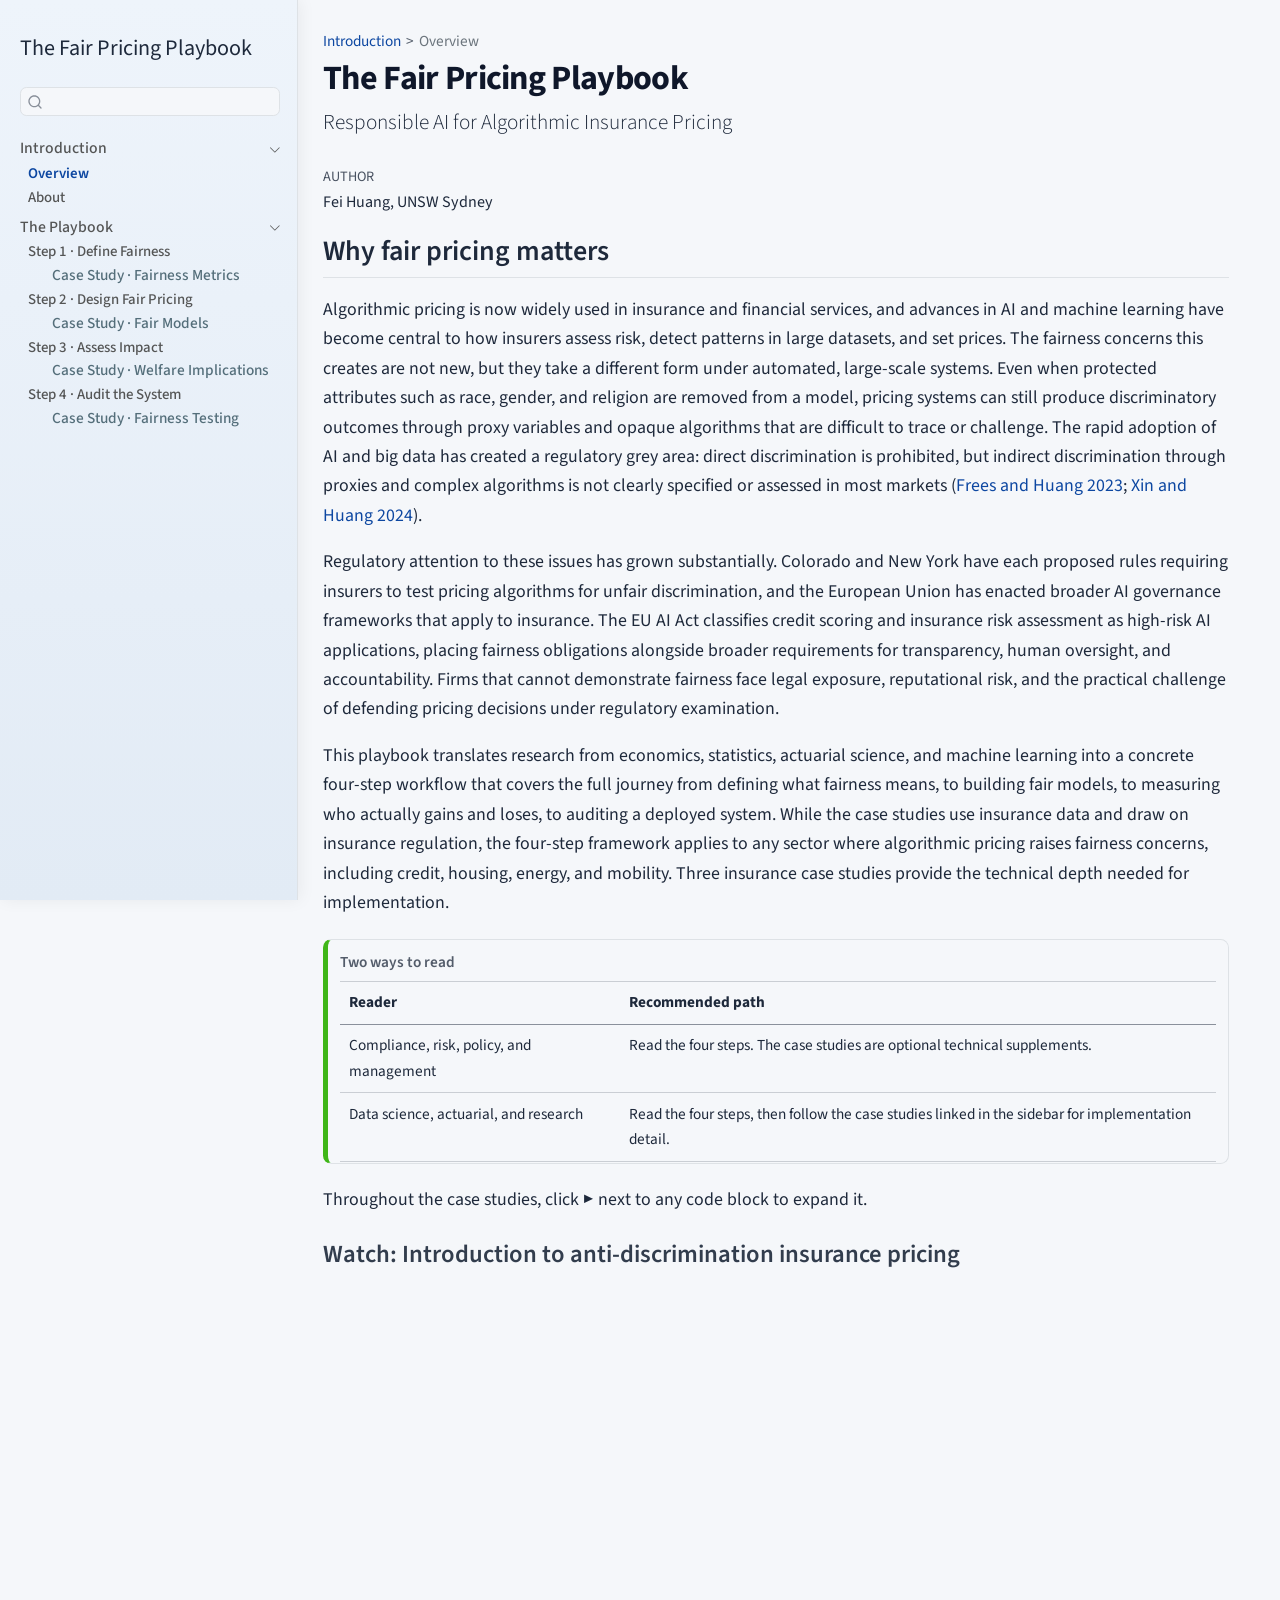
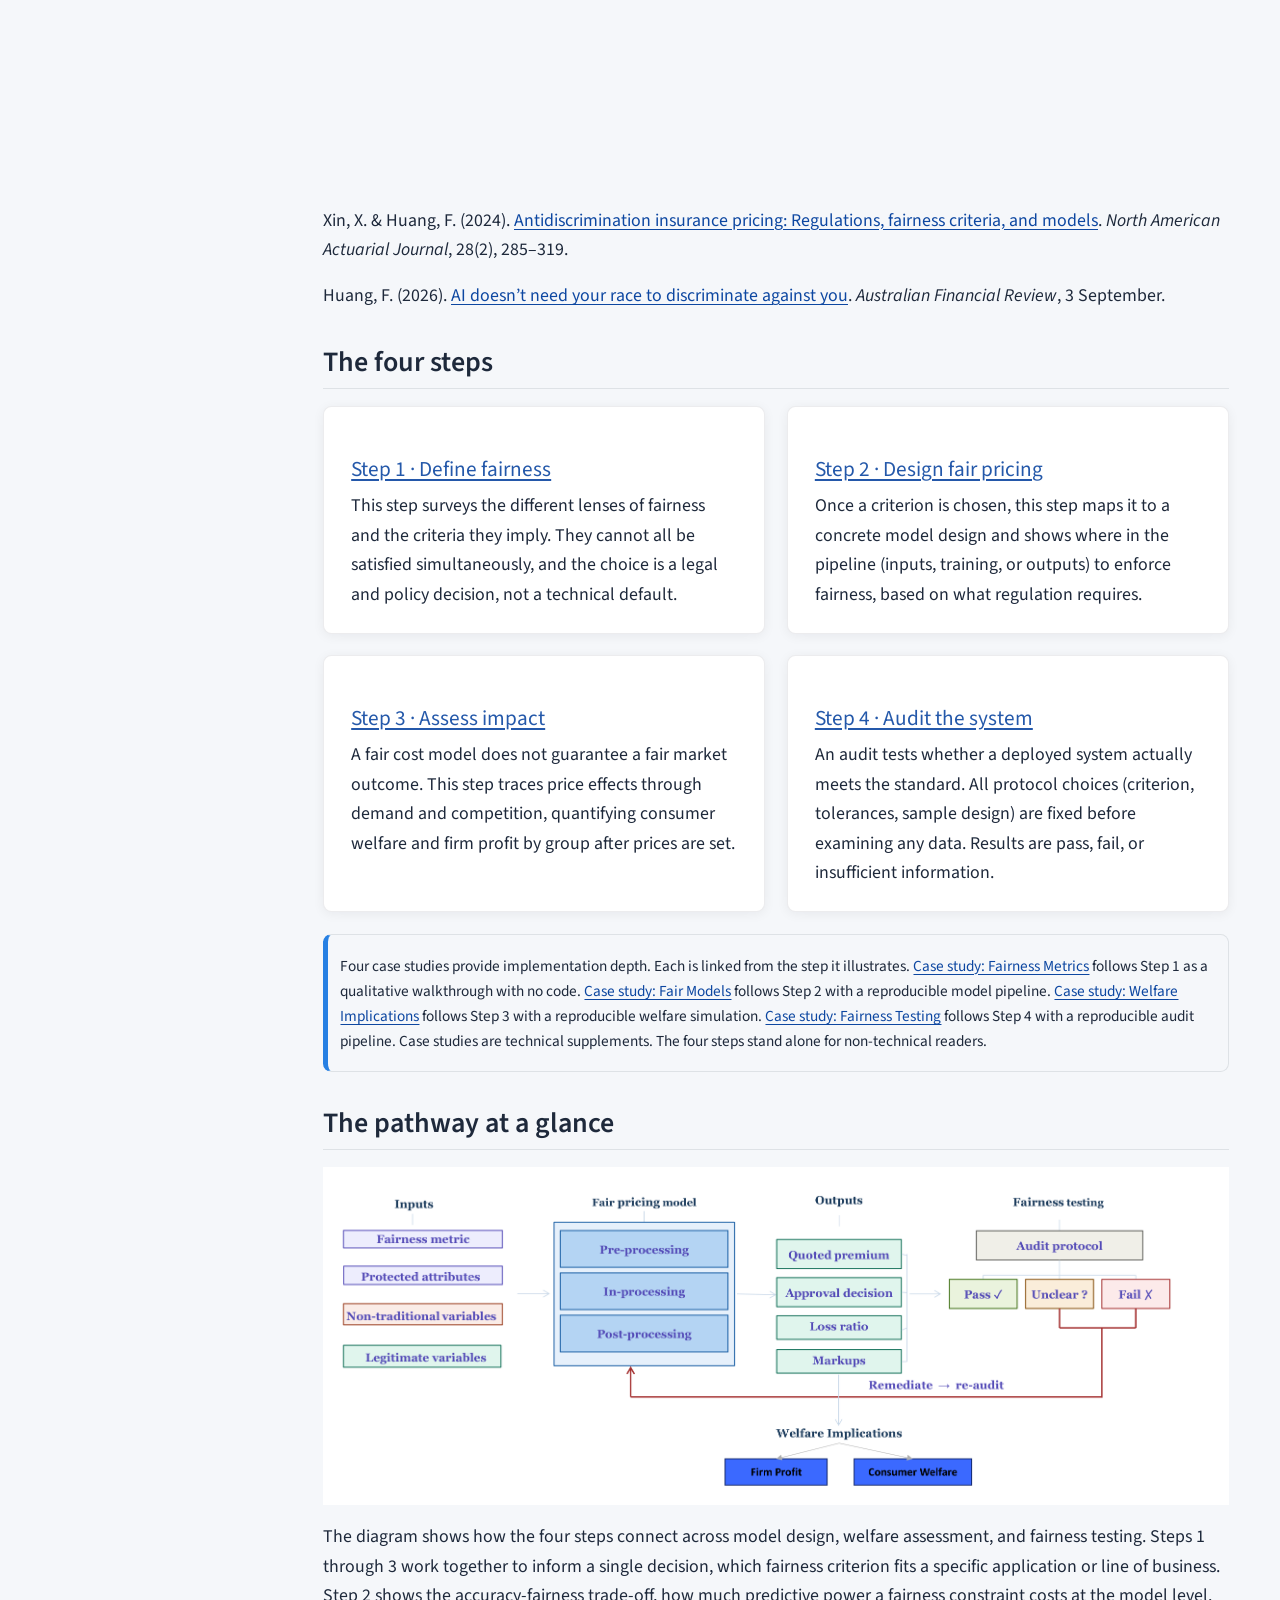
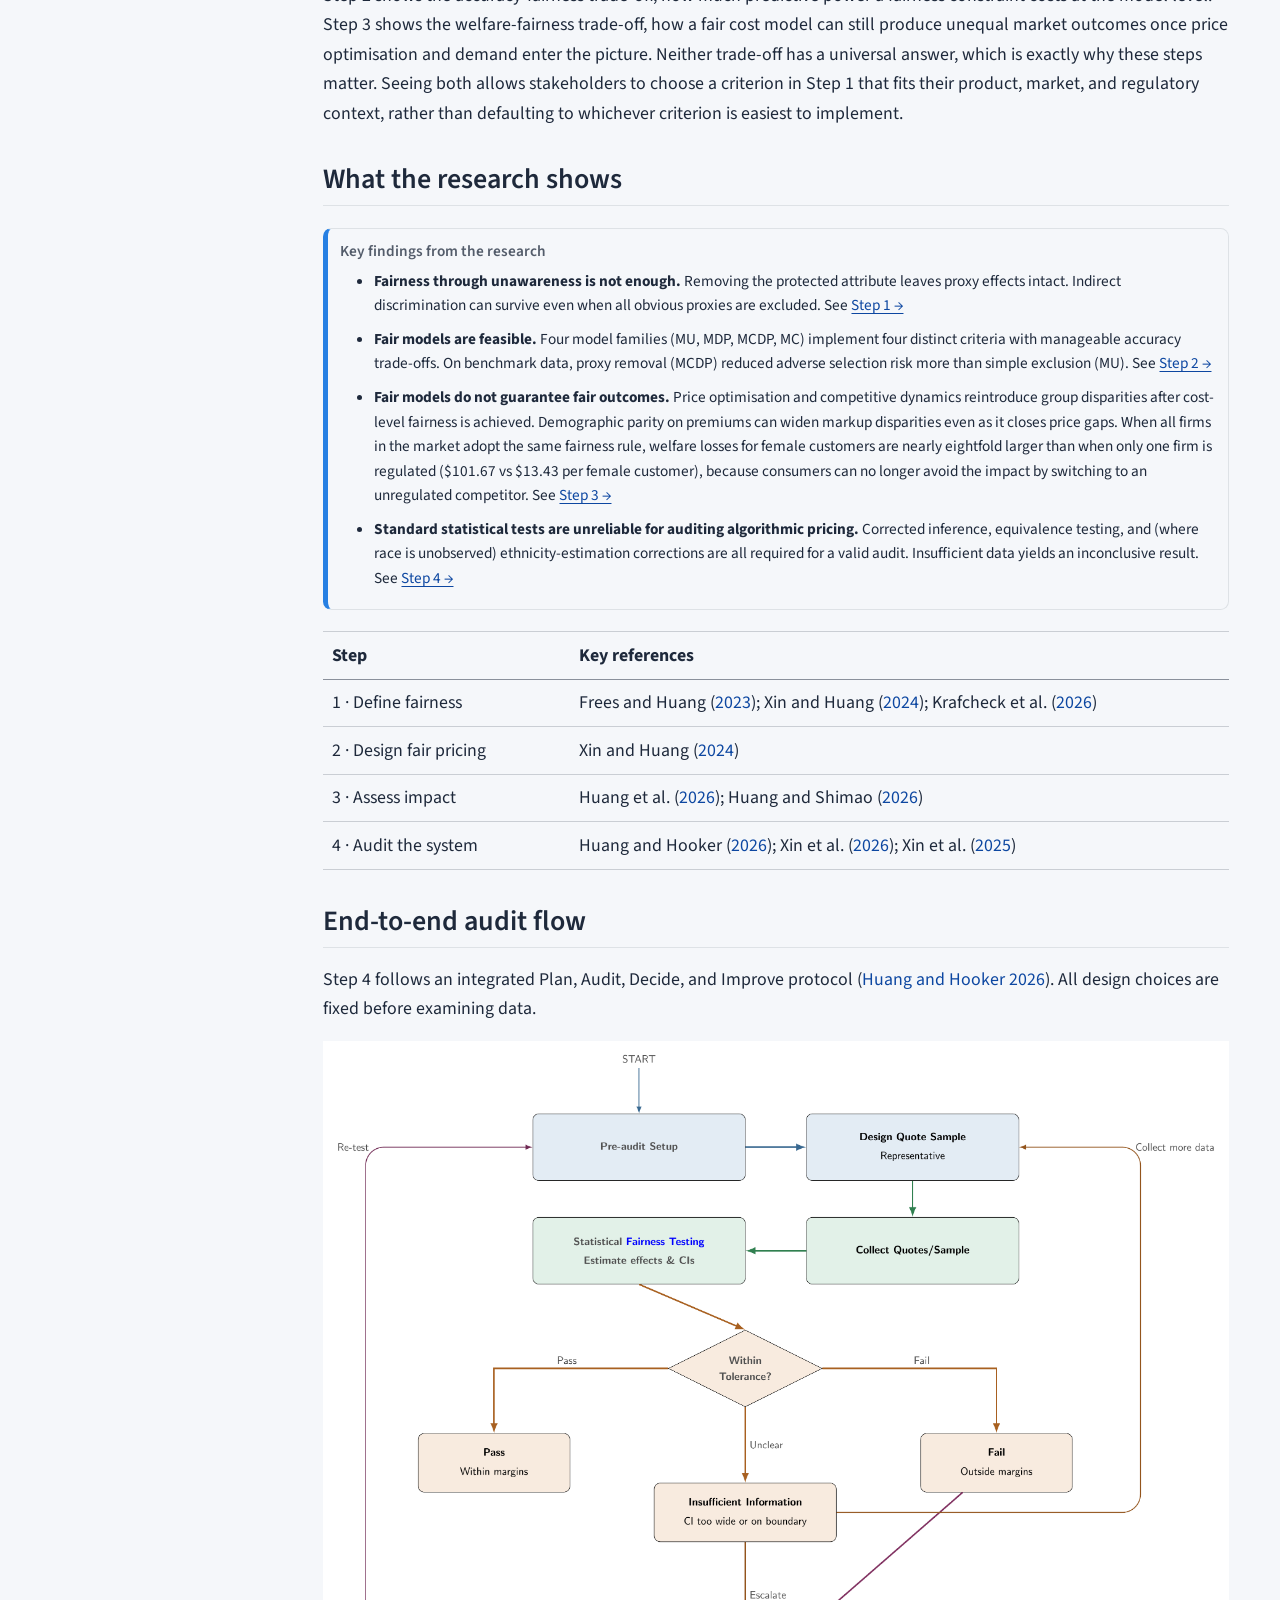
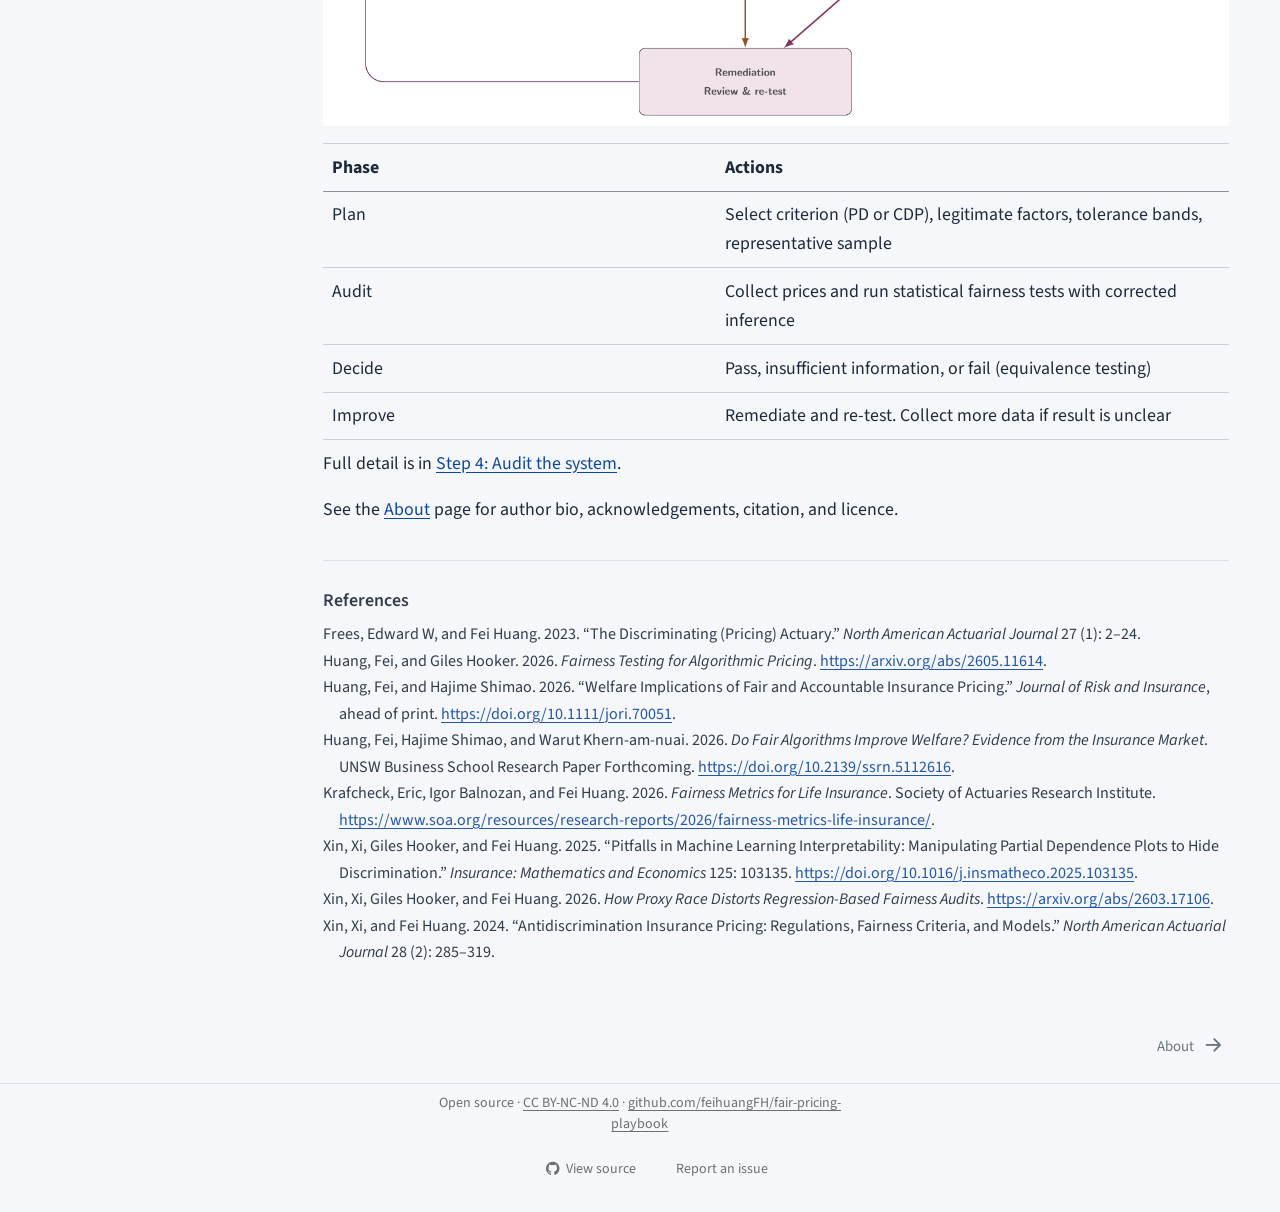
==== docs/index.html @ 11040ec1 "Update subtitle: in → for" ====
<!DOCTYPE html>
<html xmlns="http://www.w3.org/1999/xhtml" lang="en" xml:lang="en"><head>

<meta charset="utf-8">
<meta name="generator" content="quarto-1.9.38">

<meta name="viewport" content="width=device-width, initial-scale=1.0, user-scalable=yes">

<meta name="author" content="Fei Huang, UNSW Sydney">

<title>The Fair Pricing Playbook</title>
<style>
/* Default styles provided by pandoc.
** See https://pandoc.org/MANUAL.html#variables-for-html for config info.
*/
code{white-space: pre-wrap;}
span.smallcaps{font-variant: small-caps;}
div.columns{display: flex; gap: min(4vw, 1.5em);}
div.column{flex: auto; overflow-x: auto;}
div.hanging-indent{margin-left: 1.5em; text-indent: -1.5em;}
ul.task-list{list-style: none;}
ul.task-list li input[type="checkbox"] {
  width: 0.8em;
  margin: 0 0.8em 0.2em -1em; /* quarto-specific, see https://github.com/quarto-dev/quarto-cli/issues/4556 */ 
  vertical-align: middle;
}
/* CSS for citations */
div.csl-bib-body { }
div.csl-entry {
  clear: both;
}
.hanging-indent div.csl-entry {
  margin-left:2em;
  text-indent:-2em;
}
div.csl-left-margin {
  min-width:2em;
  float:left;
}
div.csl-right-inline {
  margin-left:2em;
  padding-left:1em;
}
div.csl-indent {
  margin-left: 2em;
}</style>


<script src="site_libs/quarto-nav/quarto-nav.js"></script>
<script src="site_libs/quarto-nav/headroom.min.js"></script>
<script src="site_libs/clipboard/clipboard.min.js"></script>
<script src="site_libs/quarto-search/autocomplete.umd.js"></script>
<script src="site_libs/quarto-search/fuse.min.js"></script>
<script src="site_libs/quarto-search/quarto-search.js"></script>
<meta name="quarto:offset" content="./">
<link href="./about.html" rel="next">
<script src="site_libs/quarto-html/quarto.js" type="module"></script>
<script src="site_libs/quarto-html/tabsets/tabsets.js" type="module"></script>
<script src="site_libs/quarto-html/popper.min.js"></script>
<script src="site_libs/quarto-html/tippy.umd.min.js"></script>
<script src="site_libs/quarto-html/anchor.min.js"></script>
<link href="site_libs/quarto-html/tippy.css" rel="stylesheet">
<link href="site_libs/quarto-html/quarto-syntax-highlighting-2ed7f7ae727038b1aa95f4c24ad3a3a6.css" rel="stylesheet" id="quarto-text-highlighting-styles">
<script src="site_libs/bootstrap/bootstrap.min.js"></script>
<link href="site_libs/bootstrap/bootstrap-icons.css" rel="stylesheet">
<link href="site_libs/bootstrap/bootstrap-f5027254edf60712a57a618aca8afeff.min.css" rel="stylesheet" append-hash="true" id="quarto-bootstrap" data-mode="light">
<script id="quarto-search-options" type="application/json">{
  "location": "sidebar",
  "copy-button": false,
  "collapse-after": 3,
  "panel-placement": "start",
  "type": "textbox",
  "limit": 50,
  "keyboard-shortcut": [
    "f",
    "/",
    "s"
  ],
  "show-item-context": false,
  "language": {
    "search-no-results-text": "No results",
    "search-matching-documents-text": "matching documents",
    "search-copy-link-title": "Copy link to search",
    "search-hide-matches-text": "Hide additional matches",
    "search-more-match-text": "more match in this document",
    "search-more-matches-text": "more matches in this document",
    "search-clear-button-title": "Clear",
    "search-text-placeholder": "",
    "search-detached-cancel-button-title": "Cancel",
    "search-submit-button-title": "Submit",
    "search-label": "Search"
  }
}</script>
<script async="" src="https://www.googletagmanager.com/gtag/js?id=G-F11HECZVN7"></script>

<script type="text/javascript">

window.dataLayer = window.dataLayer || [];
function gtag(){dataLayer.push(arguments);}
gtag('js', new Date());
gtag('config', 'G-F11HECZVN7', { 'anonymize_ip': true});
</script>


</head>

<body class="nav-sidebar docked fullcontent quarto-light">

<div id="quarto-search-results"></div>
  <header id="quarto-header" class="headroom fixed-top">
  <nav class="quarto-secondary-nav">
    <div class="container-fluid d-flex">
      <button type="button" class="quarto-btn-toggle btn" data-bs-toggle="collapse" role="button" data-bs-target=".quarto-sidebar-collapse-item" aria-controls="quarto-sidebar" aria-expanded="false" aria-label="Toggle sidebar navigation" onclick="if (window.quartoToggleHeadroom) { window.quartoToggleHeadroom(); }">
        <i class="bi bi-layout-text-sidebar-reverse"></i>
      </button>
        <nav class="quarto-page-breadcrumbs" aria-label="breadcrumb"><ol class="breadcrumb"><li class="breadcrumb-item"><a href="./index.html">Introduction</a></li><li class="breadcrumb-item"><a href="./index.html">Overview</a></li></ol></nav>
        <a class="flex-grow-1" role="navigation" data-bs-toggle="collapse" data-bs-target=".quarto-sidebar-collapse-item" aria-controls="quarto-sidebar" aria-expanded="false" aria-label="Toggle sidebar navigation" onclick="if (window.quartoToggleHeadroom) { window.quartoToggleHeadroom(); }">      
        </a>
      <button type="button" class="btn quarto-search-button" aria-label="Search" onclick="window.quartoOpenSearch();">
        <i class="bi bi-search"></i>
      </button>
    </div>
  </nav>
</header>
<!-- content -->
<div id="quarto-content" class="quarto-container page-columns page-rows-contents page-layout-article">
<!-- sidebar -->
  <nav id="quarto-sidebar" class="sidebar collapse collapse-horizontal quarto-sidebar-collapse-item sidebar-navigation docked overflow-auto">
    <div class="pt-lg-2 mt-2 text-left sidebar-header">
    <div class="sidebar-title mb-0 py-0">
      <a href="./">The Fair Pricing Playbook</a> 
    </div>
      </div>
        <div class="mt-2 flex-shrink-0 align-items-center">
        <div class="sidebar-search">
        <div id="quarto-search" class="" title="Search"></div>
        </div>
        </div>
    <div class="sidebar-menu-container"> 
    <ul class="list-unstyled mt-1">
        <li class="sidebar-item sidebar-item-section">
      <div class="sidebar-item-container"> 
            <a class="sidebar-item-text sidebar-link text-start" data-bs-toggle="collapse" data-bs-target="#quarto-sidebar-section-1" role="navigation" aria-expanded="true">
 <span class="menu-text">Introduction</span></a>
          <a class="sidebar-item-toggle text-start" data-bs-toggle="collapse" data-bs-target="#quarto-sidebar-section-1" role="navigation" aria-expanded="true" aria-label="Toggle section">
            <i class="bi bi-chevron-right ms-2"></i>
          </a> 
      </div>
      <ul id="quarto-sidebar-section-1" class="collapse list-unstyled sidebar-section depth1 show">  
          <li class="sidebar-item">
  <div class="sidebar-item-container"> 
  <a href="./index.html" class="sidebar-item-text sidebar-link active">
 <span class="menu-text">Overview</span></a>
  </div>
</li>
          <li class="sidebar-item">
  <div class="sidebar-item-container"> 
  <a href="./about.html" class="sidebar-item-text sidebar-link">
 <span class="menu-text">About</span></a>
  </div>
</li>
      </ul>
  </li>
        <li class="sidebar-item sidebar-item-section">
      <div class="sidebar-item-container"> 
            <a class="sidebar-item-text sidebar-link text-start" data-bs-toggle="collapse" data-bs-target="#quarto-sidebar-section-2" role="navigation" aria-expanded="true">
 <span class="menu-text">The Playbook</span></a>
          <a class="sidebar-item-toggle text-start" data-bs-toggle="collapse" data-bs-target="#quarto-sidebar-section-2" role="navigation" aria-expanded="true" aria-label="Toggle section">
            <i class="bi bi-chevron-right ms-2"></i>
          </a> 
      </div>
      <ul id="quarto-sidebar-section-2" class="collapse list-unstyled sidebar-section depth1 show">  
          <li class="sidebar-item">
  <div class="sidebar-item-container"> 
  <a href="./Playbook/Step-1-Define-Fairness.html" class="sidebar-item-text sidebar-link">
 <span class="menu-text">Step 1 · Define Fairness</span></a>
  </div>
</li>
          <li class="sidebar-item">
  <div class="sidebar-item-container"> 
  <a href="./Case Study 1/case_study1.html" class="sidebar-item-text sidebar-link">
 <span class="menu-text">Case Study · Fairness Metrics</span></a>
  </div>
</li>
          <li class="sidebar-item">
  <div class="sidebar-item-container"> 
  <a href="./Playbook/Step-2-Design-Fair-Pricing.html" class="sidebar-item-text sidebar-link">
 <span class="menu-text">Step 2 · Design Fair Pricing</span></a>
  </div>
</li>
          <li class="sidebar-item">
  <div class="sidebar-item-container"> 
  <a href="./Case Study 2/case_study2.html" class="sidebar-item-text sidebar-link">
 <span class="menu-text">Case Study · Fair Models</span></a>
  </div>
</li>
          <li class="sidebar-item">
  <div class="sidebar-item-container"> 
  <a href="./Playbook/Step-3-Assess-Impact.html" class="sidebar-item-text sidebar-link">
 <span class="menu-text">Step 3 · Assess Impact</span></a>
  </div>
</li>
          <li class="sidebar-item">
  <div class="sidebar-item-container"> 
  <a href="./Case Study 3/case_study3.html" class="sidebar-item-text sidebar-link">
 <span class="menu-text">Case Study · Welfare Implications</span></a>
  </div>
</li>
          <li class="sidebar-item">
  <div class="sidebar-item-container"> 
  <a href="./Playbook/Step-4-Audit-the-System.html" class="sidebar-item-text sidebar-link">
 <span class="menu-text">Step 4 · Audit the System</span></a>
  </div>
</li>
          <li class="sidebar-item">
  <div class="sidebar-item-container"> 
  <a href="./Case Study 4/case_study4.html" class="sidebar-item-text sidebar-link">
 <span class="menu-text">Case Study · Fairness Testing</span></a>
  </div>
</li>
      </ul>
  </li>
    </ul>
    </div>
</nav>
<div id="quarto-sidebar-glass" class="quarto-sidebar-collapse-item" data-bs-toggle="collapse" data-bs-target=".quarto-sidebar-collapse-item"></div>
<!-- margin-sidebar -->
    
<!-- main -->
<main class="content" id="quarto-document-content">

<header id="title-block-header" class="quarto-title-block default"><nav class="quarto-page-breadcrumbs quarto-title-breadcrumbs d-none d-lg-block" aria-label="breadcrumb"><ol class="breadcrumb"><li class="breadcrumb-item"><a href="./index.html">Introduction</a></li><li class="breadcrumb-item"><a href="./index.html">Overview</a></li></ol></nav>
<div class="quarto-title">
<h1 class="title">The Fair Pricing Playbook</h1>
<p class="subtitle lead">Responsible AI for Algorithmic Insurance Pricing</p>
</div>



<div class="quarto-title-meta">

    <div>
    <div class="quarto-title-meta-heading">Author</div>
    <div class="quarto-title-meta-contents">
             <p>Fei Huang, UNSW Sydney </p>
          </div>
  </div>
    
  
    
  </div>
  


</header>


<section id="why-fair-pricing-matters" class="level2">
<h2 class="anchored" data-anchor-id="why-fair-pricing-matters">Why fair pricing matters</h2>
<p>Algorithmic pricing is now widely used in insurance and financial services, and advances in AI and machine learning have become central to how insurers assess risk, detect patterns in large datasets, and set prices. The fairness concerns this creates are not new, but they take a different form under automated, large-scale systems. Even when protected attributes such as race, gender, and religion are removed from a model, pricing systems can still produce discriminatory outcomes through proxy variables and opaque algorithms that are difficult to trace or challenge. The rapid adoption of AI and big data has created a regulatory grey area: direct discrimination is prohibited, but indirect discrimination through proxies and complex algorithms is not clearly specified or assessed in most markets <span class="citation" data-cites="frees2023discriminating xin2024antidiscrimination">(<a href="#ref-frees2023discriminating" role="doc-biblioref">Frees and Huang 2023</a>; <a href="#ref-xin2024antidiscrimination" role="doc-biblioref">Xin and Huang 2024</a>)</span>.</p>
<p>Regulatory attention to these issues has grown substantially. Colorado and New York have each proposed rules requiring insurers to test pricing algorithms for unfair discrimination, and the European Union has enacted broader AI governance frameworks that apply to insurance. The EU AI Act classifies credit scoring and insurance risk assessment as high-risk AI applications, placing fairness obligations alongside broader requirements for transparency, human oversight, and accountability. Firms that cannot demonstrate fairness face legal exposure, reputational risk, and the practical challenge of defending pricing decisions under regulatory examination.</p>
<p>This playbook translates research from economics, statistics, actuarial science, and machine learning into a concrete four-step workflow that covers the full journey from defining what fairness means, to building fair models, to measuring who actually gains and loses, to auditing a deployed system. While the case studies use insurance data and draw on insurance regulation, the four-step framework applies to any sector where algorithmic pricing raises fairness concerns, including credit, housing, energy, and mobility. Three insurance case studies provide the technical depth needed for implementation.</p>
<div class="callout callout-style-simple callout-tip no-icon callout-titled">
<div class="callout-header d-flex align-content-center">
<div class="callout-icon-container">
<i class="callout-icon no-icon"></i>
</div>
<div class="callout-title-container flex-fill">
<span class="screen-reader-only">Tip</span>Two ways to read
</div>
</div>
<div class="callout-body-container callout-body">
<table class="caption-top table">
<colgroup>
<col style="width: 32%">
<col style="width: 68%">
</colgroup>
<thead>
<tr class="header">
<th>Reader</th>
<th>Recommended path</th>
</tr>
</thead>
<tbody>
<tr class="odd">
<td>Compliance, risk, policy, and management</td>
<td>Read the four steps. The case studies are optional technical supplements.</td>
</tr>
<tr class="even">
<td>Data science, actuarial, and research</td>
<td>Read the four steps, then follow the case studies linked in the sidebar for implementation detail.</td>
</tr>
</tbody>
</table>
</div>
</div>
<p>Throughout the case studies, click ▶ next to any code block to expand it.</p>
<section id="watch-introduction-to-anti-discrimination-insurance-pricing" class="level3">
<h3 class="anchored" data-anchor-id="watch-introduction-to-anti-discrimination-insurance-pricing">Watch: Introduction to anti-discrimination insurance pricing</h3>
<div class="quarto-video ratio ratio-16x9"><iframe data-external="1" src="https://www.youtube.com/embed/TQU1Coxfg-M" title="" frameborder="0" allow="accelerometer; autoplay; clipboard-write; encrypted-media; gyroscope; picture-in-picture" allowfullscreen=""></iframe></div>
<p>Xin, X. &amp; Huang, F. (2024). <a href="https://doi.org/10.1080/10920277.2023.2190528">Antidiscrimination insurance pricing: Regulations, fairness criteria, and models</a>. <em>North American Actuarial Journal</em>, 28(2), 285–319.</p>
<p>Huang, F. (2026). <a href="https://www.afr.com/companies/financial-services/ai-doesn-t-need-your-race-to-discriminate-against-you-20260902-p60tqq">AI doesn’t need your race to discriminate against you</a>. <em>Australian Financial Review</em>, 3 September.</p>
</section>
</section>
<section id="four-steps" class="level2">
<h2 class="anchored" data-anchor-id="four-steps">The four steps</h2>
<div class="step-grid">
<section id="step-1-define-fairness" class="level4 step-card">
<h4 class="anchored" data-anchor-id="step-1-define-fairness"><a href="Playbook/Step-1-Define-Fairness.html">Step 1 · Define fairness</a></h4>
<p>This step surveys the different lenses of fairness and the criteria they imply. They cannot all be satisfied simultaneously, and the choice is a legal and policy decision, not a technical default.</p>
</section>
<section id="step-2-design-fair-pricing" class="level4 step-card">
<h4 class="anchored" data-anchor-id="step-2-design-fair-pricing"><a href="Playbook/Step-2-Design-Fair-Pricing.html">Step 2 · Design fair pricing</a></h4>
<p>Once a criterion is chosen, this step maps it to a concrete model design and shows where in the pipeline (inputs, training, or outputs) to enforce fairness, based on what regulation requires.</p>
</section>
<section id="step-3-assess-impact" class="level4 step-card">
<h4 class="anchored" data-anchor-id="step-3-assess-impact"><a href="Playbook/Step-3-Assess-Impact.html">Step 3 · Assess impact</a></h4>
<p>A fair cost model does not guarantee a fair market outcome. This step traces price effects through demand and competition, quantifying consumer welfare and firm profit by group after prices are set.</p>
</section>
<section id="step-4-audit-the-system" class="level4 step-card">
<h4 class="anchored" data-anchor-id="step-4-audit-the-system"><a href="Playbook/Step-4-Audit-the-System.html">Step 4 · Audit the system</a></h4>
<p>An audit tests whether a deployed system actually meets the standard. All protocol choices (criterion, tolerances, sample design) are fixed before examining any data. Results are pass, fail, or insufficient information.</p>
</section>
</div>
<div class="callout callout-style-simple callout-note no-icon">
<div class="callout-body d-flex">
<div class="callout-icon-container">
<i class="callout-icon no-icon"></i>
</div>
<div class="callout-body-container">
<p>Four case studies provide implementation depth. Each is linked from the step it illustrates. <a href="Case Study 1/case_study1.html">Case study: Fairness Metrics</a> follows Step 1 as a qualitative walkthrough with no code. <a href="Case Study 2/case_study2.html">Case study: Fair Models</a> follows Step 2 with a reproducible model pipeline. <a href="Case Study 3/case_study3.html">Case study: Welfare Implications</a> follows Step 3 with a reproducible welfare simulation. <a href="Case Study 4/case_study4.html">Case study: Fairness Testing</a> follows Step 4 with a reproducible audit pipeline. Case studies are technical supplements. The four steps stand alone for non-technical readers.</p>
</div>
</div>
</div>
</section>
<section id="the-pathway-at-a-glance" class="level2">
<h2 class="anchored" data-anchor-id="the-pathway-at-a-glance">The pathway at a glance</h2>
<p><img src="Playbook/plot/pathway-towards-fairness.png" class="img-fluid" style="width:100.0%" alt="Pathway towards fairness from model inputs and design through outputs, welfare, and fairness testing to pass, unclear, or fail"></p>
<p>The diagram shows how the four steps connect across model design, welfare assessment, and fairness testing. Steps 1 through 3 work together to inform a single decision, which fairness criterion fits a specific application or line of business. Step 2 shows the accuracy-fairness trade-off, how much predictive power a fairness constraint costs at the model level. Step 3 shows the welfare-fairness trade-off, how a fair cost model can still produce unequal market outcomes once price optimisation and demand enter the picture. Neither trade-off has a universal answer, which is exactly why these steps matter. Seeing both allows stakeholders to choose a criterion in Step 1 that fits their product, market, and regulatory context, rather than defaulting to whichever criterion is easiest to implement.</p>
</section>
<section id="what-the-research-shows" class="level2">
<h2 class="anchored" data-anchor-id="what-the-research-shows">What the research shows</h2>
<div class="callout callout-style-simple callout-note no-icon callout-titled">
<div class="callout-header d-flex align-content-center">
<div class="callout-icon-container">
<i class="callout-icon no-icon"></i>
</div>
<div class="callout-title-container flex-fill">
<span class="screen-reader-only">Note</span>Key findings from the research
</div>
</div>
<div class="callout-body-container callout-body">
<ul>
<li><strong>Fairness through unawareness is not enough.</strong> Removing the protected attribute leaves proxy effects intact. Indirect discrimination can survive even when all obvious proxies are excluded. See <a href="Playbook/Step-1-Define-Fairness.html">Step 1 →</a></li>
<li><strong>Fair models are feasible.</strong> Four model families (MU, MDP, MCDP, MC) implement four distinct criteria with manageable accuracy trade-offs. On benchmark data, proxy removal (MCDP) reduced adverse selection risk more than simple exclusion (MU). See <a href="Playbook/Step-2-Design-Fair-Pricing.html">Step 2 →</a></li>
<li><strong>Fair models do not guarantee fair outcomes.</strong> Price optimisation and competitive dynamics reintroduce group disparities after cost-level fairness is achieved. Demographic parity on premiums can widen markup disparities even as it closes price gaps. When all firms in the market adopt the same fairness rule, welfare losses for female customers are nearly eightfold larger than when only one firm is regulated ($101.67 vs $13.43 per female customer), because consumers can no longer avoid the impact by switching to an unregulated competitor. See <a href="Playbook/Step-3-Assess-Impact.html">Step 3 →</a></li>
<li><strong>Standard statistical tests are unreliable for auditing algorithmic pricing.</strong> Corrected inference, equivalence testing, and (where race is unobserved) ethnicity-estimation corrections are all required for a valid audit. Insufficient data yields an inconclusive result. See <a href="Playbook/Step-4-Audit-the-System.html">Step 4 →</a></li>
</ul>
</div>
</div>
<table class="caption-top table">
<colgroup>
<col style="width: 27%">
<col style="width: 72%">
</colgroup>
<thead>
<tr class="header">
<th>Step</th>
<th>Key references</th>
</tr>
</thead>
<tbody>
<tr class="odd">
<td>1 · Define fairness</td>
<td><span class="citation" data-cites="frees2023discriminating">Frees and Huang (<a href="#ref-frees2023discriminating" role="doc-biblioref">2023</a>)</span>; <span class="citation" data-cites="xin2024antidiscrimination">Xin and Huang (<a href="#ref-xin2024antidiscrimination" role="doc-biblioref">2024</a>)</span>; <span class="citation" data-cites="krafcheck2026fairnessmetrics">Krafcheck et al. (<a href="#ref-krafcheck2026fairnessmetrics" role="doc-biblioref">2026</a>)</span></td>
</tr>
<tr class="even">
<td>2 · Design fair pricing</td>
<td><span class="citation" data-cites="xin2024antidiscrimination">Xin and Huang (<a href="#ref-xin2024antidiscrimination" role="doc-biblioref">2024</a>)</span></td>
</tr>
<tr class="odd">
<td>3 · Assess impact</td>
<td><span class="citation" data-cites="huang2026welfarealgorithms">Huang et al. (<a href="#ref-huang2026welfarealgorithms" role="doc-biblioref">2026</a>)</span>; <span class="citation" data-cites="huang2026welfareaccountable">Huang and Shimao (<a href="#ref-huang2026welfareaccountable" role="doc-biblioref">2026</a>)</span></td>
</tr>
<tr class="even">
<td>4 · Audit the system</td>
<td><span class="citation" data-cites="huang2026fairtesting">Huang and Hooker (<a href="#ref-huang2026fairtesting" role="doc-biblioref">2026</a>)</span>; <span class="citation" data-cites="xin2026proxyrace">Xin et al. (<a href="#ref-xin2026proxyrace" role="doc-biblioref">2026</a>)</span>; <span class="citation" data-cites="xin2025partialdependenceplots">Xin et al. (<a href="#ref-xin2025partialdependenceplots" role="doc-biblioref">2025</a>)</span></td>
</tr>
</tbody>
</table>
</section>
<section id="end-to-end-audit-flow" class="level2">
<h2 class="anchored" data-anchor-id="end-to-end-audit-flow">End-to-end audit flow</h2>
<p>Step 4 follows an integrated Plan, Audit, Decide, and Improve protocol <span class="citation" data-cites="huang2026fairtesting">(<a href="#ref-huang2026fairtesting" role="doc-biblioref">Huang and Hooker 2026</a>)</span>. All design choices are fixed before examining data.</p>
<p><img src="Playbook/plot/audit-flow.png" class="img-fluid" style="width:100.0%" alt="End-to-end fairness audit flow: Plan, Audit, Decide, Improve"></p>
<table class="caption-top table">
<colgroup>
<col style="width: 43%">
<col style="width: 56%">
</colgroup>
<thead>
<tr class="header">
<th>Phase</th>
<th>Actions</th>
</tr>
</thead>
<tbody>
<tr class="odd">
<td>Plan</td>
<td>Select criterion (PD or CDP), legitimate factors, tolerance bands, representative sample</td>
</tr>
<tr class="even">
<td>Audit</td>
<td>Collect prices and run statistical fairness tests with corrected inference</td>
</tr>
<tr class="odd">
<td>Decide</td>
<td>Pass, insufficient information, or fail (equivalence testing)</td>
</tr>
<tr class="even">
<td>Improve</td>
<td>Remediate and re-test. Collect more data if result is unclear</td>
</tr>
</tbody>
</table>
<p>Full detail is in <a href="Playbook/Step-4-Audit-the-System.html">Step 4: Audit the system</a>.</p>
<p>See the <a href="about.html">About</a> page for author bio, acknowledgements, citation, and licence.</p>



</section>

<div id="quarto-appendix" class="default"><section class="quarto-appendix-contents" role="doc-bibliography" id="quarto-bibliography"><h2 class="anchored quarto-appendix-heading">References</h2><div id="refs" class="references csl-bib-body hanging-indent" role="list">
<div id="ref-frees2023discriminating" class="csl-entry" role="listitem">
Frees, Edward W, and Fei Huang. 2023. <span>“The Discriminating (Pricing) Actuary.”</span> <em>North American Actuarial Journal</em> 27 (1): 2–24.
</div>
<div id="ref-huang2026fairtesting" class="csl-entry" role="listitem">
Huang, Fei, and Giles Hooker. 2026. <em>Fairness Testing for Algorithmic Pricing</em>. <a href="https://arxiv.org/abs/2605.11614">https://arxiv.org/abs/2605.11614</a>.
</div>
<div id="ref-huang2026welfareaccountable" class="csl-entry" role="listitem">
Huang, Fei, and Hajime Shimao. 2026. <span>“Welfare Implications of Fair and Accountable Insurance Pricing.”</span> <em>Journal of Risk and Insurance</em>, ahead of print. <a href="https://doi.org/10.1111/jori.70051">https://doi.org/10.1111/jori.70051</a>.
</div>
<div id="ref-huang2026welfarealgorithms" class="csl-entry" role="listitem">
Huang, Fei, Hajime Shimao, and Warut Khern-am-nuai. 2026. <em>Do Fair Algorithms Improve Welfare? Evidence from the Insurance Market</em>. UNSW Business School Research Paper Forthcoming. <a href="https://doi.org/10.2139/ssrn.5112616">https://doi.org/10.2139/ssrn.5112616</a>.
</div>
<div id="ref-krafcheck2026fairnessmetrics" class="csl-entry" role="listitem">
Krafcheck, Eric, Igor Balnozan, and Fei Huang. 2026. <em>Fairness Metrics for Life Insurance</em>. Society of Actuaries Research Institute. <a href="https://www.soa.org/resources/research-reports/2026/fairness-metrics-life-insurance/">https://www.soa.org/resources/research-reports/2026/fairness-metrics-life-insurance/</a>.
</div>
<div id="ref-xin2025partialdependenceplots" class="csl-entry" role="listitem">
Xin, Xi, Giles Hooker, and Fei Huang. 2025. <span>“Pitfalls in Machine Learning Interpretability: Manipulating Partial Dependence Plots to Hide Discrimination.”</span> <em>Insurance: Mathematics and Economics</em> 125: 103135. <a href="https://doi.org/10.1016/j.insmatheco.2025.103135">https://doi.org/10.1016/j.insmatheco.2025.103135</a>.
</div>
<div id="ref-xin2026proxyrace" class="csl-entry" role="listitem">
Xin, Xi, Giles Hooker, and Fei Huang. 2026. <em>How Proxy Race Distorts Regression-Based Fairness Audits</em>. <a href="https://arxiv.org/abs/2603.17106">https://arxiv.org/abs/2603.17106</a>.
</div>
<div id="ref-xin2024antidiscrimination" class="csl-entry" role="listitem">
Xin, Xi, and Fei Huang. 2024. <span>“Antidiscrimination Insurance Pricing: Regulations, Fairness Criteria, and Models.”</span> <em>North American Actuarial Journal</em> 28 (2): 285–319.
</div>
</div></section></div></main> <!-- /main -->
<script id="quarto-html-after-body" type="application/javascript">
  window.document.addEventListener("DOMContentLoaded", function (event) {
    const icon = "";
    const anchorJS = new window.AnchorJS();
    anchorJS.options = {
      placement: 'right',
      icon: icon
    };
    anchorJS.add('.anchored');
    const isCodeAnnotation = (el) => {
      for (const clz of el.classList) {
        if (clz.startsWith('code-annotation-')) {                     
          return true;
        }
      }
      return false;
    }
    const onCopySuccess = function(e) {
      // button target
      const button = e.trigger;
      // don't keep focus
      button.blur();
      // flash "checked"
      button.classList.add('code-copy-button-checked');
      var currentTitle = button.getAttribute("title");
      button.setAttribute("title", "Copied!");
      let tooltip;
      if (window.bootstrap) {
        button.setAttribute("data-bs-toggle", "tooltip");
        button.setAttribute("data-bs-placement", "left");
        button.setAttribute("data-bs-title", "Copied!");
        tooltip = new bootstrap.Tooltip(button, 
          { trigger: "manual", 
            customClass: "code-copy-button-tooltip",
            offset: [0, -8]});
        tooltip.show();    
      }
      setTimeout(function() {
        if (tooltip) {
          tooltip.hide();
          button.removeAttribute("data-bs-title");
          button.removeAttribute("data-bs-toggle");
          button.removeAttribute("data-bs-placement");
        }
        button.setAttribute("title", currentTitle);
        button.classList.remove('code-copy-button-checked');
      }, 1000);
      // clear code selection
      e.clearSelection();
    }
    const getTextToCopy = function(trigger) {
      const outerScaffold = trigger.parentElement.cloneNode(true);
      const codeEl = outerScaffold.querySelector('code');
      for (const childEl of codeEl.children) {
        if (isCodeAnnotation(childEl)) {
          childEl.remove();
        }
      }
      return codeEl.innerText;
    }
    const clipboard = new window.ClipboardJS('.code-copy-button:not([data-in-quarto-modal])', {
      text: getTextToCopy
    });
    clipboard.on('success', onCopySuccess);
    if (window.document.getElementById('quarto-embedded-source-code-modal')) {
      const clipboardModal = new window.ClipboardJS('.code-copy-button[data-in-quarto-modal]', {
        text: getTextToCopy,
        container: window.document.getElementById('quarto-embedded-source-code-modal')
      });
      clipboardModal.on('success', onCopySuccess);
    }
      var localhostRegex = new RegExp(/^(?:http|https):\/\/localhost\:?[0-9]*\//);
      var mailtoRegex = new RegExp(/^mailto:/);
        var filterRegex = new RegExp("https:\/\/fair\.feihuang\.org");
      var isInternal = (href) => {
          return filterRegex.test(href) || localhostRegex.test(href) || mailtoRegex.test(href);
      }
      // Inspect non-navigation links and adorn them if external
     var links = window.document.querySelectorAll('a[href]:not(.nav-link):not(.navbar-brand):not(.toc-action):not(.sidebar-link):not(.sidebar-item-toggle):not(.pagination-link):not(.no-external):not([aria-hidden]):not(.dropdown-item):not(.quarto-navigation-tool):not(.about-link)');
      for (var i=0; i<links.length; i++) {
        const link = links[i];
        if (!isInternal(link.href)) {
          // undo the damage that might have been done by quarto-nav.js in the case of
          // links that we want to consider external
          if (link.dataset.originalHref !== undefined) {
            link.href = link.dataset.originalHref;
          }
        }
      }
    function tippyHover(el, contentFn, onTriggerFn, onUntriggerFn) {
      const config = {
        allowHTML: true,
        maxWidth: 500,
        delay: 100,
        arrow: false,
        appendTo: function(el) {
            return el.parentElement;
        },
        interactive: true,
        interactiveBorder: 10,
        theme: 'quarto',
        placement: 'bottom-start',
      };
      if (contentFn) {
        config.content = contentFn;
      }
      if (onTriggerFn) {
        config.onTrigger = onTriggerFn;
      }
      if (onUntriggerFn) {
        config.onUntrigger = onUntriggerFn;
      }
      window.tippy(el, config); 
    }
    const noterefs = window.document.querySelectorAll('a[role="doc-noteref"]');
    for (var i=0; i<noterefs.length; i++) {
      const ref = noterefs[i];
      tippyHover(ref, function() {
        // use id or data attribute instead here
        let href = ref.getAttribute('data-footnote-href') || ref.getAttribute('href');
        try { href = new URL(href).hash; } catch {}
        const id = href.replace(/^#\/?/, "");
        const note = window.document.getElementById(id);
        if (note) {
          return note.innerHTML;
        } else {
          return "";
        }
      });
    }
    const xrefs = window.document.querySelectorAll('a.quarto-xref');
    const processXRef = (id, note) => {
      // Strip column container classes
      const stripColumnClz = (el) => {
        el.classList.remove("page-full", "page-columns");
        if (el.children) {
          for (const child of el.children) {
            stripColumnClz(child);
          }
        }
      }
      stripColumnClz(note)
      if (id === null || id.startsWith('sec-')) {
        // Special case sections, only their first couple elements
        const container = document.createElement("div");
        if (note.children && note.children.length > 2) {
          container.appendChild(note.children[0].cloneNode(true));
          for (let i = 1; i < note.children.length; i++) {
            const child = note.children[i];
            if (child.tagName === "P" && child.innerText === "") {
              continue;
            } else {
              container.appendChild(child.cloneNode(true));
              break;
            }
          }
          if (window.Quarto?.typesetMath) {
            window.Quarto.typesetMath(container);
          }
          return container.innerHTML
        } else {
          if (window.Quarto?.typesetMath) {
            window.Quarto.typesetMath(note);
          }
          return note.innerHTML;
        }
      } else {
        // Remove any anchor links if they are present
        const anchorLink = note.querySelector('a.anchorjs-link');
        if (anchorLink) {
          anchorLink.remove();
        }
        if (window.Quarto?.typesetMath) {
          window.Quarto.typesetMath(note);
        }
        if (note.classList.contains("callout")) {
          return note.outerHTML;
        } else {
          return note.innerHTML;
        }
      }
    }
    for (var i=0; i<xrefs.length; i++) {
      const xref = xrefs[i];
      tippyHover(xref, undefined, function(instance) {
        instance.disable();
        let url = xref.getAttribute('href');
        let hash = undefined; 
        if (url.startsWith('#')) {
          hash = url;
        } else {
          try { hash = new URL(url).hash; } catch {}
        }
        if (hash) {
          const id = hash.replace(/^#\/?/, "");
          const note = window.document.getElementById(id);
          if (note !== null) {
            try {
              const html = processXRef(id, note.cloneNode(true));
              instance.setContent(html);
            } finally {
              instance.enable();
              instance.show();
            }
          } else {
            // See if we can fetch this
            fetch(url.split('#')[0])
            .then(res => res.text())
            .then(html => {
              const parser = new DOMParser();
              const htmlDoc = parser.parseFromString(html, "text/html");
              const note = htmlDoc.getElementById(id);
              if (note !== null) {
                const html = processXRef(id, note);
                instance.setContent(html);
              } 
            }).finally(() => {
              instance.enable();
              instance.show();
            });
          }
        } else {
          // See if we can fetch a full url (with no hash to target)
          // This is a special case and we should probably do some content thinning / targeting
          fetch(url)
          .then(res => res.text())
          .then(html => {
            const parser = new DOMParser();
            const htmlDoc = parser.parseFromString(html, "text/html");
            const note = htmlDoc.querySelector('main.content');
            if (note !== null) {
              // This should only happen for chapter cross references
              // (since there is no id in the URL)
              // remove the first header
              if (note.children.length > 0 && note.children[0].tagName === "HEADER") {
                note.children[0].remove();
              }
              const html = processXRef(null, note);
              instance.setContent(html);
            } 
          }).finally(() => {
            instance.enable();
            instance.show();
          });
        }
      }, function(instance) {
      });
    }
        let selectedAnnoteEl;
        const selectorForAnnotation = ( cell, annotation) => {
          let cellAttr = 'data-code-cell="' + cell + '"';
          let lineAttr = 'data-code-annotation="' +  annotation + '"';
          const selector = 'span[' + cellAttr + '][' + lineAttr + ']';
          return selector;
        }
        const selectCodeLines = (annoteEl) => {
          const doc = window.document;
          const targetCell = annoteEl.getAttribute("data-target-cell");
          const targetAnnotation = annoteEl.getAttribute("data-target-annotation");
          const annoteSpan = window.document.querySelector(selectorForAnnotation(targetCell, targetAnnotation));
          const lines = annoteSpan.getAttribute("data-code-lines").split(",");
          const lineIds = lines.map((line) => {
            return targetCell + "-" + line;
          })
          let top = null;
          let height = null;
          let parent = null;
          if (lineIds.length > 0) {
              //compute the position of the single el (top and bottom and make a div)
              const el = window.document.getElementById(lineIds[0]);
              top = el.offsetTop;
              height = el.offsetHeight;
              parent = el.parentElement.parentElement;
            if (lineIds.length > 1) {
              const lastEl = window.document.getElementById(lineIds[lineIds.length - 1]);
              const bottom = lastEl.offsetTop + lastEl.offsetHeight;
              height = bottom - top;
            }
            if (top !== null && height !== null && parent !== null) {
              // cook up a div (if necessary) and position it 
              let div = window.document.getElementById("code-annotation-line-highlight");
              if (div === null) {
                div = window.document.createElement("div");
                div.setAttribute("id", "code-annotation-line-highlight");
                div.style.position = 'absolute';
                parent.appendChild(div);
              }
              div.style.top = top - 2 + "px";
              div.style.height = height + 4 + "px";
              div.style.left = 0;
              let gutterDiv = window.document.getElementById("code-annotation-line-highlight-gutter");
              if (gutterDiv === null) {
                gutterDiv = window.document.createElement("div");
                gutterDiv.setAttribute("id", "code-annotation-line-highlight-gutter");
                gutterDiv.style.position = 'absolute';
                const codeCell = window.document.getElementById(targetCell);
                const gutter = codeCell.querySelector('.code-annotation-gutter');
                gutter.appendChild(gutterDiv);
              }
              gutterDiv.style.top = top - 2 + "px";
              gutterDiv.style.height = height + 4 + "px";
            }
            selectedAnnoteEl = annoteEl;
          }
        };
        const unselectCodeLines = () => {
          const elementsIds = ["code-annotation-line-highlight", "code-annotation-line-highlight-gutter"];
          elementsIds.forEach((elId) => {
            const div = window.document.getElementById(elId);
            if (div) {
              div.remove();
            }
          });
          selectedAnnoteEl = undefined;
        };
          // Handle positioning of the toggle
      window.addEventListener(
        "resize",
        throttle(() => {
          elRect = undefined;
          if (selectedAnnoteEl) {
            selectCodeLines(selectedAnnoteEl);
          }
        }, 10)
      );
      function throttle(fn, ms) {
      let throttle = false;
      let timer;
        return (...args) => {
          if(!throttle) { // first call gets through
              fn.apply(this, args);
              throttle = true;
          } else { // all the others get throttled
              if(timer) clearTimeout(timer); // cancel #2
              timer = setTimeout(() => {
                fn.apply(this, args);
                timer = throttle = false;
              }, ms);
          }
        };
      }
        // Attach click handler to the DT
        const annoteDls = window.document.querySelectorAll('dt[data-target-cell]');
        for (const annoteDlNode of annoteDls) {
          annoteDlNode.addEventListener('click', (event) => {
            const clickedEl = event.target;
            if (clickedEl !== selectedAnnoteEl) {
              unselectCodeLines();
              const activeEl = window.document.querySelector('dt[data-target-cell].code-annotation-active');
              if (activeEl) {
                activeEl.classList.remove('code-annotation-active');
              }
              selectCodeLines(clickedEl);
              clickedEl.classList.add('code-annotation-active');
            } else {
              // Unselect the line
              unselectCodeLines();
              clickedEl.classList.remove('code-annotation-active');
            }
          });
        }
    const findCites = (el) => {
      const parentEl = el.parentElement;
      if (parentEl) {
        const cites = parentEl.dataset.cites;
        if (cites) {
          return {
            el,
            cites: cites.split(' ')
          };
        } else {
          return findCites(el.parentElement)
        }
      } else {
        return undefined;
      }
    };
    var bibliorefs = window.document.querySelectorAll('a[role="doc-biblioref"]');
    for (var i=0; i<bibliorefs.length; i++) {
      const ref = bibliorefs[i];
      const citeInfo = findCites(ref);
      if (citeInfo) {
        tippyHover(citeInfo.el, function() {
          var popup = window.document.createElement('div');
          citeInfo.cites.forEach(function(cite) {
            var citeDiv = window.document.createElement('div');
            citeDiv.classList.add('hanging-indent');
            citeDiv.classList.add('csl-entry');
            var biblioDiv = window.document.getElementById('ref-' + cite);
            if (biblioDiv) {
              citeDiv.innerHTML = biblioDiv.innerHTML;
            }
            popup.appendChild(citeDiv);
          });
          return popup.innerHTML;
        });
      }
    }
  });
  </script>
<nav class="page-navigation">
  <div class="nav-page nav-page-previous">
  </div>
  <div class="nav-page nav-page-next">
      <a href="./about.html" class="pagination-link" aria-label="About">
        <span class="nav-page-text">About</span> <i class="bi bi-arrow-right-short"></i>
      </a>
  </div>
</nav>
</div> <!-- /content -->
<footer class="footer">
  <div class="nav-footer">
    <div class="nav-footer-left">
      &nbsp;
    </div>   
    <div class="nav-footer-center">
<p>Open source · <a href="https://creativecommons.org/licenses/by-nc-nd/4.0/">CC BY-NC-ND 4.0</a> · <a href="https://github.com/feihuangFH/fair-pricing-playbook">github.com/feihuangFH/fair-pricing-playbook</a></p>
<div class="toc-actions"><ul><li><a href="https://github.com/feihuangFH/fair-pricing-playbook/blob/main/index.qmd" class="toc-action"><i class="bi bi-github"></i>View source</a></li><li><a href="https://github.com/feihuangFH/fair-pricing-playbook/issues/new" class="toc-action"><i class="bi empty"></i>Report an issue</a></li></ul></div></div>
    <div class="nav-footer-right">
      &nbsp;
    </div>
  </div>
</footer>




</body></html>
---- docs/site_libs/quarto-html/tippy.css ----
.tippy-box[data-animation=fade][data-state=hidden]{opacity:0}[data-tippy-root]{max-width:calc(100vw - 10px)}.tippy-box{position:relative;background-color:#333;color:#fff;border-radius:4px;font-size:14px;line-height:1.4;white-space:normal;outline:0;transition-property:transform,visibility,opacity}.tippy-box[data-placement^=top]>.tippy-arrow{bottom:0}.tippy-box[data-placement^=top]>.tippy-arrow:before{bottom:-7px;left:0;border-width:8px 8px 0;border-top-color:initial;transform-origin:center top}.tippy-box[data-placement^=bottom]>.tippy-arrow{top:0}.tippy-box[data-placement^=bottom]>.tippy-arrow:before{top:-7px;left:0;border-width:0 8px 8px;border-bottom-color:initial;transform-origin:center bottom}.tippy-box[data-placement^=left]>.tippy-arrow{right:0}.tippy-box[data-placement^=left]>.tippy-arrow:before{border-width:8px 0 8px 8px;border-left-color:initial;right:-7px;transform-origin:center left}.tippy-box[data-placement^=right]>.tippy-arrow{left:0}.tippy-box[data-placement^=right]>.tippy-arrow:before{left:-7px;border-width:8px 8px 8px 0;border-right-color:initial;transform-origin:center right}.tippy-box[data-inertia][data-state=visible]{transition-timing-function:cubic-bezier(.54,1.5,.38,1.11)}.tippy-arrow{width:16px;height:16px;color:#333}.tippy-arrow:before{content:"";position:absolute;border-color:transparent;border-style:solid}.tippy-content{position:relative;padding:5px 9px;z-index:1}
---- docs/site_libs/quarto-html/quarto-syntax-highlighting-2ed7f7ae727038b1aa95f4c24ad3a3a6.css ----
/* quarto syntax highlight colors */
:root {
  --quarto-hl-kw-color: #1f1c1b;
  --quarto-hl-fu-color: #644a9b;
  --quarto-hl-va-color: #0057ae;
  --quarto-hl-cf-color: #1f1c1b;
  --quarto-hl-op-color: #ca60ca;
  --quarto-hl-bu-color: #644a9b;
  --quarto-hl-ex-color: #0095ff;
  --quarto-hl-pp-color: #006e28;
  --quarto-hl-at-color: #0057ae;
  --quarto-hl-ch-color: #924c9d;
  --quarto-hl-sc-color: #3daee9;
  --quarto-hl-st-color: #bf0303;
  --quarto-hl-vs-color: #bf0303;
  --quarto-hl-ss-color: #ff5500;
  --quarto-hl-im-color: #ff5500;
  --quarto-hl-dt-color: #0057ae;
  --quarto-hl-dv-color: #b08000;
  --quarto-hl-bn-color: #b08000;
  --quarto-hl-fl-color: #b08000;
  --quarto-hl-cn-color: #aa5500;
  --quarto-hl-co-color: #898887;
  --quarto-hl-do-color: #607880;
  --quarto-hl-an-color: #ca60ca;
  --quarto-hl-cv-color: #0095ff;
  --quarto-hl-re-color: #0057ae;
  --quarto-hl-in-color: #b08000;
  --quarto-hl-wa-color: #bf0303;
  --quarto-hl-al-color: #bf0303;
  --quarto-hl-er-color: #bf0303;
}

/* other quarto variables */
:root {
  --quarto-font-monospace: SFMono-Regular, Menlo, Monaco, Consolas, "Liberation Mono", "Courier New", monospace;
}

/* syntax highlight based on Pandoc's rules */
pre > code.sourceCode > span {
  color: #1f1c1b;
  font-style: inherit;
}

code.sourceCode > span {
  color: #1f1c1b;
  font-style: inherit;
}

div.sourceCode,
div.sourceCode pre.sourceCode {
  color: #1f1c1b;
  font-style: inherit;
}

/* Normal */
code span {
  color: #1f1c1b;
  font-style: inherit;
}

/* Alert */
code span.al {
  color: #bf0303;
  background-color: #f7e6e6;
  font-weight: bold;
}

/* Annotation */
code span.an {
  color: #ca60ca;
}

/* Attribute */
code span.at {
  color: #0057ae;
}

/* BaseN */
code span.bn {
  color: #b08000;
}

/* BuiltIn */
code span.bu {
  color: #644a9b;
  font-weight: bold;
}

/* ControlFlow */
code span.cf {
  color: #1f1c1b;
  font-weight: bold;
}

/* Char */
code span.ch {
  color: #924c9d;
}

/* Constant */
code span.cn {
  color: #aa5500;
}

/* Comment */
code span.co {
  color: #898887;
}

/* CommentVar */
code span.cv {
  color: #0095ff;
}

/* Documentation */
code span.do {
  color: #607880;
}

/* DataType */
code span.dt {
  color: #0057ae;
}

/* DecVal */
code span.dv {
  color: #b08000;
}

/* Error */
code span.er {
  color: #bf0303;
  text-decoration: underline;
}

/* Extension */
code span.ex {
  color: #0095ff;
  font-weight: bold;
}

/* Float */
code span.fl {
  color: #b08000;
}

/* Function */
code span.fu {
  color: #644a9b;
}

/* Import */
code span.im {
  color: #ff5500;
}

/* Information */
code span.in {
  color: #b08000;
}

/* Keyword */
code span.kw {
  color: #1f1c1b;
  font-weight: bold;
}

/* Operator */
code span.op {
  color: #ca60ca;
}

/* Preprocessor */
code span.pp {
  color: #006e28;
}

/* RegionMarker */
code span.re {
  color: #0057ae;
  background-color: #e0e9f8;
}

/* SpecialChar */
code span.sc {
  color: #3daee9;
}

/* SpecialString */
code span.ss {
  color: #ff5500;
}

/* String */
code span.st {
  color: #bf0303;
}

/* Variable */
code span.va {
  color: #0057ae;
}

/* VerbatimString */
code span.vs {
  color: #bf0303;
}

/* Warning */
code span.wa {
  color: #bf0303;
}

.prevent-inlining {
  content: "</";
}

/*# sourceMappingURL=82bdb7083bd87868860232436af3db76.css.map */
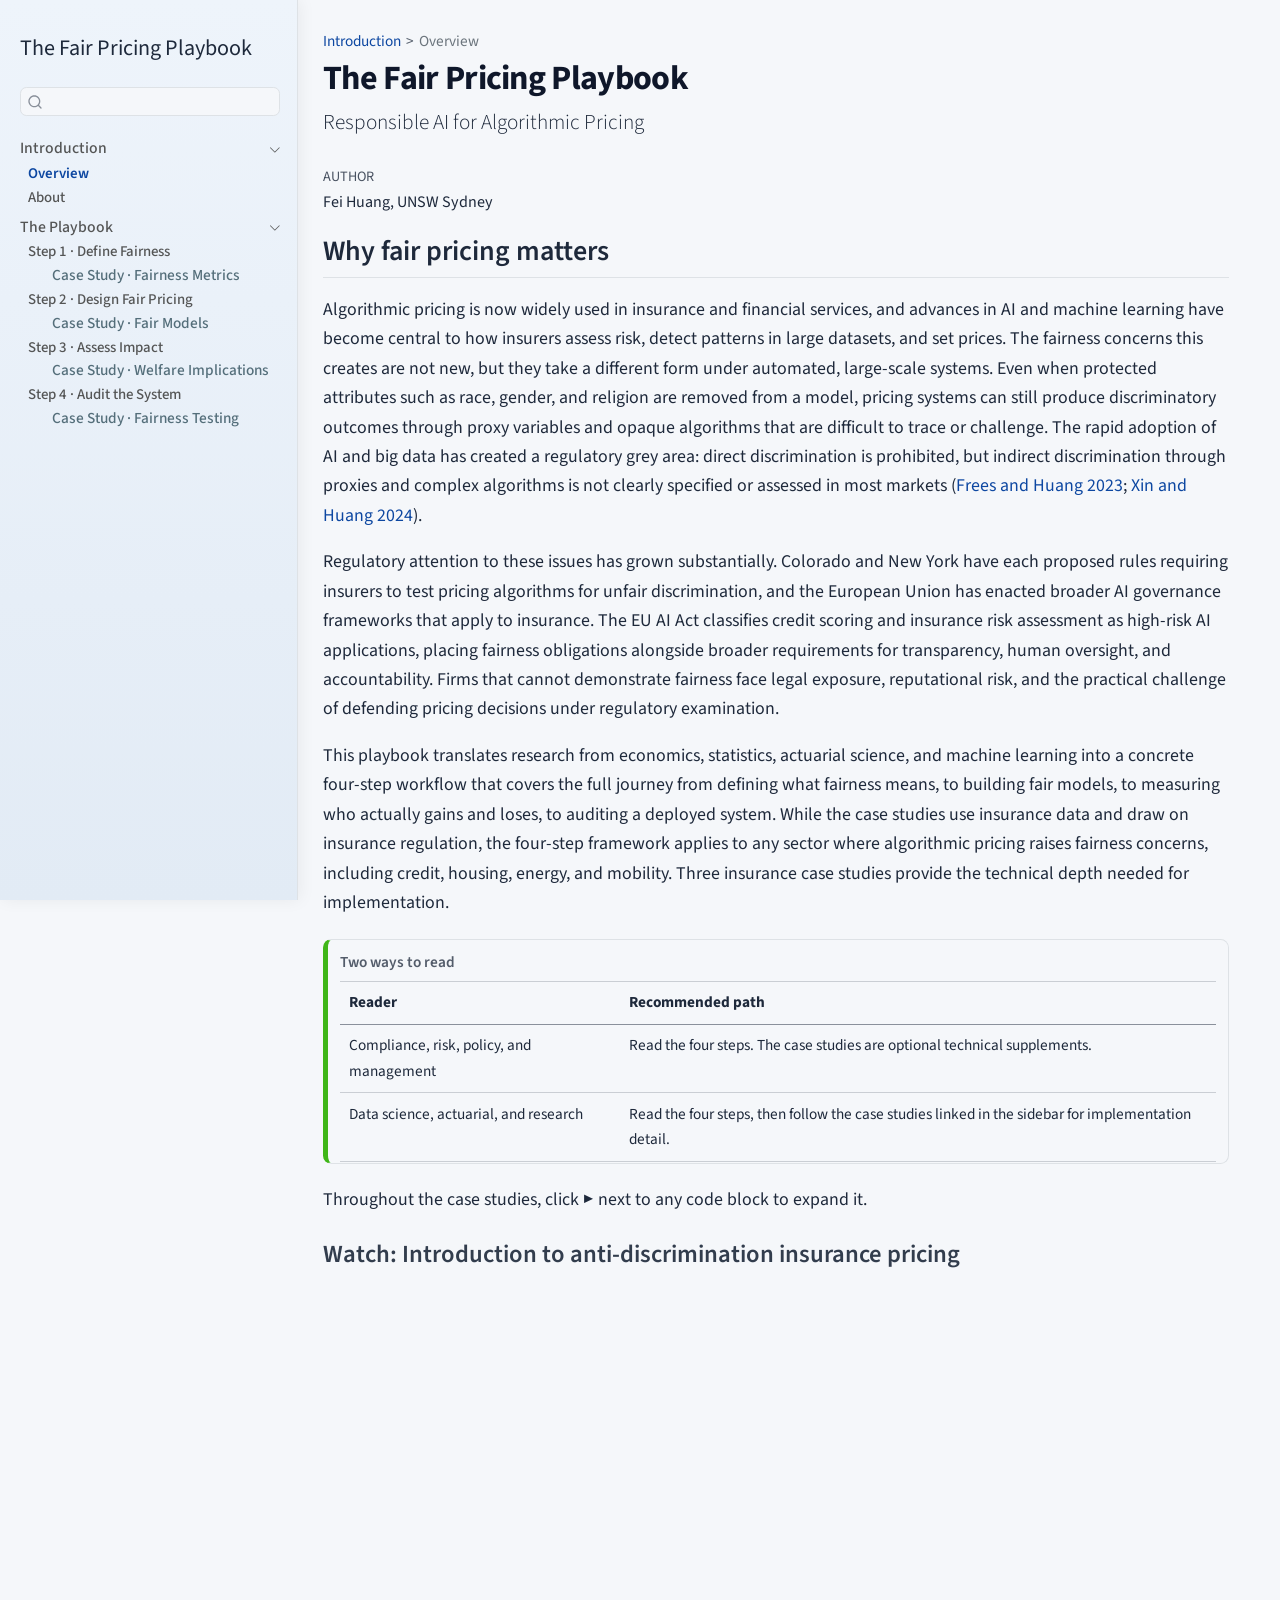
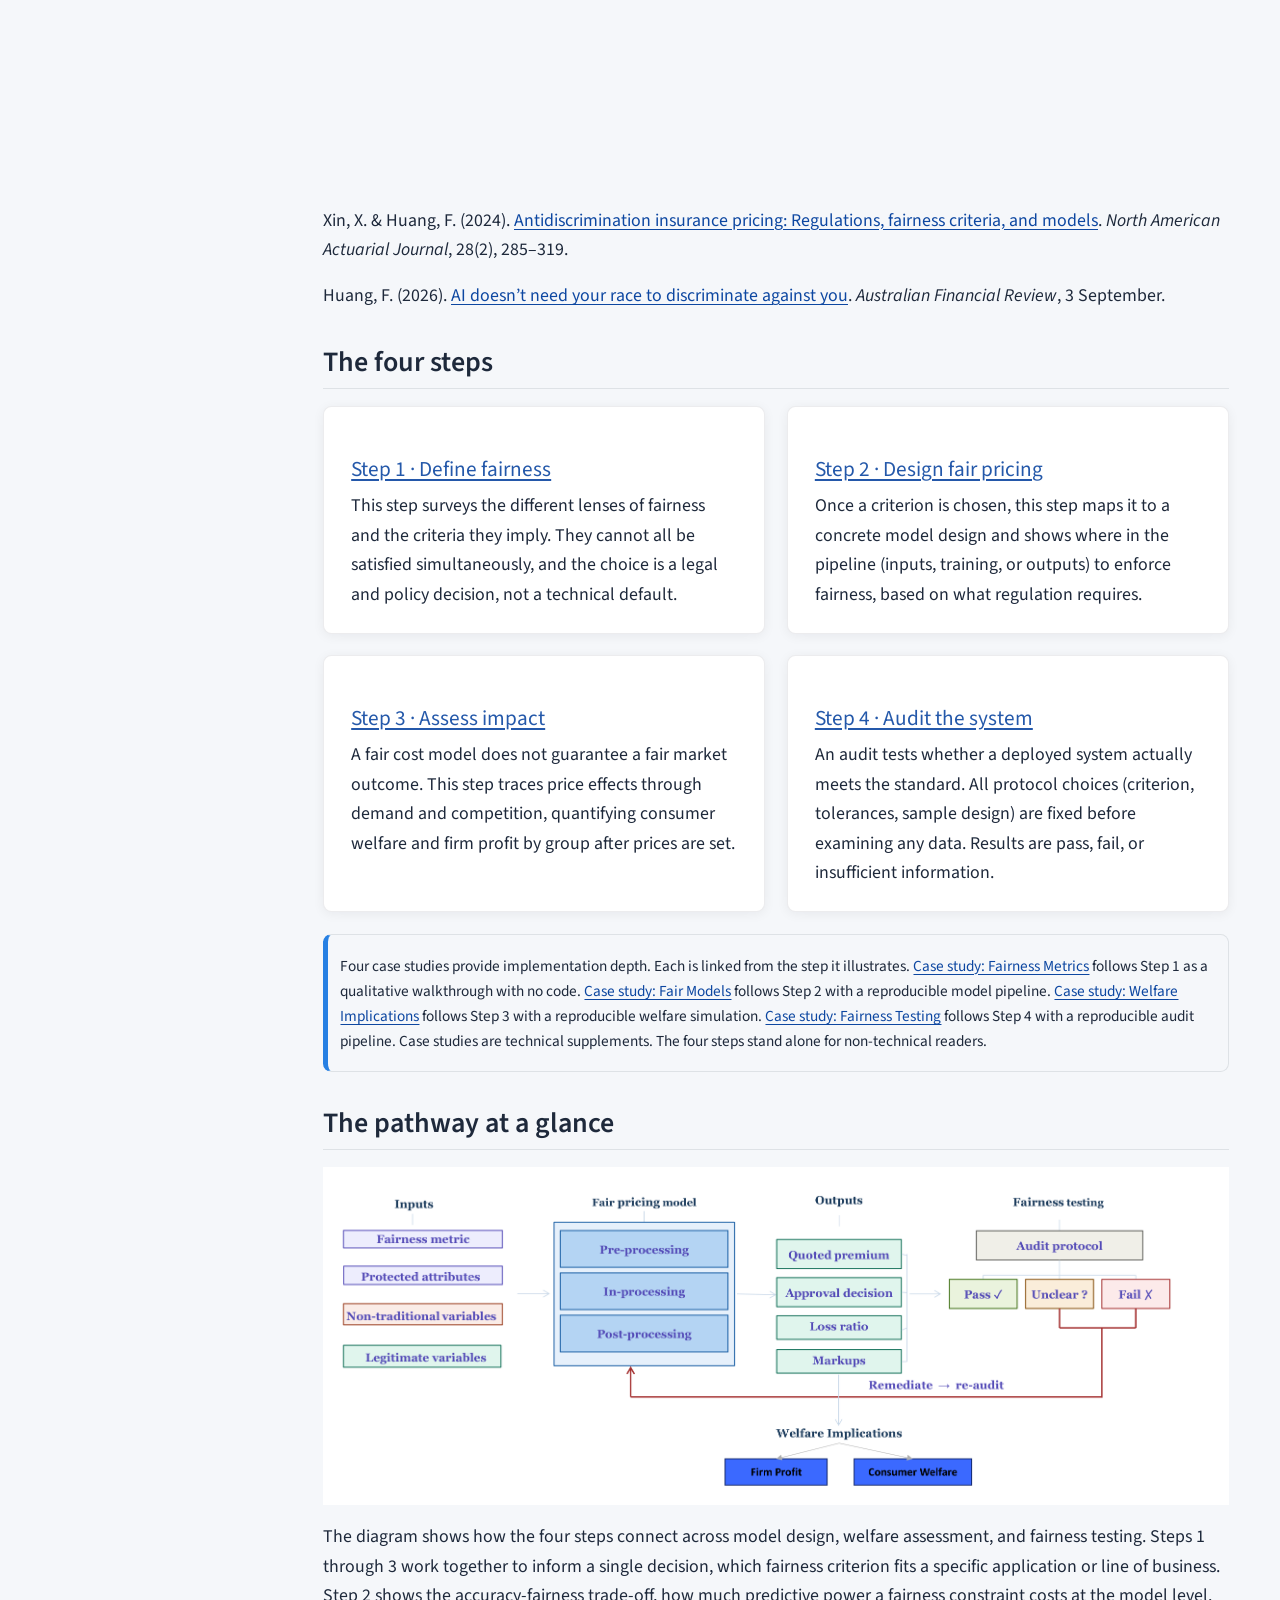
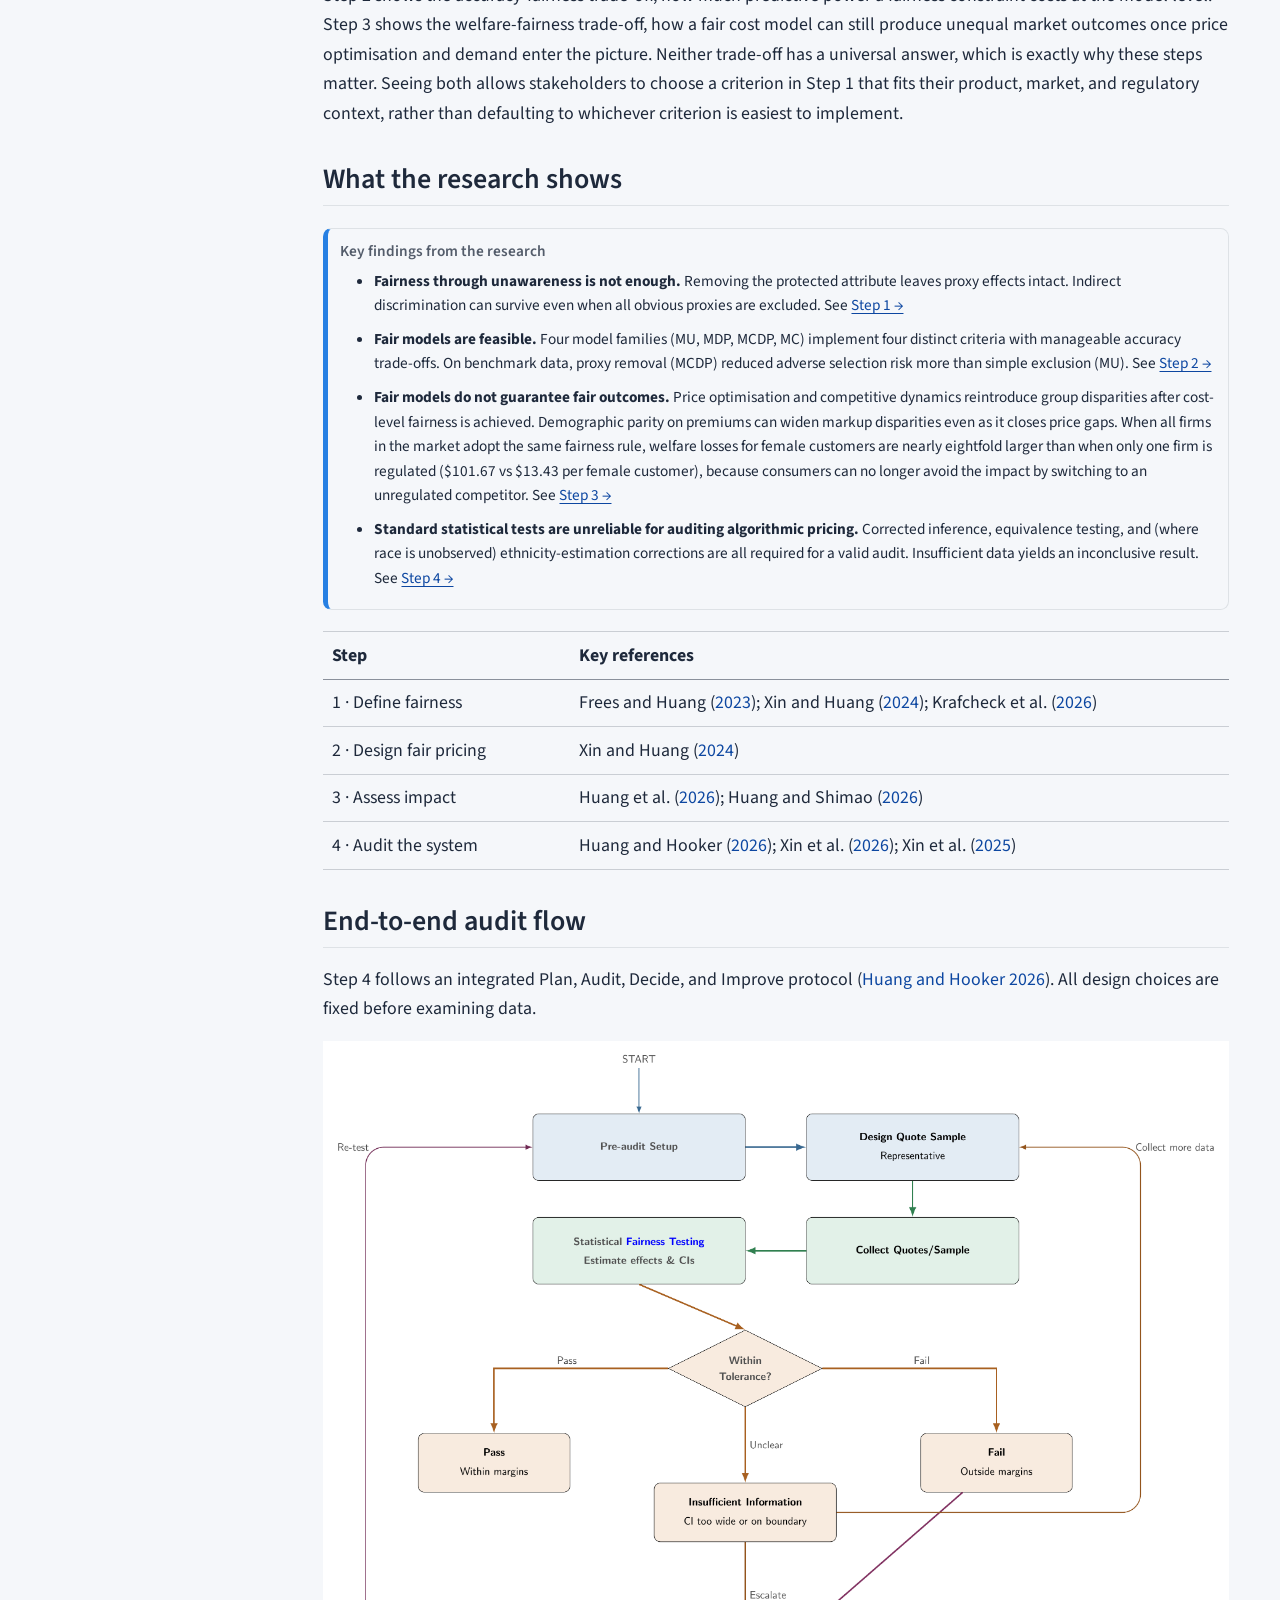
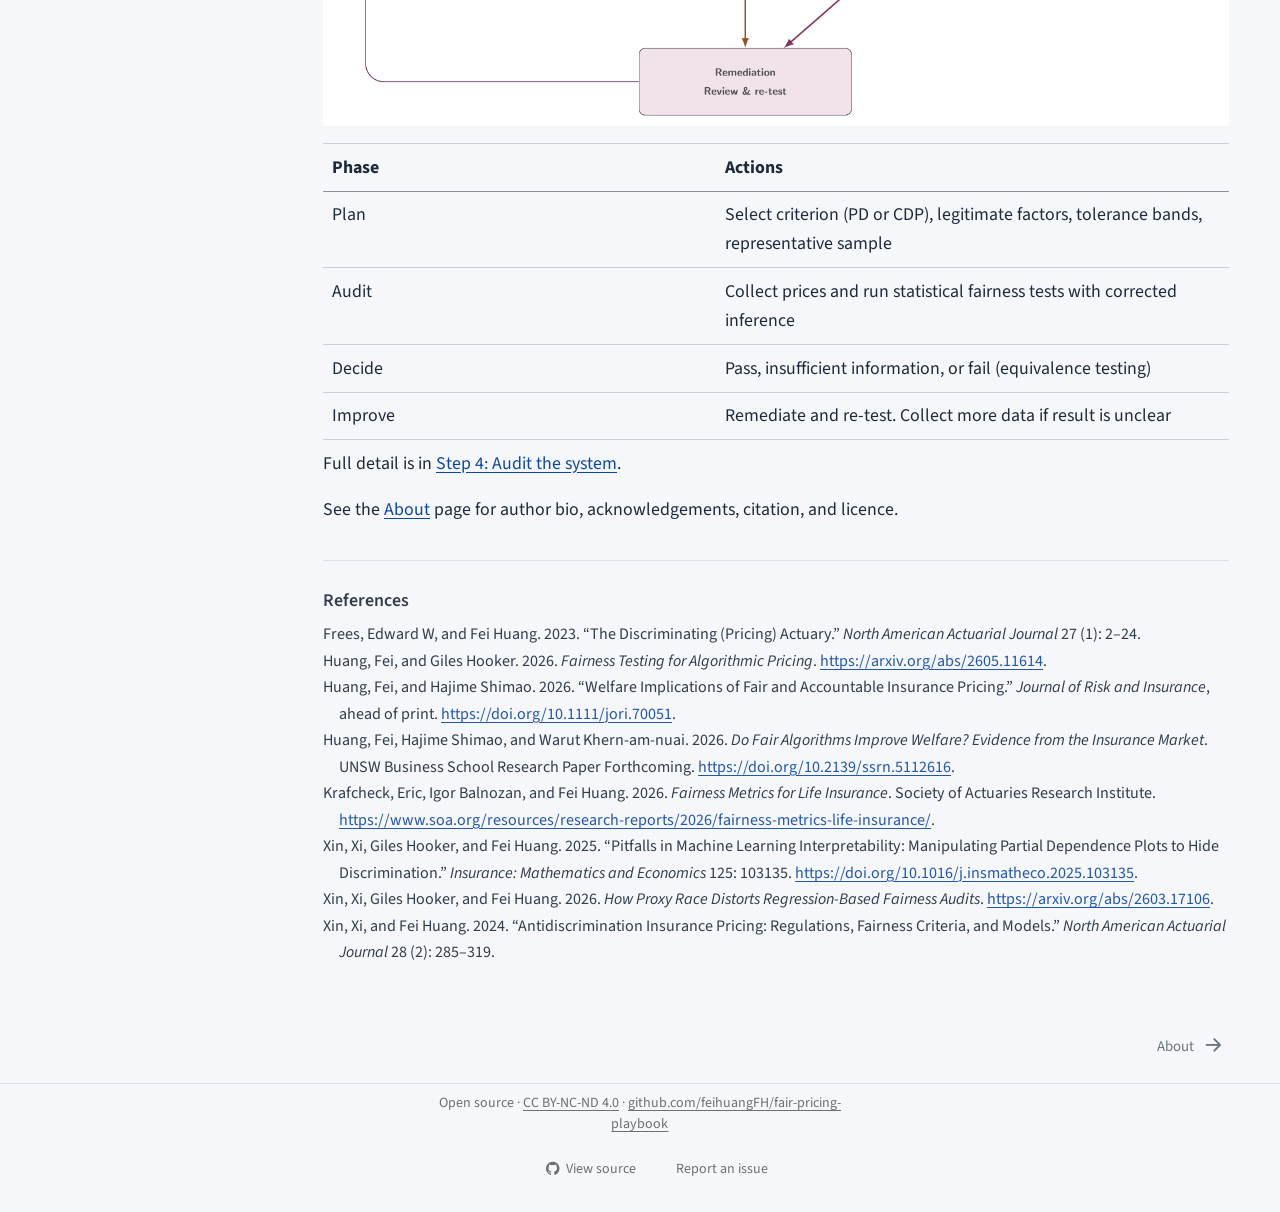
==== commit 13e85ab4: "Drop Insurance from subtitle: Responsible AI for Algorithmic Pricing" ====
--- a/docs/index.html
+++ b/docs/index.html
@@ -232,7 +232,7 @@
 <header id="title-block-header" class="quarto-title-block default"><nav class="quarto-page-breadcrumbs quarto-title-breadcrumbs d-none d-lg-block" aria-label="breadcrumb"><ol class="breadcrumb"><li class="breadcrumb-item"><a href="./index.html">Introduction</a></li><li class="breadcrumb-item"><a href="./index.html">Overview</a></li></ol></nav>
 <div class="quarto-title">
 <h1 class="title">The Fair Pricing Playbook</h1>
-<p class="subtitle lead">Responsible AI for Algorithmic Insurance Pricing</p>
+<p class="subtitle lead">Responsible AI for Algorithmic Pricing</p>
 </div>
 
 
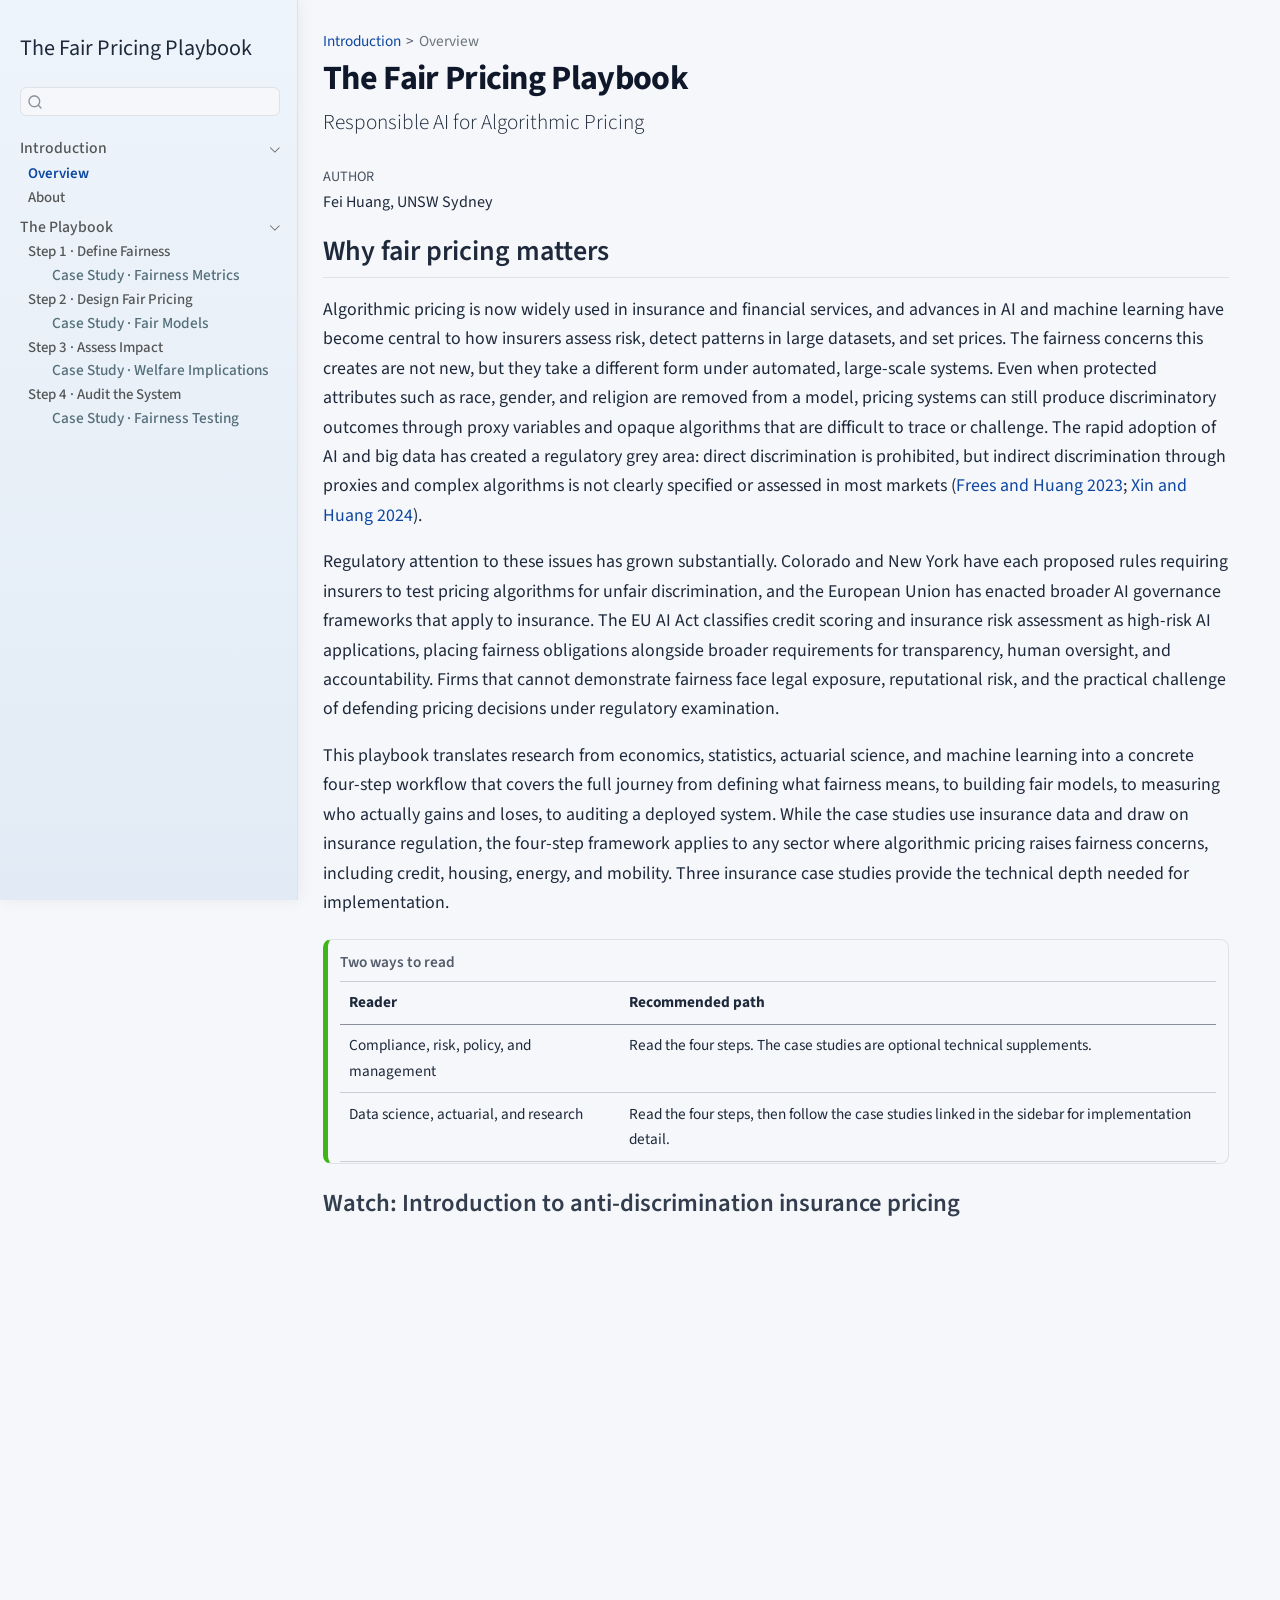
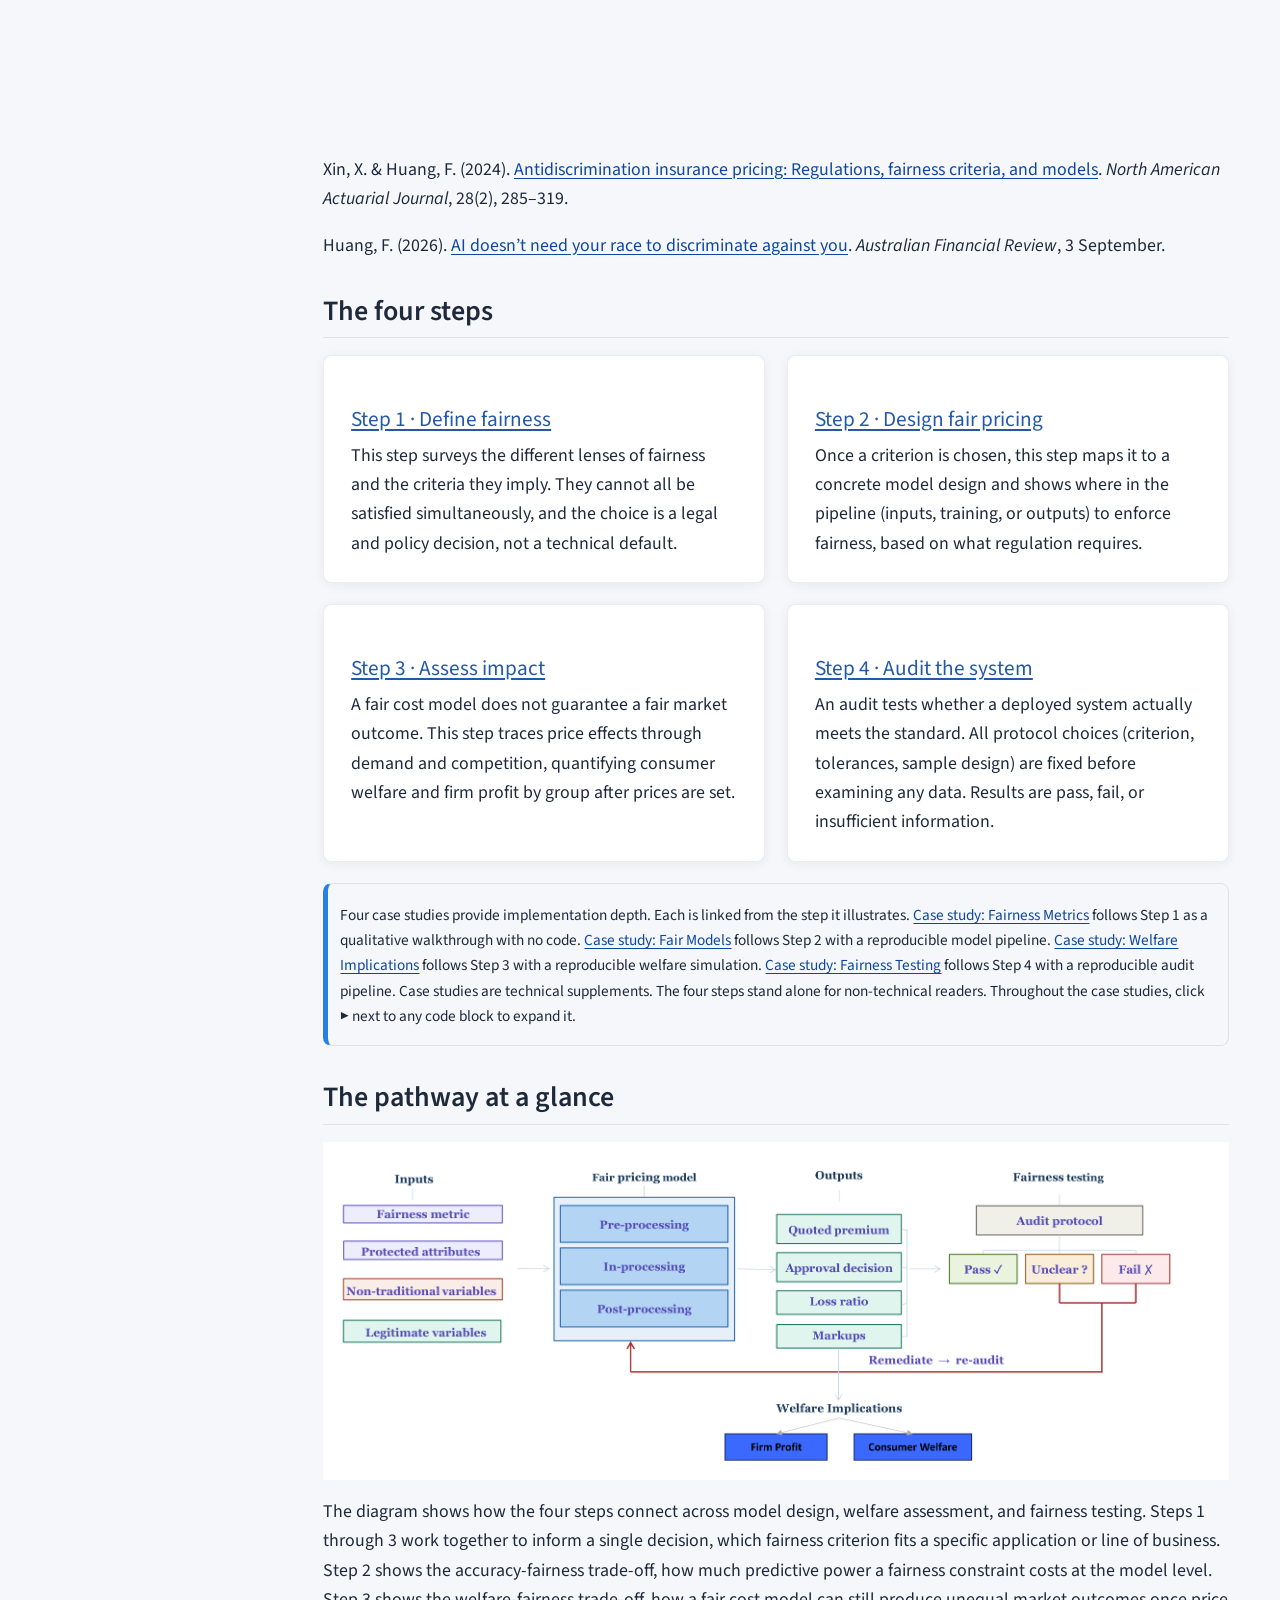
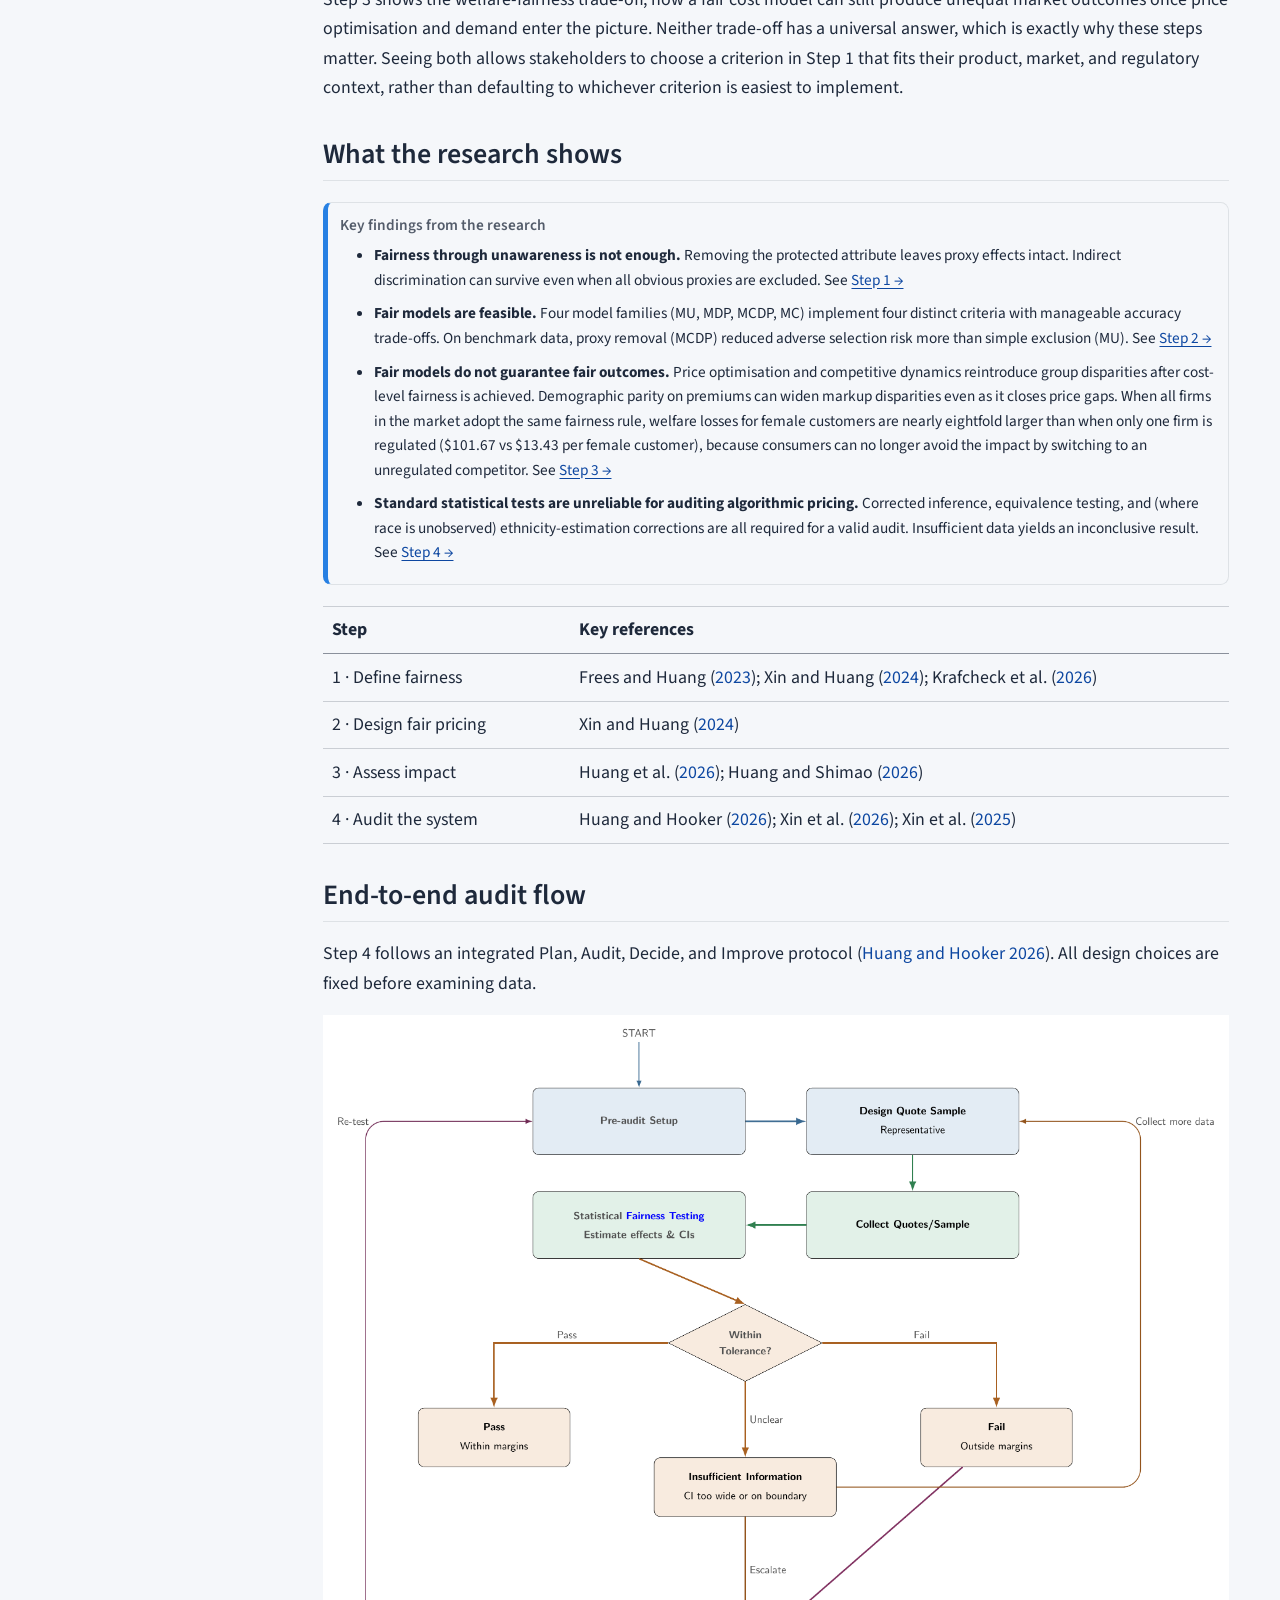
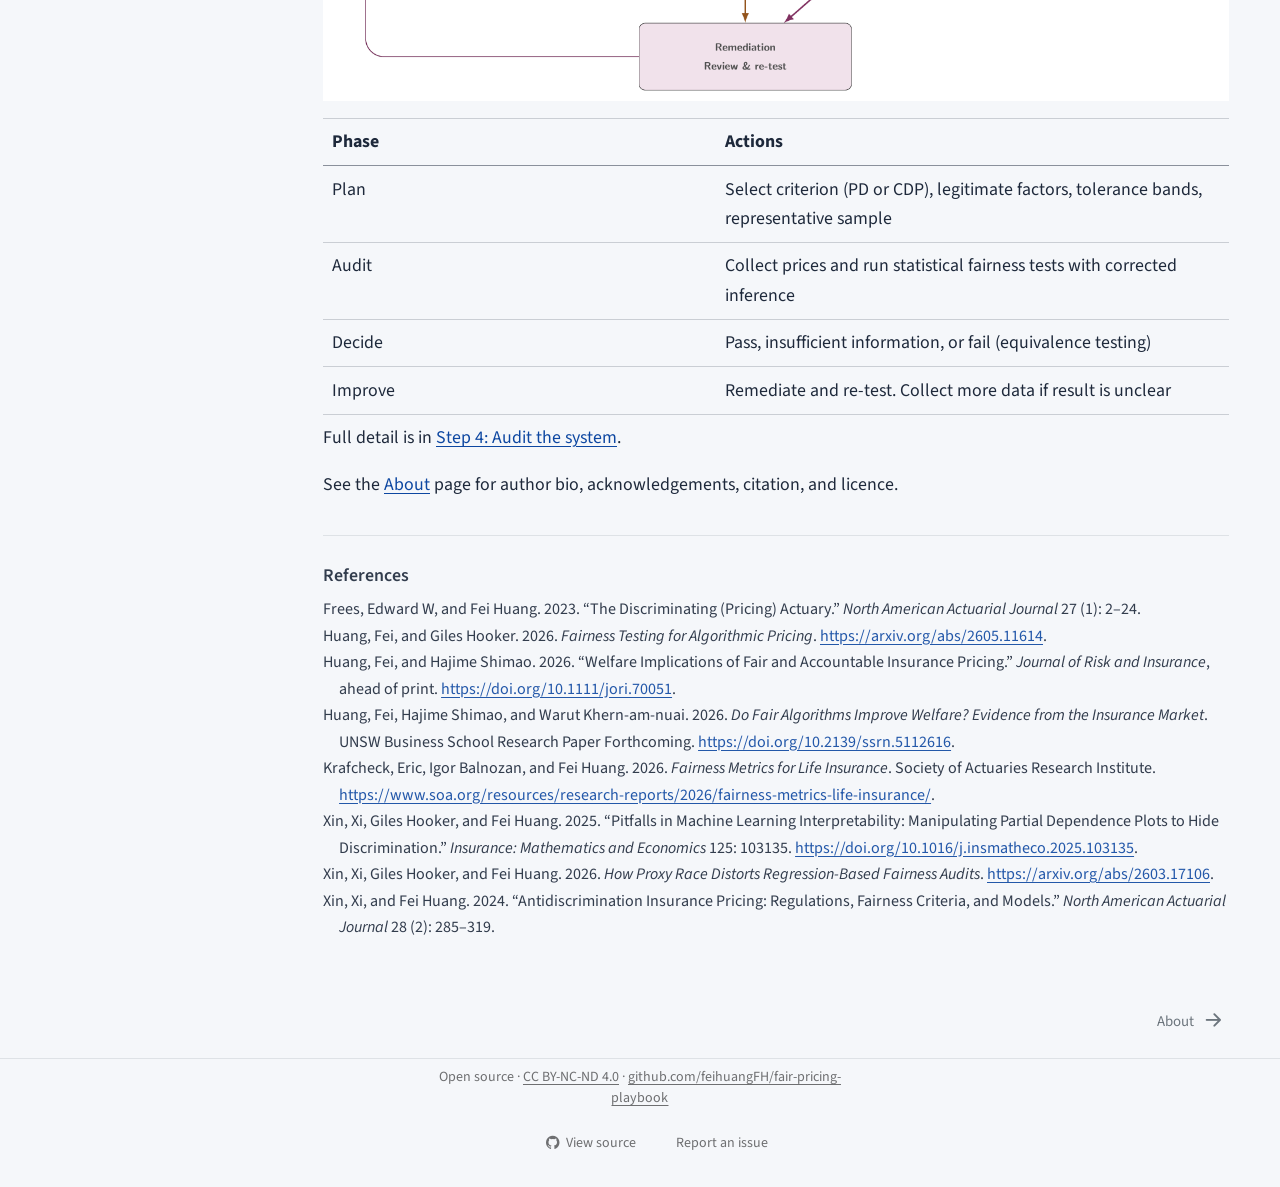
==== commit f9002015: "Move code block hint to case studies callout" ====
--- a/docs/index.html
+++ b/docs/index.html
@@ -294,7 +294,6 @@
 </table>
 </div>
 </div>
-<p>Throughout the case studies, click ▶ next to any code block to expand it.</p>
 <section id="watch-introduction-to-anti-discrimination-insurance-pricing" class="level3">
 <h3 class="anchored" data-anchor-id="watch-introduction-to-anti-discrimination-insurance-pricing">Watch: Introduction to anti-discrimination insurance pricing</h3>
 <div class="quarto-video ratio ratio-16x9"><iframe data-external="1" src="https://www.youtube.com/embed/TQU1Coxfg-M" title="" frameborder="0" allow="accelerometer; autoplay; clipboard-write; encrypted-media; gyroscope; picture-in-picture" allowfullscreen=""></iframe></div>
@@ -328,7 +327,7 @@
 <i class="callout-icon no-icon"></i>
 </div>
 <div class="callout-body-container">
-<p>Four case studies provide implementation depth. Each is linked from the step it illustrates. <a href="Case Study 1/case_study1.html">Case study: Fairness Metrics</a> follows Step 1 as a qualitative walkthrough with no code. <a href="Case Study 2/case_study2.html">Case study: Fair Models</a> follows Step 2 with a reproducible model pipeline. <a href="Case Study 3/case_study3.html">Case study: Welfare Implications</a> follows Step 3 with a reproducible welfare simulation. <a href="Case Study 4/case_study4.html">Case study: Fairness Testing</a> follows Step 4 with a reproducible audit pipeline. Case studies are technical supplements. The four steps stand alone for non-technical readers.</p>
+<p>Four case studies provide implementation depth. Each is linked from the step it illustrates. <a href="Case Study 1/case_study1.html">Case study: Fairness Metrics</a> follows Step 1 as a qualitative walkthrough with no code. <a href="Case Study 2/case_study2.html">Case study: Fair Models</a> follows Step 2 with a reproducible model pipeline. <a href="Case Study 3/case_study3.html">Case study: Welfare Implications</a> follows Step 3 with a reproducible welfare simulation. <a href="Case Study 4/case_study4.html">Case study: Fairness Testing</a> follows Step 4 with a reproducible audit pipeline. Case studies are technical supplements. The four steps stand alone for non-technical readers. Throughout the case studies, click ▶ next to any code block to expand it.</p>
 </div>
 </div>
 </div>
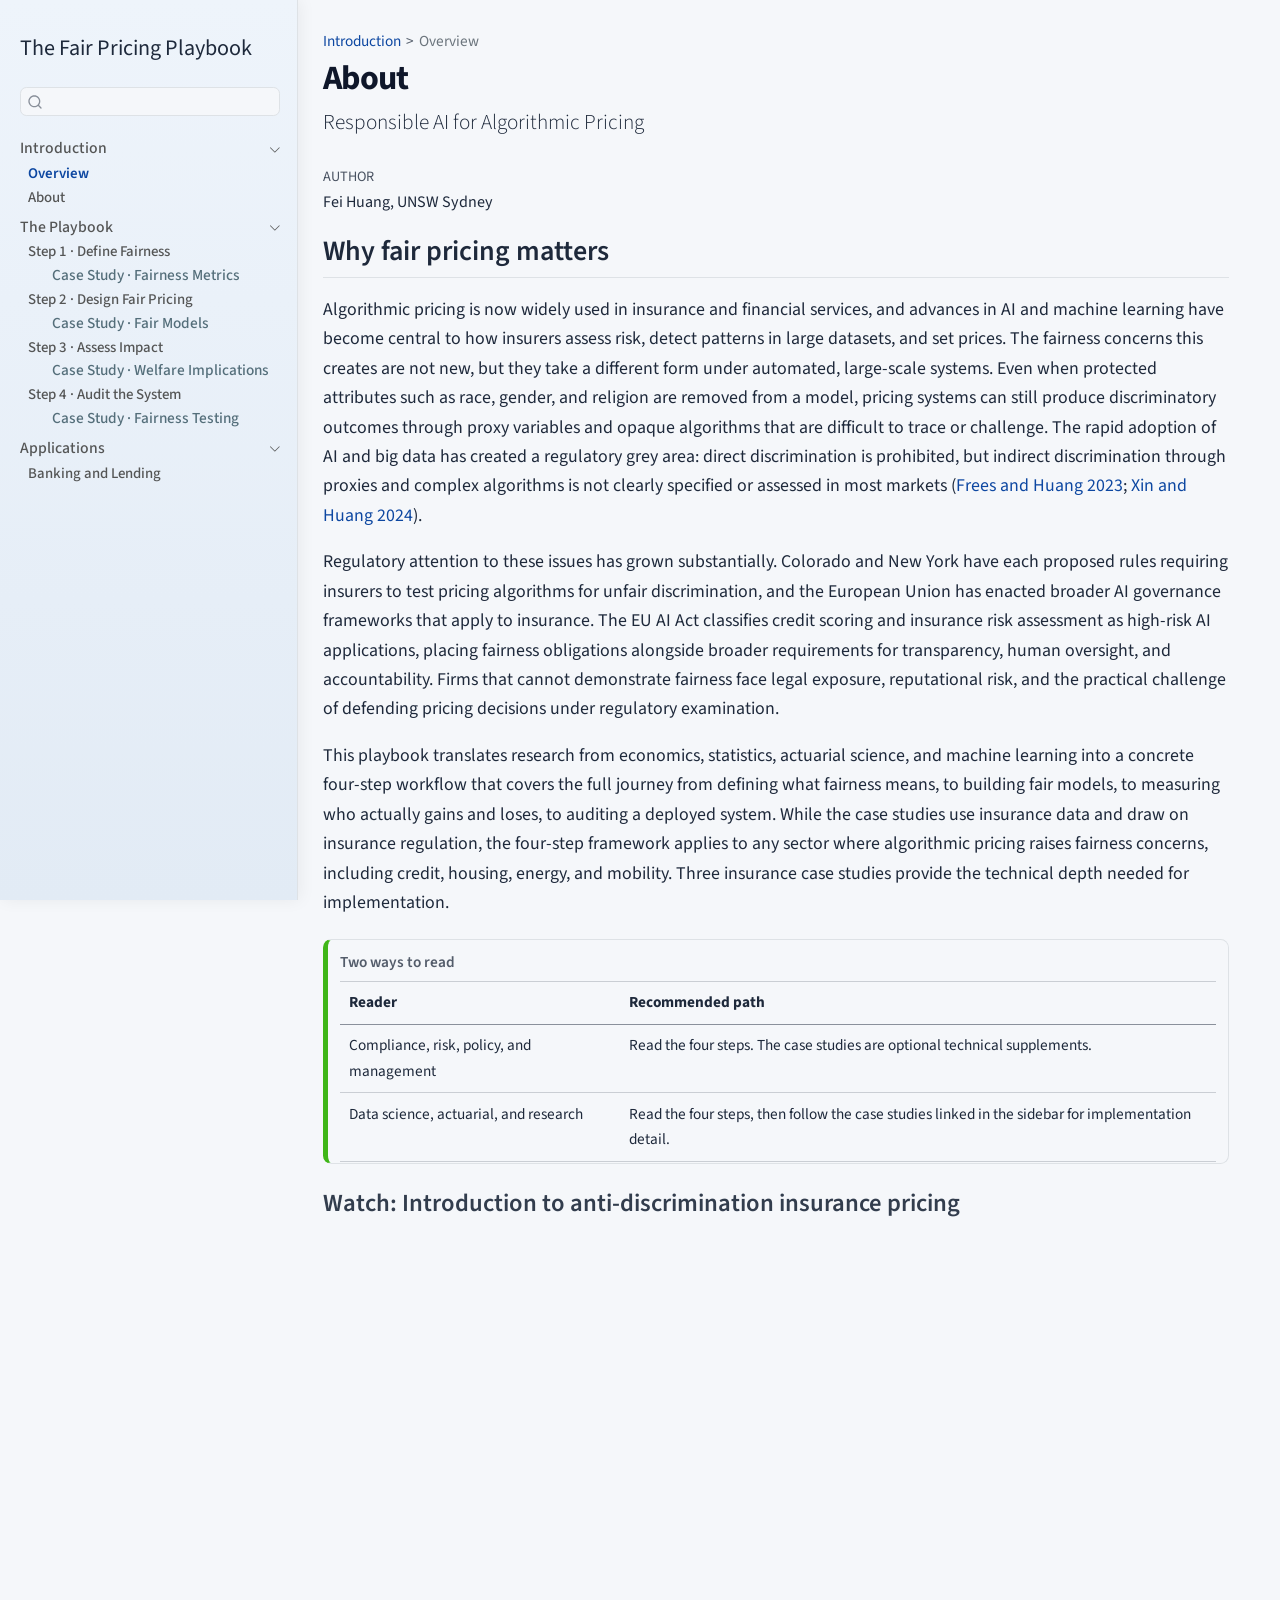
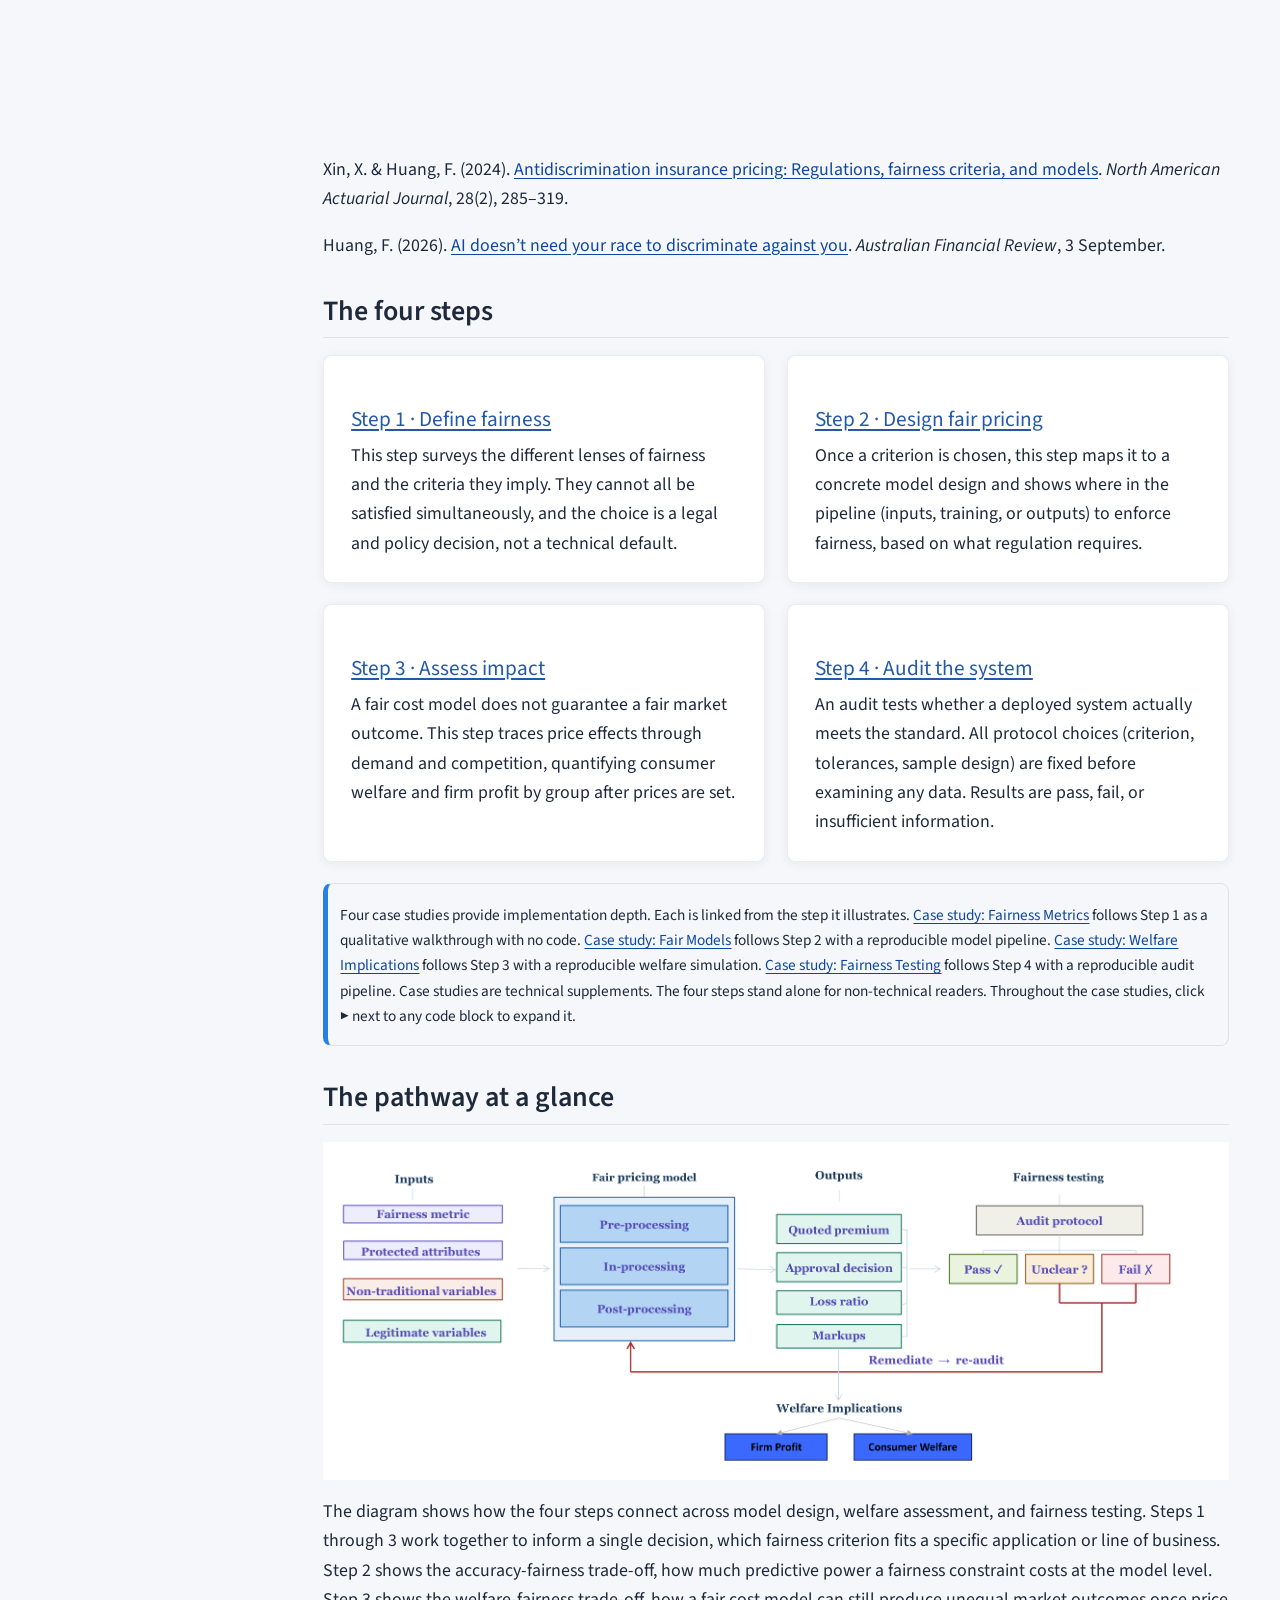
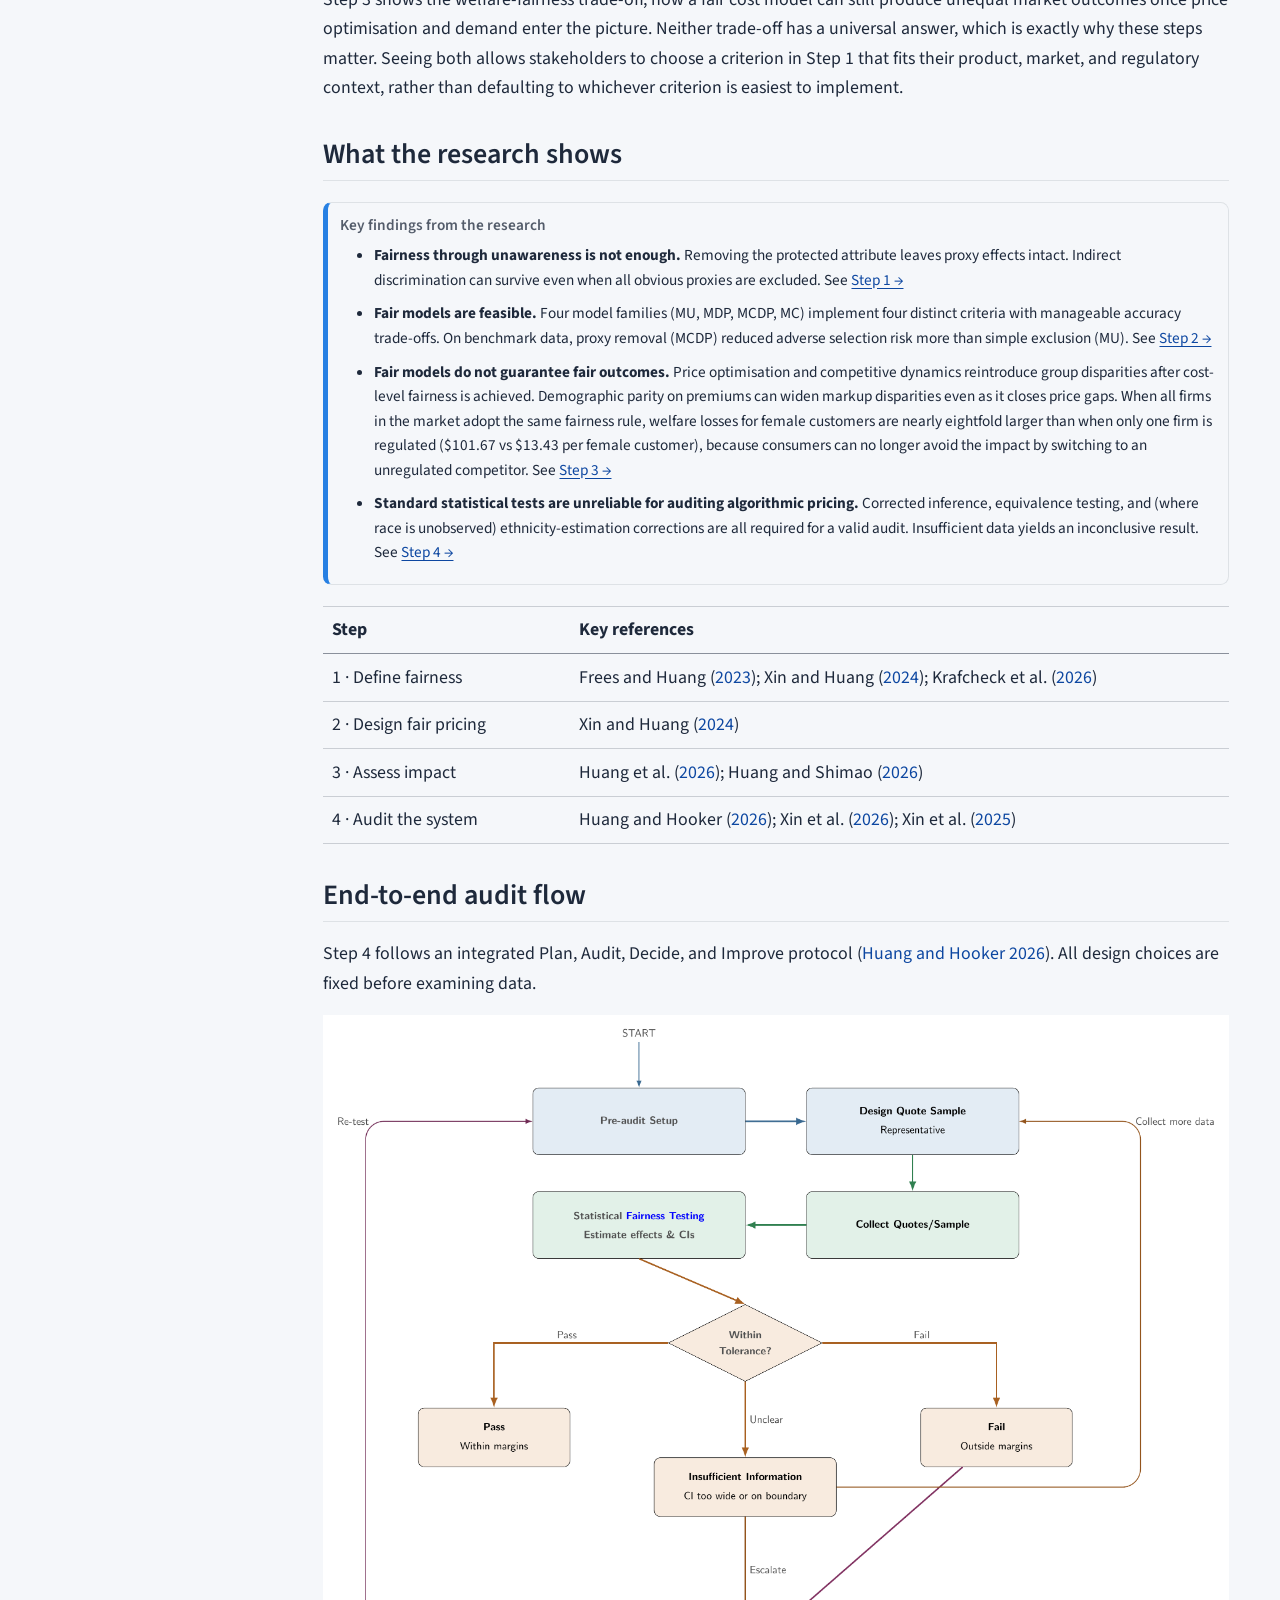
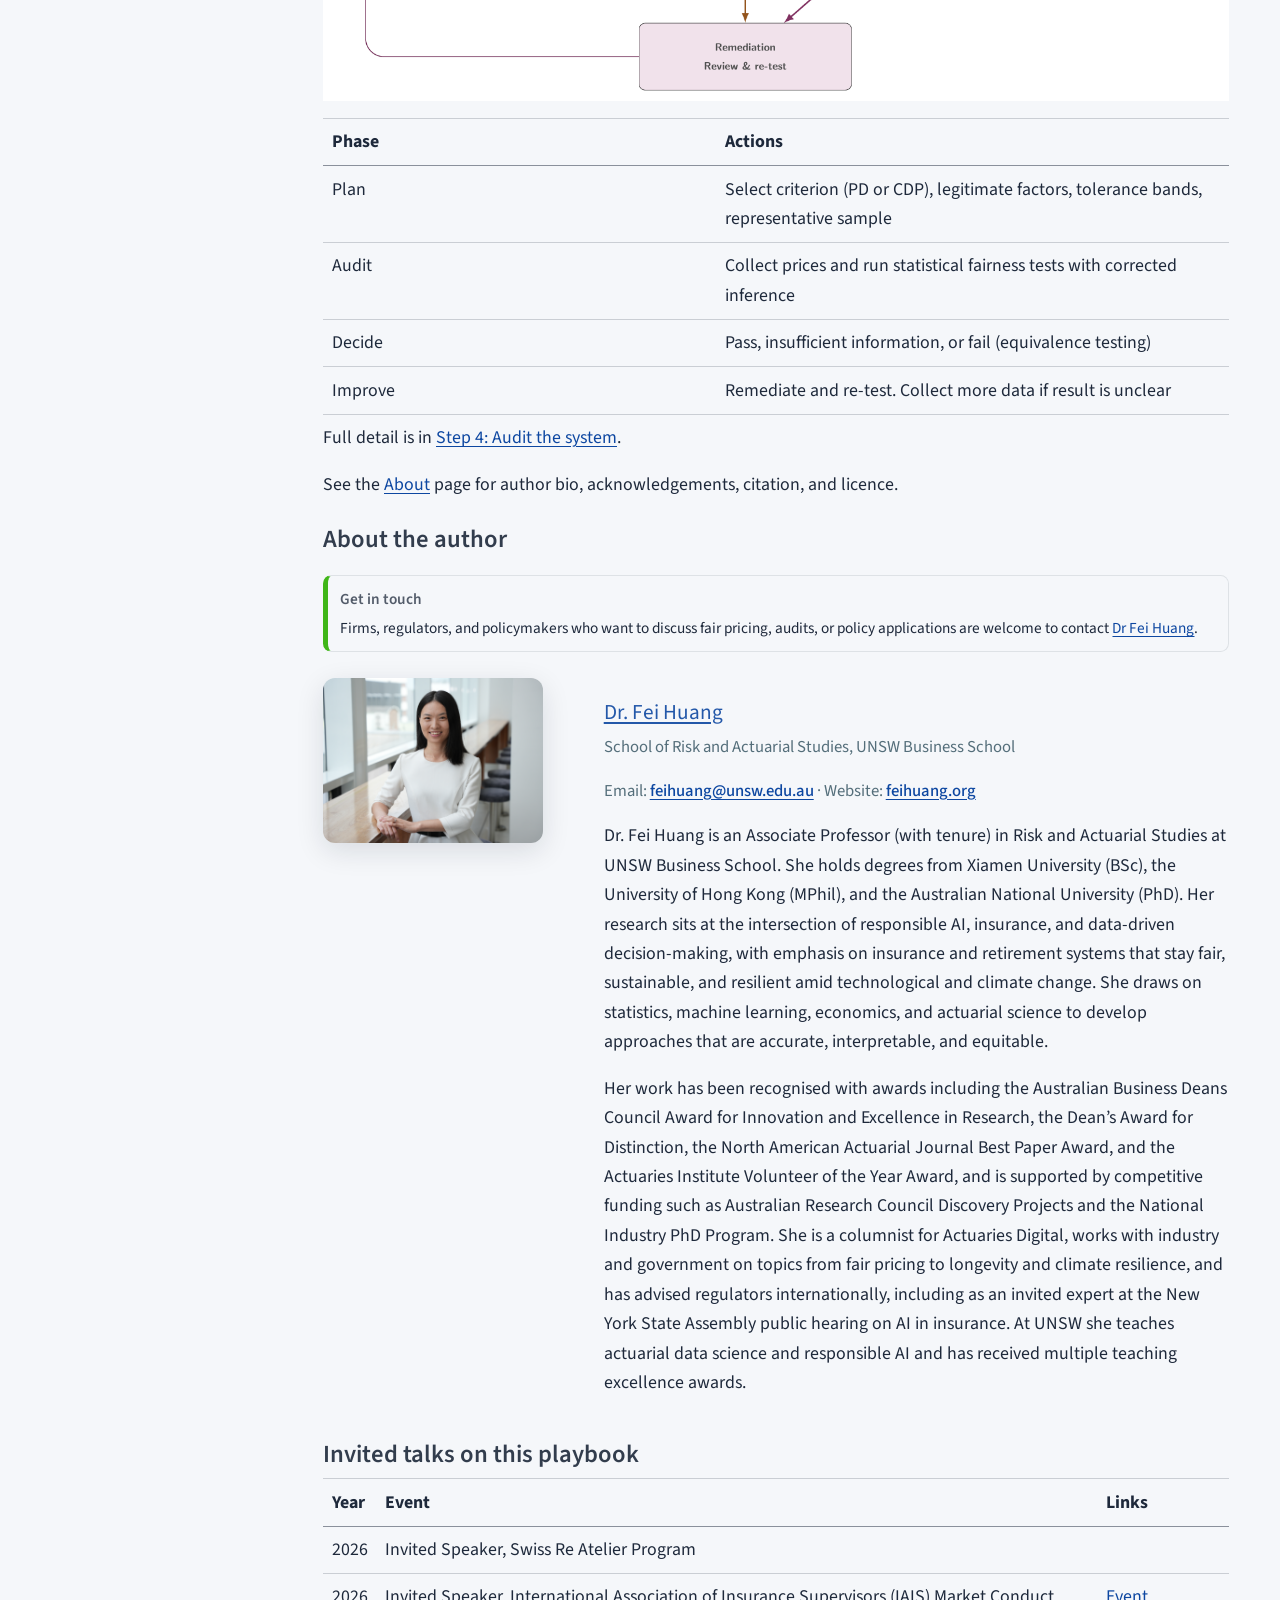
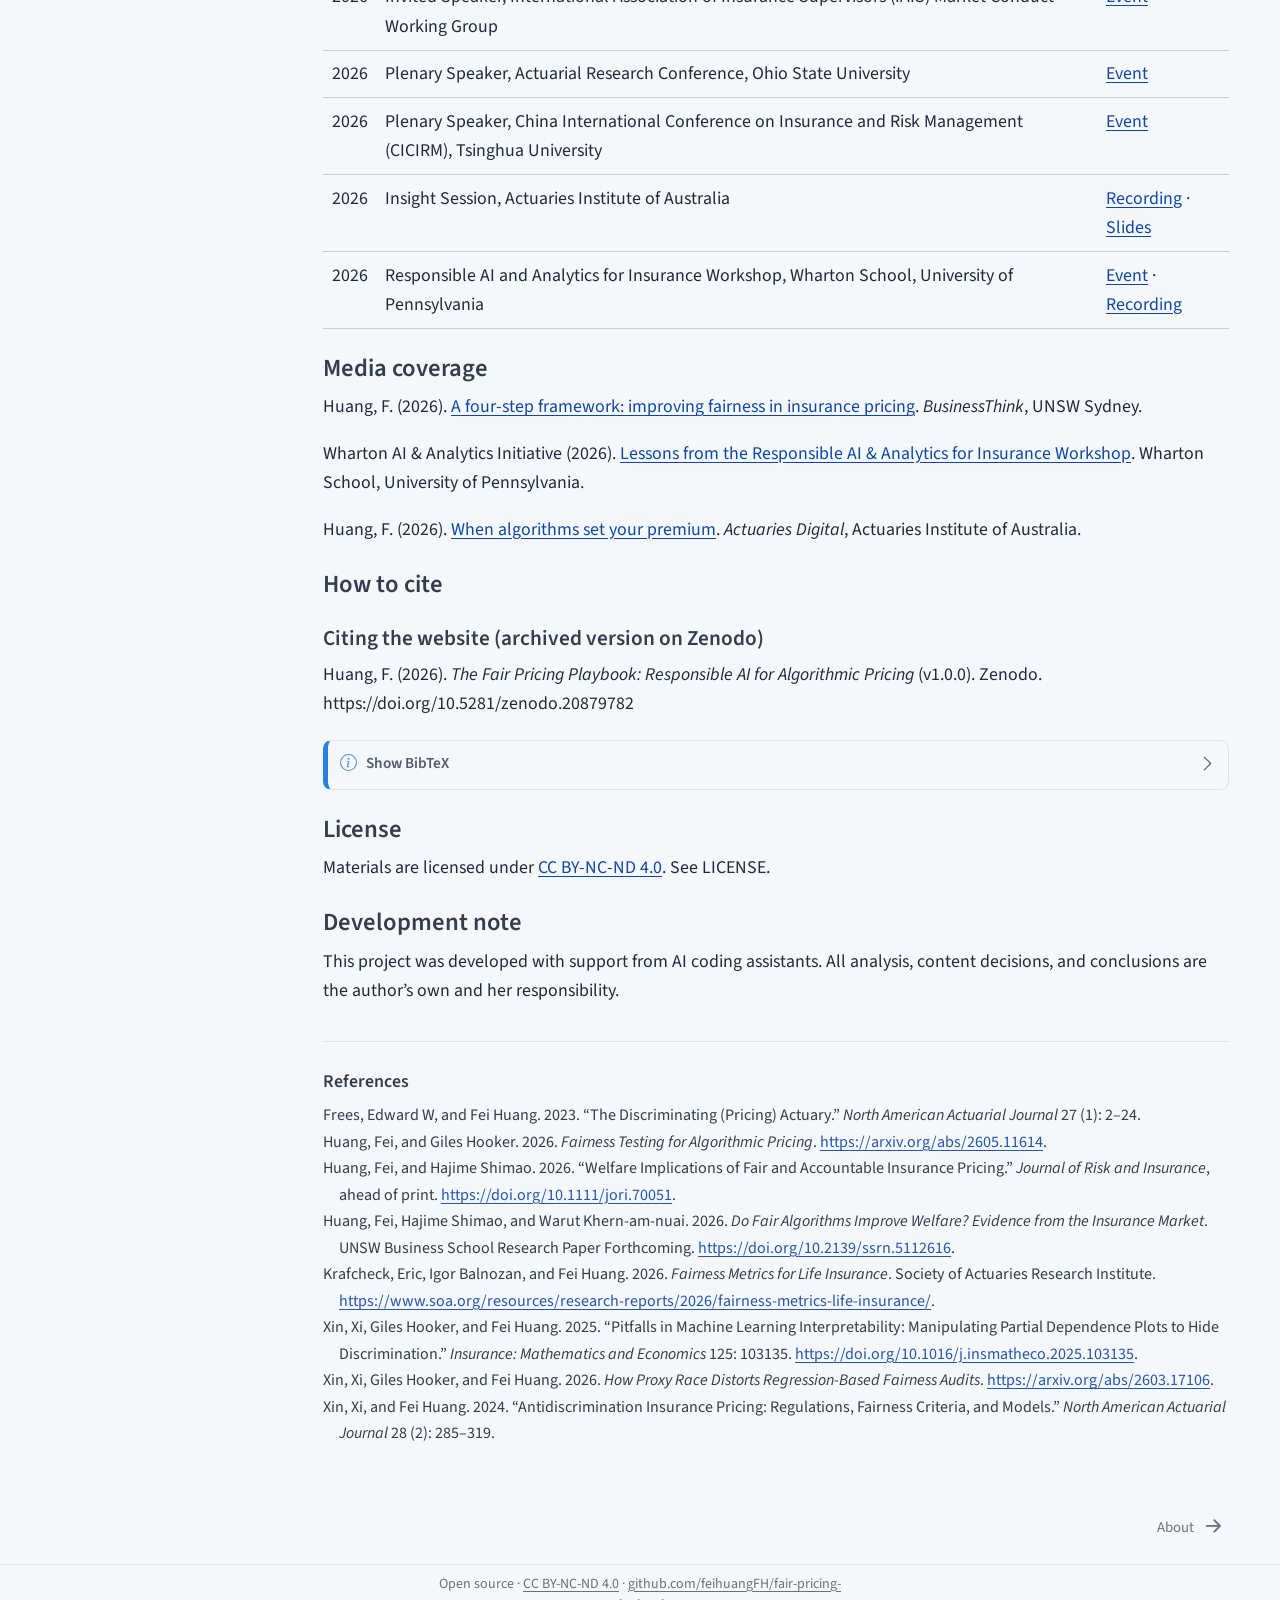
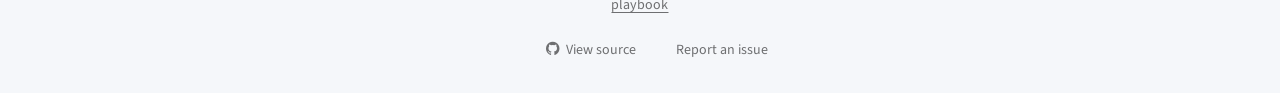
==== commit 2fa07fd0: "Add Banking and Lending application page New page translating the four-step framework to the banking" ====
--- a/docs/index.html
+++ b/docs/index.html
@@ -8,7 +8,7 @@
 
 <meta name="author" content="Fei Huang, UNSW Sydney">
 
-<title>The Fair Pricing Playbook</title>
+<title>About</title>
 <style>
 /* Default styles provided by pandoc.
 ** See https://pandoc.org/MANUAL.html#variables-for-html for config info.
@@ -23,6 +23,41 @@
   width: 0.8em;
   margin: 0 0.8em 0.2em -1em; /* quarto-specific, see https://github.com/quarto-dev/quarto-cli/issues/4556 */ 
   vertical-align: middle;
+}
+/* CSS for syntax highlighting */
+html { -webkit-text-size-adjust: 100%; }
+pre > code.sourceCode { white-space: pre; position: relative; }
+pre > code.sourceCode > span { display: inline-block; line-height: 1.25; }
+pre > code.sourceCode > span:empty { height: 1.2em; }
+.sourceCode { overflow: visible; }
+code.sourceCode > span { color: inherit; text-decoration: inherit; }
+div.sourceCode { margin: 1em 0; }
+pre.sourceCode { margin: 0; }
+@media screen {
+div.sourceCode { overflow: auto; }
+}
+@media print {
+pre > code.sourceCode { white-space: pre-wrap; }
+pre > code.sourceCode > span { text-indent: -5em; padding-left: 5em; }
+}
+pre.numberSource code
+  { counter-reset: source-line 0; }
+pre.numberSource code > span
+  { position: relative; left: -4em; counter-increment: source-line; }
+pre.numberSource code > span > a:first-child::before
+  { content: counter(source-line);
+    position: relative; left: -1em; text-align: right; vertical-align: baseline;
+    border: none; display: inline-block;
+    -webkit-touch-callout: none; -webkit-user-select: none;
+    -khtml-user-select: none; -moz-user-select: none;
+    -ms-user-select: none; user-select: none;
+    padding: 0 4px; width: 4em;
+  }
+pre.numberSource { margin-left: 3em;  padding-left: 4px; }
+div.sourceCode
+  {   }
+@media screen {
+pre > code.sourceCode > span > a:first-child::before { text-decoration: underline; }
 }
 /* CSS for citations */
 div.csl-bib-body { }
@@ -220,6 +255,23 @@
 </li>
       </ul>
   </li>
+        <li class="sidebar-item sidebar-item-section">
+      <div class="sidebar-item-container"> 
+            <a class="sidebar-item-text sidebar-link text-start" data-bs-toggle="collapse" data-bs-target="#quarto-sidebar-section-3" role="navigation" aria-expanded="true">
+ <span class="menu-text">Applications</span></a>
+          <a class="sidebar-item-toggle text-start" data-bs-toggle="collapse" data-bs-target="#quarto-sidebar-section-3" role="navigation" aria-expanded="true" aria-label="Toggle section">
+            <i class="bi bi-chevron-right ms-2"></i>
+          </a> 
+      </div>
+      <ul id="quarto-sidebar-section-3" class="collapse list-unstyled sidebar-section depth1 show">  
+          <li class="sidebar-item">
+  <div class="sidebar-item-container"> 
+  <a href="./Applications/Banking.html" class="sidebar-item-text sidebar-link">
+ <span class="menu-text">Banking and Lending</span></a>
+  </div>
+</li>
+      </ul>
+  </li>
     </ul>
     </div>
 </nav>
@@ -231,7 +283,7 @@
 
 <header id="title-block-header" class="quarto-title-block default"><nav class="quarto-page-breadcrumbs quarto-title-breadcrumbs d-none d-lg-block" aria-label="breadcrumb"><ol class="breadcrumb"><li class="breadcrumb-item"><a href="./index.html">Introduction</a></li><li class="breadcrumb-item"><a href="./index.html">Overview</a></li></ol></nav>
 <div class="quarto-title">
-<h1 class="title">The Fair Pricing Playbook</h1>
+<h1 class="title">About</h1>
 <p class="subtitle lead">Responsible AI for Algorithmic Pricing</p>
 </div>
 
@@ -426,7 +478,128 @@
 <p>See the <a href="about.html">About</a> page for author bio, acknowledgements, citation, and licence.</p>
 
 
-
+<section id="about-the-author" class="level3">
+<h3 class="anchored" data-anchor-id="about-the-author">About the author</h3>
+<div class="callout callout-style-simple callout-tip no-icon callout-titled">
+<div class="callout-header d-flex align-content-center">
+<div class="callout-icon-container">
+<i class="callout-icon no-icon"></i>
+</div>
+<div class="callout-title-container flex-fill">
+<span class="screen-reader-only">Tip</span>Get in touch
+</div>
+</div>
+<div class="callout-body-container callout-body">
+<p>Firms, regulators, and policymakers who want to discuss fair pricing, audits, or policy applications are welcome to contact <a href="mailto:feihuang@unsw.edu.au">Dr Fei Huang</a>.</p>
+</div>
+</div>
+<div class="columns about-author">
+<div class="column" style="width:30%;">
+<p><img src="Fei_Huang.jpeg" class="about-author-photo img-fluid"></p>
+</div><div class="column" style="width:70%;">
+<section id="dr.-fei-huang" class="level4">
+<h4 class="anchored" data-anchor-id="dr.-fei-huang"><a href="https://www.unsw.edu.au/staff/fei-huang">Dr.&nbsp;Fei Huang</a></h4>
+<div class="about-author-contact">
+<p>School of Risk and Actuarial Studies, UNSW Business School</p>
+<p>Email: <a href="mailto:feihuang@unsw.edu.au">feihuang@unsw.edu.au</a> · Website: <a href="https://www.feihuang.org">feihuang.org</a></p>
+</div>
+<p>Dr.&nbsp;Fei Huang is an Associate Professor (with tenure) in Risk and Actuarial Studies at UNSW Business School. She holds degrees from Xiamen University (BSc), the University of Hong Kong (MPhil), and the Australian National University (PhD). Her research sits at the intersection of responsible AI, insurance, and data-driven decision-making, with emphasis on insurance and retirement systems that stay fair, sustainable, and resilient amid technological and climate change. She draws on statistics, machine learning, economics, and actuarial science to develop approaches that are accurate, interpretable, and equitable.</p>
+<p>Her work has been recognised with awards including the Australian Business Deans Council Award for Innovation and Excellence in Research, the Dean’s Award for Distinction, the North American Actuarial Journal Best Paper Award, and the Actuaries Institute Volunteer of the Year Award, and is supported by competitive funding such as Australian Research Council Discovery Projects and the National Industry PhD Program. She is a columnist for Actuaries Digital, works with industry and government on topics from fair pricing to longevity and climate resilience, and has advised regulators internationally, including as an invited expert at the New York State Assembly public hearing on AI in insurance. At UNSW she teaches actuarial data science and responsible AI and has received multiple teaching excellence awards.</p>
+</section>
+</div>
+</div>
+</section>
+<section id="invited-talks-on-this-playbook" class="level3">
+<h3 class="anchored" data-anchor-id="invited-talks-on-this-playbook">Invited talks on this playbook</h3>
+<table class="caption-top table">
+<thead>
+<tr class="header">
+<th>Year</th>
+<th>Event</th>
+<th>Links</th>
+</tr>
+</thead>
+<tbody>
+<tr class="odd">
+<td>2026</td>
+<td>Invited Speaker, Swiss Re Atelier Program</td>
+<td></td>
+</tr>
+<tr class="even">
+<td>2026</td>
+<td>Invited Speaker, International Association of Insurance Supervisors (IAIS) Market Conduct Working Group</td>
+<td><a href="https://lnkd.in/p/gMXiwWev">Event</a></td>
+</tr>
+<tr class="odd">
+<td>2026</td>
+<td>Plenary Speaker, Actuarial Research Conference, Ohio State University</td>
+<td><a href="https://math.osu.edu/2026ARC">Event</a></td>
+</tr>
+<tr class="even">
+<td>2026</td>
+<td>Plenary Speaker, China International Conference on Insurance and Risk Management (CICIRM), Tsinghua University</td>
+<td><a href="https://ccirm.sem.tsinghua.edu.cn/ccirm/index.html">Event</a></td>
+</tr>
+<tr class="odd">
+<td>2026</td>
+<td>Insight Session, Actuaries Institute of Australia</td>
+<td><a href="https://www.youtube.com/watch?v=GlMdu3s5unI&amp;feature=youtu.be">Recording</a> · <a href="https://content.actuaries.asn.au/resources/resource-ce6yyqn64sx3-786882053-16968">Slides</a></td>
+</tr>
+<tr class="even">
+<td>2026</td>
+<td>Responsible AI and Analytics for Insurance Workshop, Wharton School, University of Pennsylvania</td>
+<td><a href="https://ai-analytics.wharton.upenn.edu/responsible-ai-analytics-for-insurance-workshop/">Event</a> · <a href="https://youtu.be/aGLZ_mUkrtQ?si=sI6c3Uo574ewfsZ7">Recording</a></td>
+</tr>
+</tbody>
+</table>
+</section>
+<section id="media-coverage" class="level3">
+<h3 class="anchored" data-anchor-id="media-coverage">Media coverage</h3>
+<p>Huang, F. (2026). <a href="https://www.businessthink.unsw.edu.au/articles/insurance-pricing-fairness-tests-algorithm-discrimination">A four-step framework: improving fairness in insurance pricing</a>. <em>BusinessThink</em>, UNSW Sydney.</p>
+<p>Wharton AI &amp; Analytics Initiative (2026). <a href="https://ai-analytics.wharton.upenn.edu/news/lessons-from-the-responsible-ai-analytics-for-insurance-workshop/">Lessons from the Responsible AI &amp; Analytics for Insurance Workshop</a>. Wharton School, University of Pennsylvania.</p>
+<p>Huang, F. (2026). <a href="https://www.actuaries.asn.au/research-analysis/ai-insurance-pricing-fairness">When algorithms set your premium</a>. <em>Actuaries Digital</em>, Actuaries Institute of Australia.</p>
+</section>
+<section id="how-to-cite" class="level3">
+<h3 class="anchored" data-anchor-id="how-to-cite">How to cite</h3>
+<section id="citing-the-website-archived-version-on-zenodo" class="level4">
+<h4 class="anchored" data-anchor-id="citing-the-website-archived-version-on-zenodo">Citing the website (archived version on Zenodo)</h4>
+<p>Huang, F. (2026). <em>The Fair Pricing Playbook: Responsible AI for Algorithmic Pricing</em> (v1.0.0). Zenodo. https://doi.org/10.5281/zenodo.20879782</p>
+<div class="callout callout-style-simple callout-note callout-titled" title="Show BibTeX">
+<div class="callout-header d-flex align-content-center collapsed" data-bs-toggle="collapse" data-bs-target=".callout-4-contents" aria-controls="callout-4" aria-expanded="false" aria-label="Toggle callout">
+<div class="callout-icon-container">
+<i class="callout-icon"></i>
+</div>
+<div class="callout-title-container flex-fill">
+<span class="screen-reader-only">Note</span>Show BibTeX
+</div>
+<div class="callout-btn-toggle d-inline-block border-0 py-1 ps-1 pe-0 float-end"><i class="callout-toggle"></i></div>
+</div>
+<div id="callout-4" class="callout-4-contents callout-collapse collapse">
+<div class="callout-body-container callout-body">
+<div class="code-copy-outer-scaffold"><div class="sourceCode" id="cb1"><pre class="sourceCode bibtex code-with-copy"><code class="sourceCode bibtex"><span id="cb1-1"><a href="#cb1-1" aria-hidden="true" tabindex="-1"></a><span class="va">@misc</span>{<span class="ot">huang2026fairpricingplaybook_website</span>,</span>
+<span id="cb1-2"><a href="#cb1-2" aria-hidden="true" tabindex="-1"></a>  <span class="dt">title</span>     = {The Fair Pricing Playbook: A practical framework for</span>
+<span id="cb1-3"><a href="#cb1-3" aria-hidden="true" tabindex="-1"></a>               Responsible AI in algorithmic pricing},</span>
+<span id="cb1-4"><a href="#cb1-4" aria-hidden="true" tabindex="-1"></a>  <span class="dt">author</span>    = {Huang, Fei},</span>
+<span id="cb1-5"><a href="#cb1-5" aria-hidden="true" tabindex="-1"></a>  <span class="dt">year</span>      = {2026},</span>
+<span id="cb1-6"><a href="#cb1-6" aria-hidden="true" tabindex="-1"></a>  <span class="dt">version</span>   = {v1.0.0},</span>
+<span id="cb1-7"><a href="#cb1-7" aria-hidden="true" tabindex="-1"></a>  <span class="dt">publisher</span> = {Zenodo},</span>
+<span id="cb1-8"><a href="#cb1-8" aria-hidden="true" tabindex="-1"></a>  <span class="dt">doi</span>       = {10.5281/zenodo.20879782},</span>
+<span id="cb1-9"><a href="#cb1-9" aria-hidden="true" tabindex="-1"></a>  <span class="dt">url</span>       = {https://doi.org/10.5281/zenodo.20879782}</span>
+<span id="cb1-10"><a href="#cb1-10" aria-hidden="true" tabindex="-1"></a>}</span></code></pre></div><button title="Copy to Clipboard" class="code-copy-button"><i class="bi"></i></button></div>
+</div>
+</div>
+</div>
+</section>
+</section>
+<section id="license" class="level3">
+<h3 class="anchored" data-anchor-id="license">License</h3>
+<p>Materials are licensed under <a href="https://creativecommons.org/licenses/by-nc-nd/4.0/">CC BY-NC-ND 4.0</a>. See LICENSE.</p>
+</section>
+<section id="development-note" class="level3">
+<h3 class="anchored" data-anchor-id="development-note">Development note</h3>
+<p>This project was developed with support from AI coding assistants. All analysis, content decisions, and conclusions are the author’s own and her responsibility.</p>
+
+</section>
 </section>
 
 <div id="quarto-appendix" class="default"><section class="quarto-appendix-contents" role="doc-bibliography" id="quarto-bibliography"><h2 class="anchored quarto-appendix-heading">References</h2><div id="refs" class="references csl-bib-body hanging-indent" role="list">
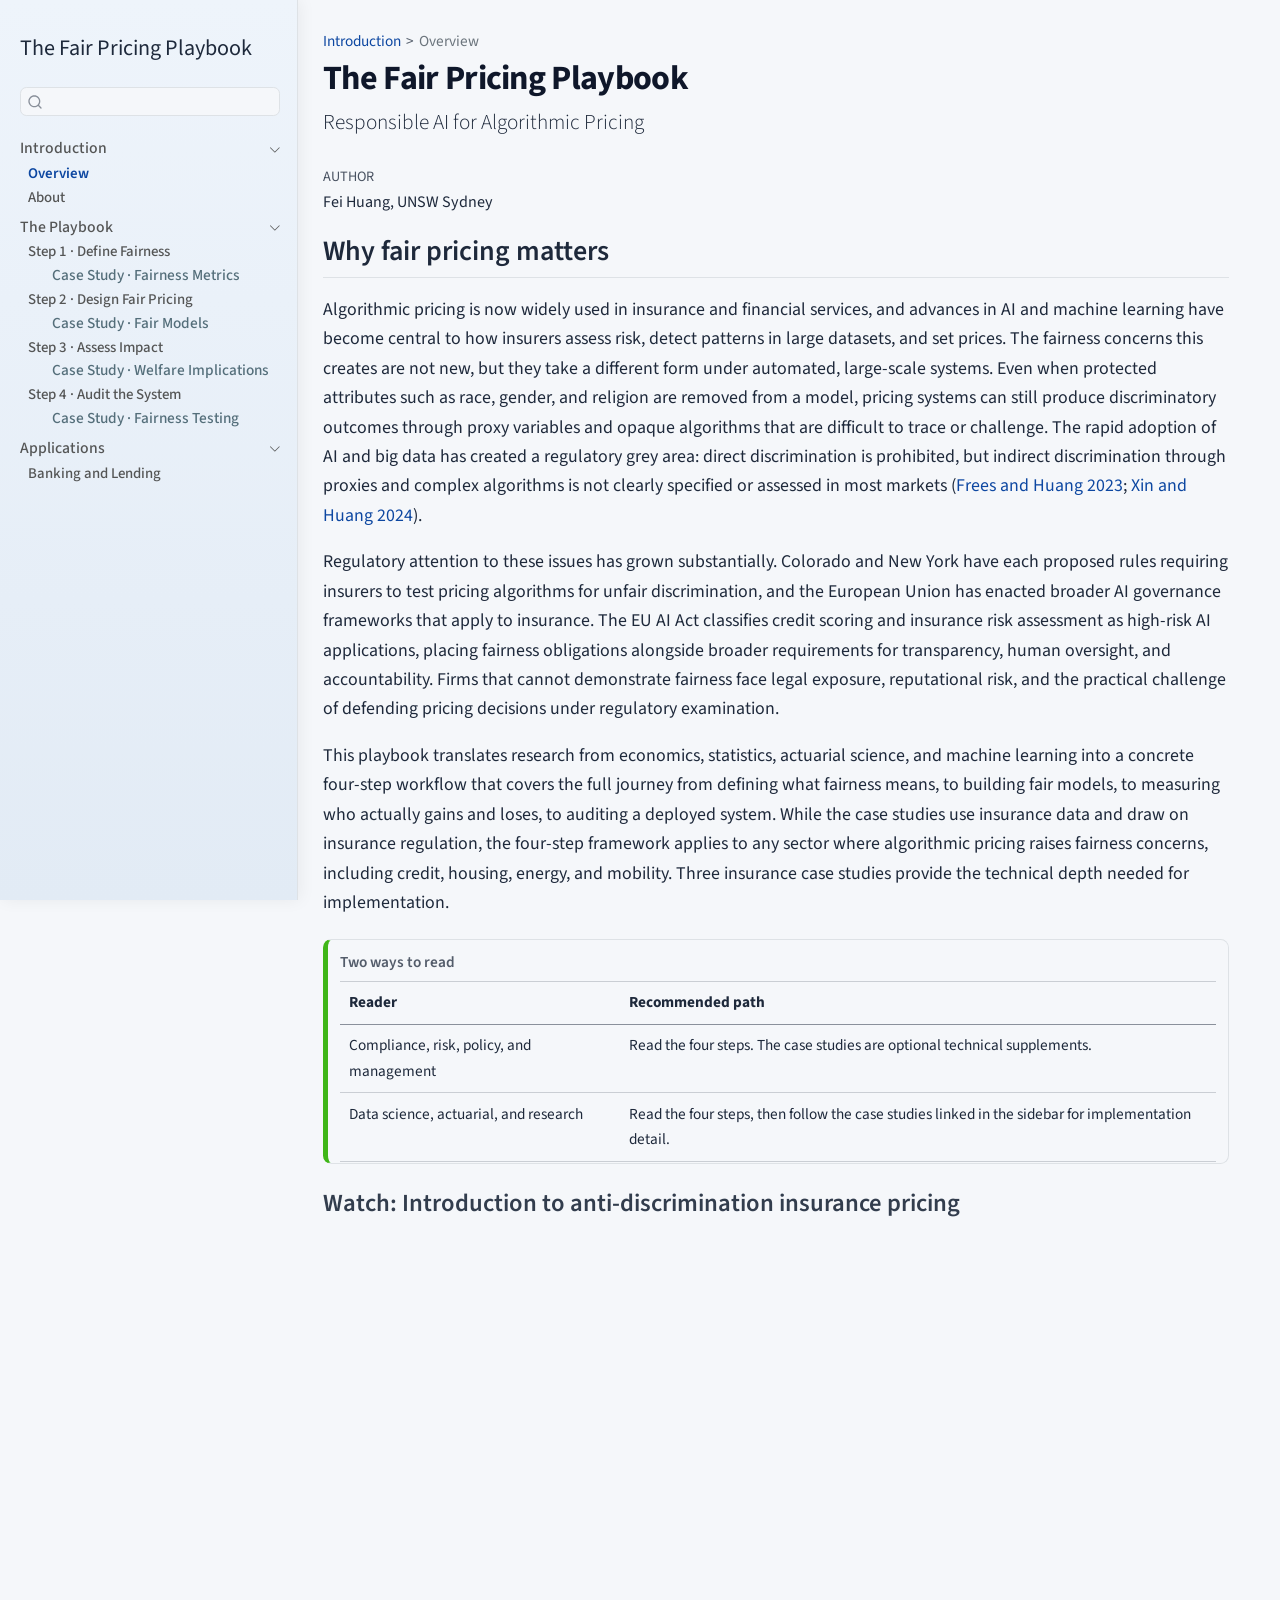
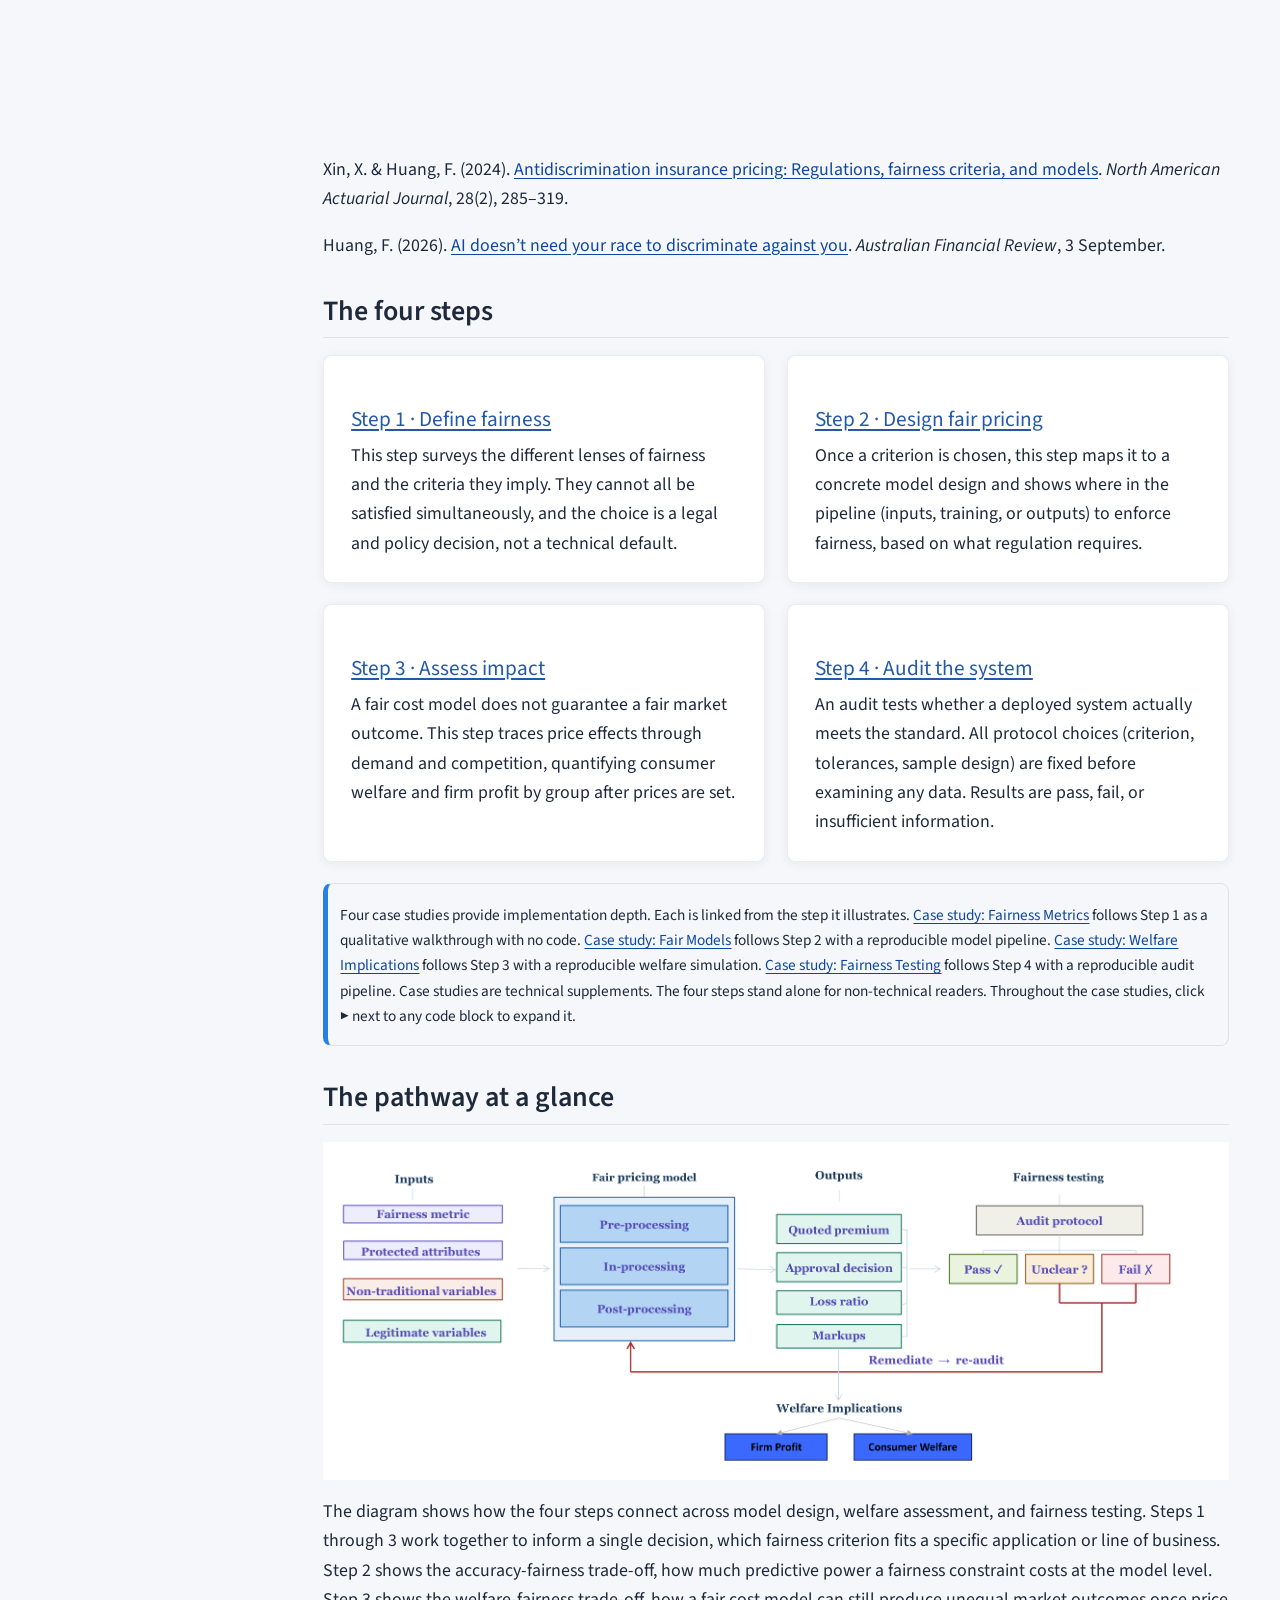
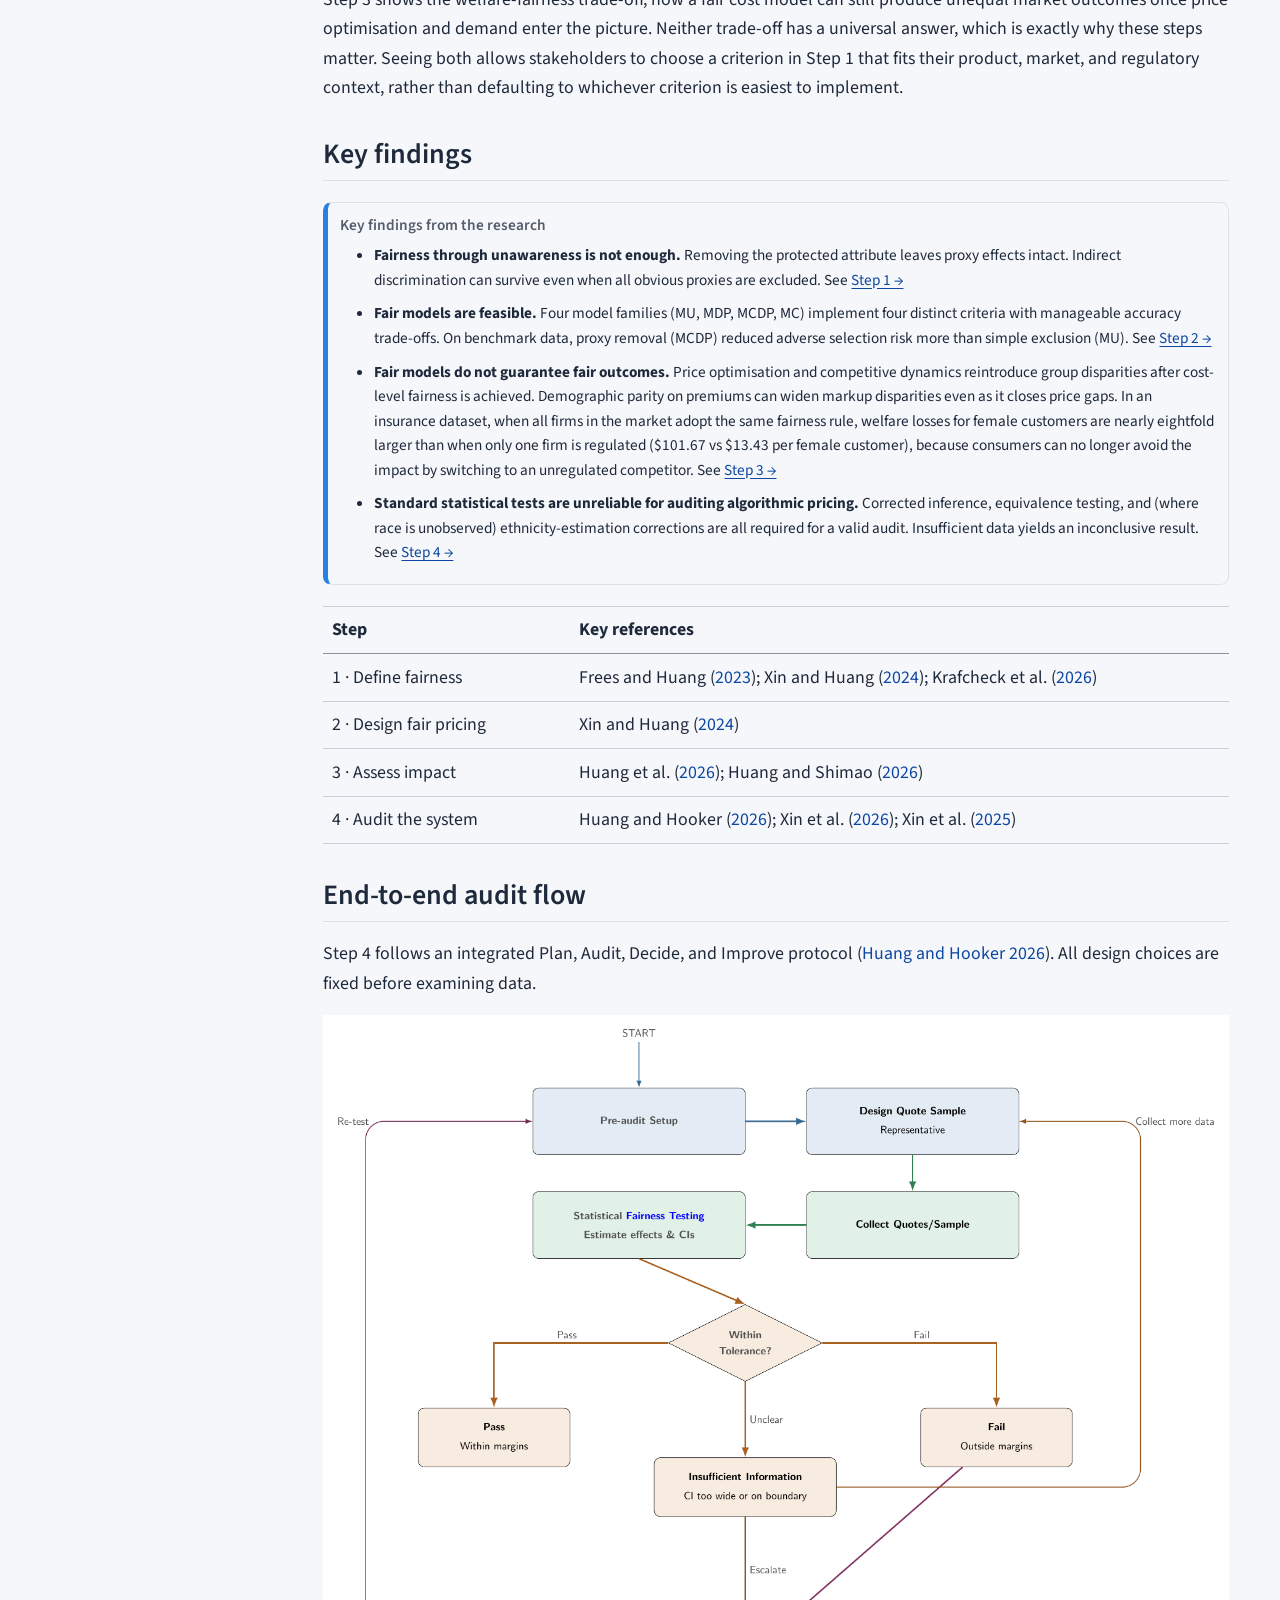
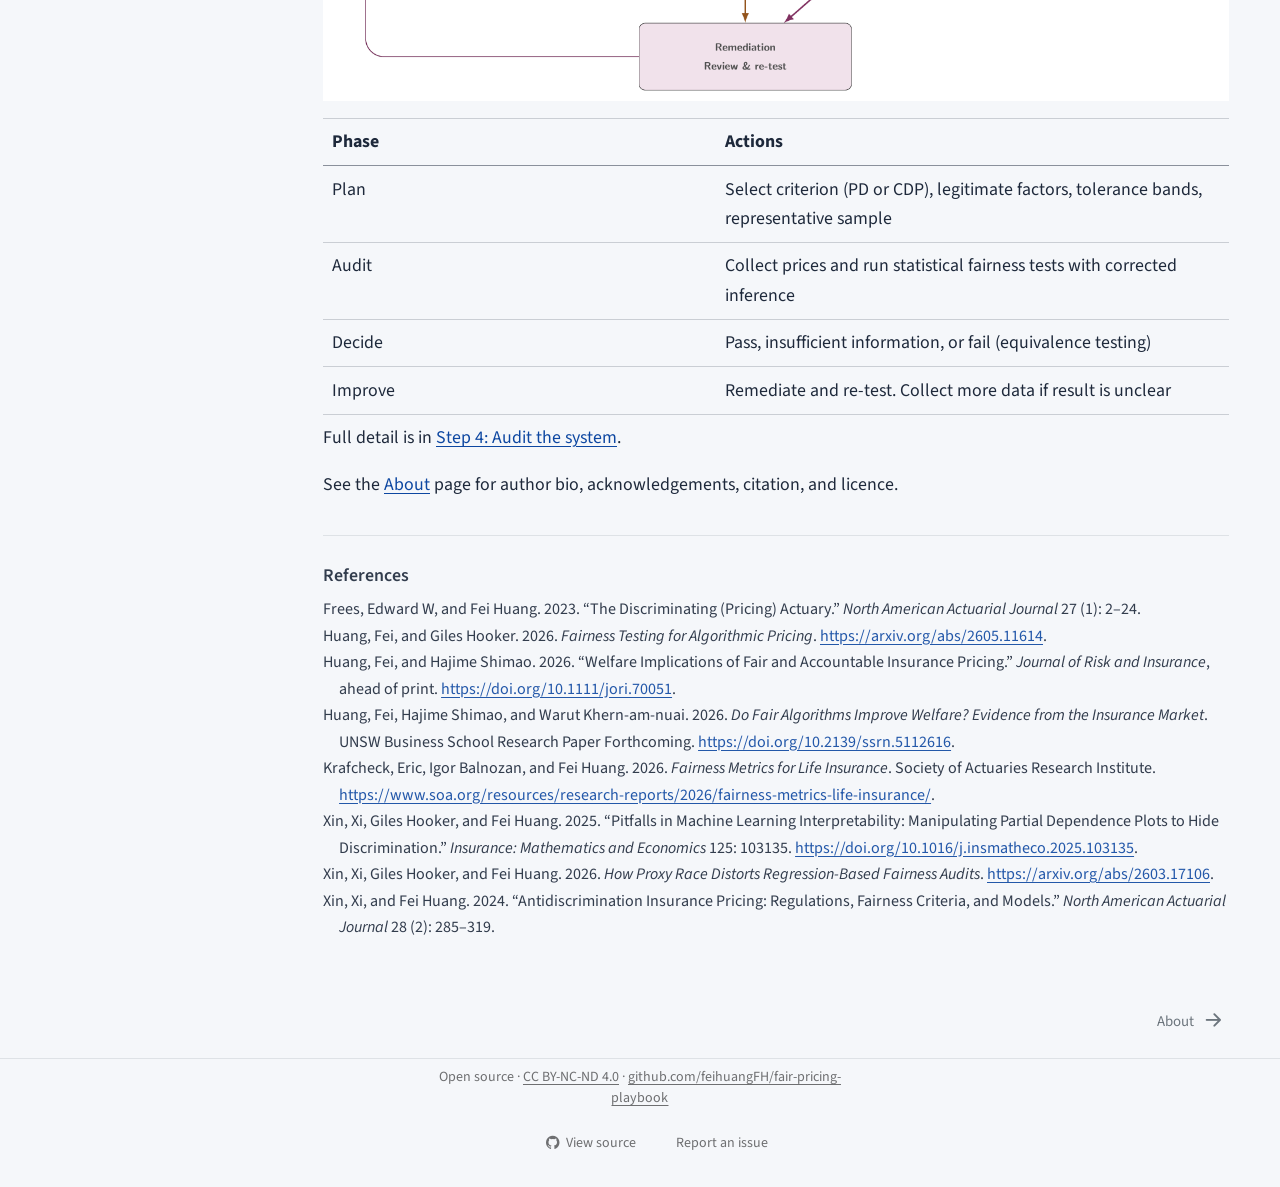
==== commit f4722ab3: "Polish index, about, and Banking pages; rename 'What the research shows' to 'Key findings' - index: " ====
--- a/docs/index.html
+++ b/docs/index.html
@@ -8,7 +8,7 @@
 
 <meta name="author" content="Fei Huang, UNSW Sydney">
 
-<title>About</title>
+<title>The Fair Pricing Playbook</title>
 <style>
 /* Default styles provided by pandoc.
 ** See https://pandoc.org/MANUAL.html#variables-for-html for config info.
@@ -23,41 +23,6 @@
   width: 0.8em;
   margin: 0 0.8em 0.2em -1em; /* quarto-specific, see https://github.com/quarto-dev/quarto-cli/issues/4556 */ 
   vertical-align: middle;
-}
-/* CSS for syntax highlighting */
-html { -webkit-text-size-adjust: 100%; }
-pre > code.sourceCode { white-space: pre; position: relative; }
-pre > code.sourceCode > span { display: inline-block; line-height: 1.25; }
-pre > code.sourceCode > span:empty { height: 1.2em; }
-.sourceCode { overflow: visible; }
-code.sourceCode > span { color: inherit; text-decoration: inherit; }
-div.sourceCode { margin: 1em 0; }
-pre.sourceCode { margin: 0; }
-@media screen {
-div.sourceCode { overflow: auto; }
-}
-@media print {
-pre > code.sourceCode { white-space: pre-wrap; }
-pre > code.sourceCode > span { text-indent: -5em; padding-left: 5em; }
-}
-pre.numberSource code
-  { counter-reset: source-line 0; }
-pre.numberSource code > span
-  { position: relative; left: -4em; counter-increment: source-line; }
-pre.numberSource code > span > a:first-child::before
-  { content: counter(source-line);
-    position: relative; left: -1em; text-align: right; vertical-align: baseline;
-    border: none; display: inline-block;
-    -webkit-touch-callout: none; -webkit-user-select: none;
-    -khtml-user-select: none; -moz-user-select: none;
-    -ms-user-select: none; user-select: none;
-    padding: 0 4px; width: 4em;
-  }
-pre.numberSource { margin-left: 3em;  padding-left: 4px; }
-div.sourceCode
-  {   }
-@media screen {
-pre > code.sourceCode > span > a:first-child::before { text-decoration: underline; }
 }
 /* CSS for citations */
 div.csl-bib-body { }
@@ -283,7 +248,7 @@
 
 <header id="title-block-header" class="quarto-title-block default"><nav class="quarto-page-breadcrumbs quarto-title-breadcrumbs d-none d-lg-block" aria-label="breadcrumb"><ol class="breadcrumb"><li class="breadcrumb-item"><a href="./index.html">Introduction</a></li><li class="breadcrumb-item"><a href="./index.html">Overview</a></li></ol></nav>
 <div class="quarto-title">
-<h1 class="title">About</h1>
+<h1 class="title">The Fair Pricing Playbook</h1>
 <p class="subtitle lead">Responsible AI for Algorithmic Pricing</p>
 </div>
 
@@ -389,8 +354,8 @@
 <p><img src="Playbook/plot/pathway-towards-fairness.png" class="img-fluid" style="width:100.0%" alt="Pathway towards fairness from model inputs and design through outputs, welfare, and fairness testing to pass, unclear, or fail"></p>
 <p>The diagram shows how the four steps connect across model design, welfare assessment, and fairness testing. Steps 1 through 3 work together to inform a single decision, which fairness criterion fits a specific application or line of business. Step 2 shows the accuracy-fairness trade-off, how much predictive power a fairness constraint costs at the model level. Step 3 shows the welfare-fairness trade-off, how a fair cost model can still produce unequal market outcomes once price optimisation and demand enter the picture. Neither trade-off has a universal answer, which is exactly why these steps matter. Seeing both allows stakeholders to choose a criterion in Step 1 that fits their product, market, and regulatory context, rather than defaulting to whichever criterion is easiest to implement.</p>
 </section>
-<section id="what-the-research-shows" class="level2">
-<h2 class="anchored" data-anchor-id="what-the-research-shows">What the research shows</h2>
+<section id="key-findings" class="level2">
+<h2 class="anchored" data-anchor-id="key-findings">Key findings</h2>
 <div class="callout callout-style-simple callout-note no-icon callout-titled">
 <div class="callout-header d-flex align-content-center">
 <div class="callout-icon-container">
@@ -404,7 +369,7 @@
 <ul>
 <li><strong>Fairness through unawareness is not enough.</strong> Removing the protected attribute leaves proxy effects intact. Indirect discrimination can survive even when all obvious proxies are excluded. See <a href="Playbook/Step-1-Define-Fairness.html">Step 1 →</a></li>
 <li><strong>Fair models are feasible.</strong> Four model families (MU, MDP, MCDP, MC) implement four distinct criteria with manageable accuracy trade-offs. On benchmark data, proxy removal (MCDP) reduced adverse selection risk more than simple exclusion (MU). See <a href="Playbook/Step-2-Design-Fair-Pricing.html">Step 2 →</a></li>
-<li><strong>Fair models do not guarantee fair outcomes.</strong> Price optimisation and competitive dynamics reintroduce group disparities after cost-level fairness is achieved. Demographic parity on premiums can widen markup disparities even as it closes price gaps. When all firms in the market adopt the same fairness rule, welfare losses for female customers are nearly eightfold larger than when only one firm is regulated ($101.67 vs $13.43 per female customer), because consumers can no longer avoid the impact by switching to an unregulated competitor. See <a href="Playbook/Step-3-Assess-Impact.html">Step 3 →</a></li>
+<li><strong>Fair models do not guarantee fair outcomes.</strong> Price optimisation and competitive dynamics reintroduce group disparities after cost-level fairness is achieved. Demographic parity on premiums can widen markup disparities even as it closes price gaps. In an insurance dataset, when all firms in the market adopt the same fairness rule, welfare losses for female customers are nearly eightfold larger than when only one firm is regulated ($101.67 vs $13.43 per female customer), because consumers can no longer avoid the impact by switching to an unregulated competitor. See <a href="Playbook/Step-3-Assess-Impact.html">Step 3 →</a></li>
 <li><strong>Standard statistical tests are unreliable for auditing algorithmic pricing.</strong> Corrected inference, equivalence testing, and (where race is unobserved) ethnicity-estimation corrections are all required for a valid audit. Insufficient data yields an inconclusive result. See <a href="Playbook/Step-4-Audit-the-System.html">Step 4 →</a></li>
 </ul>
 </div>
@@ -478,128 +443,7 @@
 <p>See the <a href="about.html">About</a> page for author bio, acknowledgements, citation, and licence.</p>
 
 
-<section id="about-the-author" class="level3">
-<h3 class="anchored" data-anchor-id="about-the-author">About the author</h3>
-<div class="callout callout-style-simple callout-tip no-icon callout-titled">
-<div class="callout-header d-flex align-content-center">
-<div class="callout-icon-container">
-<i class="callout-icon no-icon"></i>
-</div>
-<div class="callout-title-container flex-fill">
-<span class="screen-reader-only">Tip</span>Get in touch
-</div>
-</div>
-<div class="callout-body-container callout-body">
-<p>Firms, regulators, and policymakers who want to discuss fair pricing, audits, or policy applications are welcome to contact <a href="mailto:feihuang@unsw.edu.au">Dr Fei Huang</a>.</p>
-</div>
-</div>
-<div class="columns about-author">
-<div class="column" style="width:30%;">
-<p><img src="Fei_Huang.jpeg" class="about-author-photo img-fluid"></p>
-</div><div class="column" style="width:70%;">
-<section id="dr.-fei-huang" class="level4">
-<h4 class="anchored" data-anchor-id="dr.-fei-huang"><a href="https://www.unsw.edu.au/staff/fei-huang">Dr.&nbsp;Fei Huang</a></h4>
-<div class="about-author-contact">
-<p>School of Risk and Actuarial Studies, UNSW Business School</p>
-<p>Email: <a href="mailto:feihuang@unsw.edu.au">feihuang@unsw.edu.au</a> · Website: <a href="https://www.feihuang.org">feihuang.org</a></p>
-</div>
-<p>Dr.&nbsp;Fei Huang is an Associate Professor (with tenure) in Risk and Actuarial Studies at UNSW Business School. She holds degrees from Xiamen University (BSc), the University of Hong Kong (MPhil), and the Australian National University (PhD). Her research sits at the intersection of responsible AI, insurance, and data-driven decision-making, with emphasis on insurance and retirement systems that stay fair, sustainable, and resilient amid technological and climate change. She draws on statistics, machine learning, economics, and actuarial science to develop approaches that are accurate, interpretable, and equitable.</p>
-<p>Her work has been recognised with awards including the Australian Business Deans Council Award for Innovation and Excellence in Research, the Dean’s Award for Distinction, the North American Actuarial Journal Best Paper Award, and the Actuaries Institute Volunteer of the Year Award, and is supported by competitive funding such as Australian Research Council Discovery Projects and the National Industry PhD Program. She is a columnist for Actuaries Digital, works with industry and government on topics from fair pricing to longevity and climate resilience, and has advised regulators internationally, including as an invited expert at the New York State Assembly public hearing on AI in insurance. At UNSW she teaches actuarial data science and responsible AI and has received multiple teaching excellence awards.</p>
-</section>
-</div>
-</div>
-</section>
-<section id="invited-talks-on-this-playbook" class="level3">
-<h3 class="anchored" data-anchor-id="invited-talks-on-this-playbook">Invited talks on this playbook</h3>
-<table class="caption-top table">
-<thead>
-<tr class="header">
-<th>Year</th>
-<th>Event</th>
-<th>Links</th>
-</tr>
-</thead>
-<tbody>
-<tr class="odd">
-<td>2026</td>
-<td>Invited Speaker, Swiss Re Atelier Program</td>
-<td></td>
-</tr>
-<tr class="even">
-<td>2026</td>
-<td>Invited Speaker, International Association of Insurance Supervisors (IAIS) Market Conduct Working Group</td>
-<td><a href="https://lnkd.in/p/gMXiwWev">Event</a></td>
-</tr>
-<tr class="odd">
-<td>2026</td>
-<td>Plenary Speaker, Actuarial Research Conference, Ohio State University</td>
-<td><a href="https://math.osu.edu/2026ARC">Event</a></td>
-</tr>
-<tr class="even">
-<td>2026</td>
-<td>Plenary Speaker, China International Conference on Insurance and Risk Management (CICIRM), Tsinghua University</td>
-<td><a href="https://ccirm.sem.tsinghua.edu.cn/ccirm/index.html">Event</a></td>
-</tr>
-<tr class="odd">
-<td>2026</td>
-<td>Insight Session, Actuaries Institute of Australia</td>
-<td><a href="https://www.youtube.com/watch?v=GlMdu3s5unI&amp;feature=youtu.be">Recording</a> · <a href="https://content.actuaries.asn.au/resources/resource-ce6yyqn64sx3-786882053-16968">Slides</a></td>
-</tr>
-<tr class="even">
-<td>2026</td>
-<td>Responsible AI and Analytics for Insurance Workshop, Wharton School, University of Pennsylvania</td>
-<td><a href="https://ai-analytics.wharton.upenn.edu/responsible-ai-analytics-for-insurance-workshop/">Event</a> · <a href="https://youtu.be/aGLZ_mUkrtQ?si=sI6c3Uo574ewfsZ7">Recording</a></td>
-</tr>
-</tbody>
-</table>
-</section>
-<section id="media-coverage" class="level3">
-<h3 class="anchored" data-anchor-id="media-coverage">Media coverage</h3>
-<p>Huang, F. (2026). <a href="https://www.businessthink.unsw.edu.au/articles/insurance-pricing-fairness-tests-algorithm-discrimination">A four-step framework: improving fairness in insurance pricing</a>. <em>BusinessThink</em>, UNSW Sydney.</p>
-<p>Wharton AI &amp; Analytics Initiative (2026). <a href="https://ai-analytics.wharton.upenn.edu/news/lessons-from-the-responsible-ai-analytics-for-insurance-workshop/">Lessons from the Responsible AI &amp; Analytics for Insurance Workshop</a>. Wharton School, University of Pennsylvania.</p>
-<p>Huang, F. (2026). <a href="https://www.actuaries.asn.au/research-analysis/ai-insurance-pricing-fairness">When algorithms set your premium</a>. <em>Actuaries Digital</em>, Actuaries Institute of Australia.</p>
-</section>
-<section id="how-to-cite" class="level3">
-<h3 class="anchored" data-anchor-id="how-to-cite">How to cite</h3>
-<section id="citing-the-website-archived-version-on-zenodo" class="level4">
-<h4 class="anchored" data-anchor-id="citing-the-website-archived-version-on-zenodo">Citing the website (archived version on Zenodo)</h4>
-<p>Huang, F. (2026). <em>The Fair Pricing Playbook: Responsible AI for Algorithmic Pricing</em> (v1.0.0). Zenodo. https://doi.org/10.5281/zenodo.20879782</p>
-<div class="callout callout-style-simple callout-note callout-titled" title="Show BibTeX">
-<div class="callout-header d-flex align-content-center collapsed" data-bs-toggle="collapse" data-bs-target=".callout-4-contents" aria-controls="callout-4" aria-expanded="false" aria-label="Toggle callout">
-<div class="callout-icon-container">
-<i class="callout-icon"></i>
-</div>
-<div class="callout-title-container flex-fill">
-<span class="screen-reader-only">Note</span>Show BibTeX
-</div>
-<div class="callout-btn-toggle d-inline-block border-0 py-1 ps-1 pe-0 float-end"><i class="callout-toggle"></i></div>
-</div>
-<div id="callout-4" class="callout-4-contents callout-collapse collapse">
-<div class="callout-body-container callout-body">
-<div class="code-copy-outer-scaffold"><div class="sourceCode" id="cb1"><pre class="sourceCode bibtex code-with-copy"><code class="sourceCode bibtex"><span id="cb1-1"><a href="#cb1-1" aria-hidden="true" tabindex="-1"></a><span class="va">@misc</span>{<span class="ot">huang2026fairpricingplaybook_website</span>,</span>
-<span id="cb1-2"><a href="#cb1-2" aria-hidden="true" tabindex="-1"></a>  <span class="dt">title</span>     = {The Fair Pricing Playbook: A practical framework for</span>
-<span id="cb1-3"><a href="#cb1-3" aria-hidden="true" tabindex="-1"></a>               Responsible AI in algorithmic pricing},</span>
-<span id="cb1-4"><a href="#cb1-4" aria-hidden="true" tabindex="-1"></a>  <span class="dt">author</span>    = {Huang, Fei},</span>
-<span id="cb1-5"><a href="#cb1-5" aria-hidden="true" tabindex="-1"></a>  <span class="dt">year</span>      = {2026},</span>
-<span id="cb1-6"><a href="#cb1-6" aria-hidden="true" tabindex="-1"></a>  <span class="dt">version</span>   = {v1.0.0},</span>
-<span id="cb1-7"><a href="#cb1-7" aria-hidden="true" tabindex="-1"></a>  <span class="dt">publisher</span> = {Zenodo},</span>
-<span id="cb1-8"><a href="#cb1-8" aria-hidden="true" tabindex="-1"></a>  <span class="dt">doi</span>       = {10.5281/zenodo.20879782},</span>
-<span id="cb1-9"><a href="#cb1-9" aria-hidden="true" tabindex="-1"></a>  <span class="dt">url</span>       = {https://doi.org/10.5281/zenodo.20879782}</span>
-<span id="cb1-10"><a href="#cb1-10" aria-hidden="true" tabindex="-1"></a>}</span></code></pre></div><button title="Copy to Clipboard" class="code-copy-button"><i class="bi"></i></button></div>
-</div>
-</div>
-</div>
-</section>
-</section>
-<section id="license" class="level3">
-<h3 class="anchored" data-anchor-id="license">License</h3>
-<p>Materials are licensed under <a href="https://creativecommons.org/licenses/by-nc-nd/4.0/">CC BY-NC-ND 4.0</a>. See LICENSE.</p>
-</section>
-<section id="development-note" class="level3">
-<h3 class="anchored" data-anchor-id="development-note">Development note</h3>
-<p>This project was developed with support from AI coding assistants. All analysis, content decisions, and conclusions are the author’s own and her responsibility.</p>
-
-</section>
+
 </section>
 
 <div id="quarto-appendix" class="default"><section class="quarto-appendix-contents" role="doc-bibliography" id="quarto-bibliography"><h2 class="anchored quarto-appendix-heading">References</h2><div id="refs" class="references csl-bib-body hanging-indent" role="list">
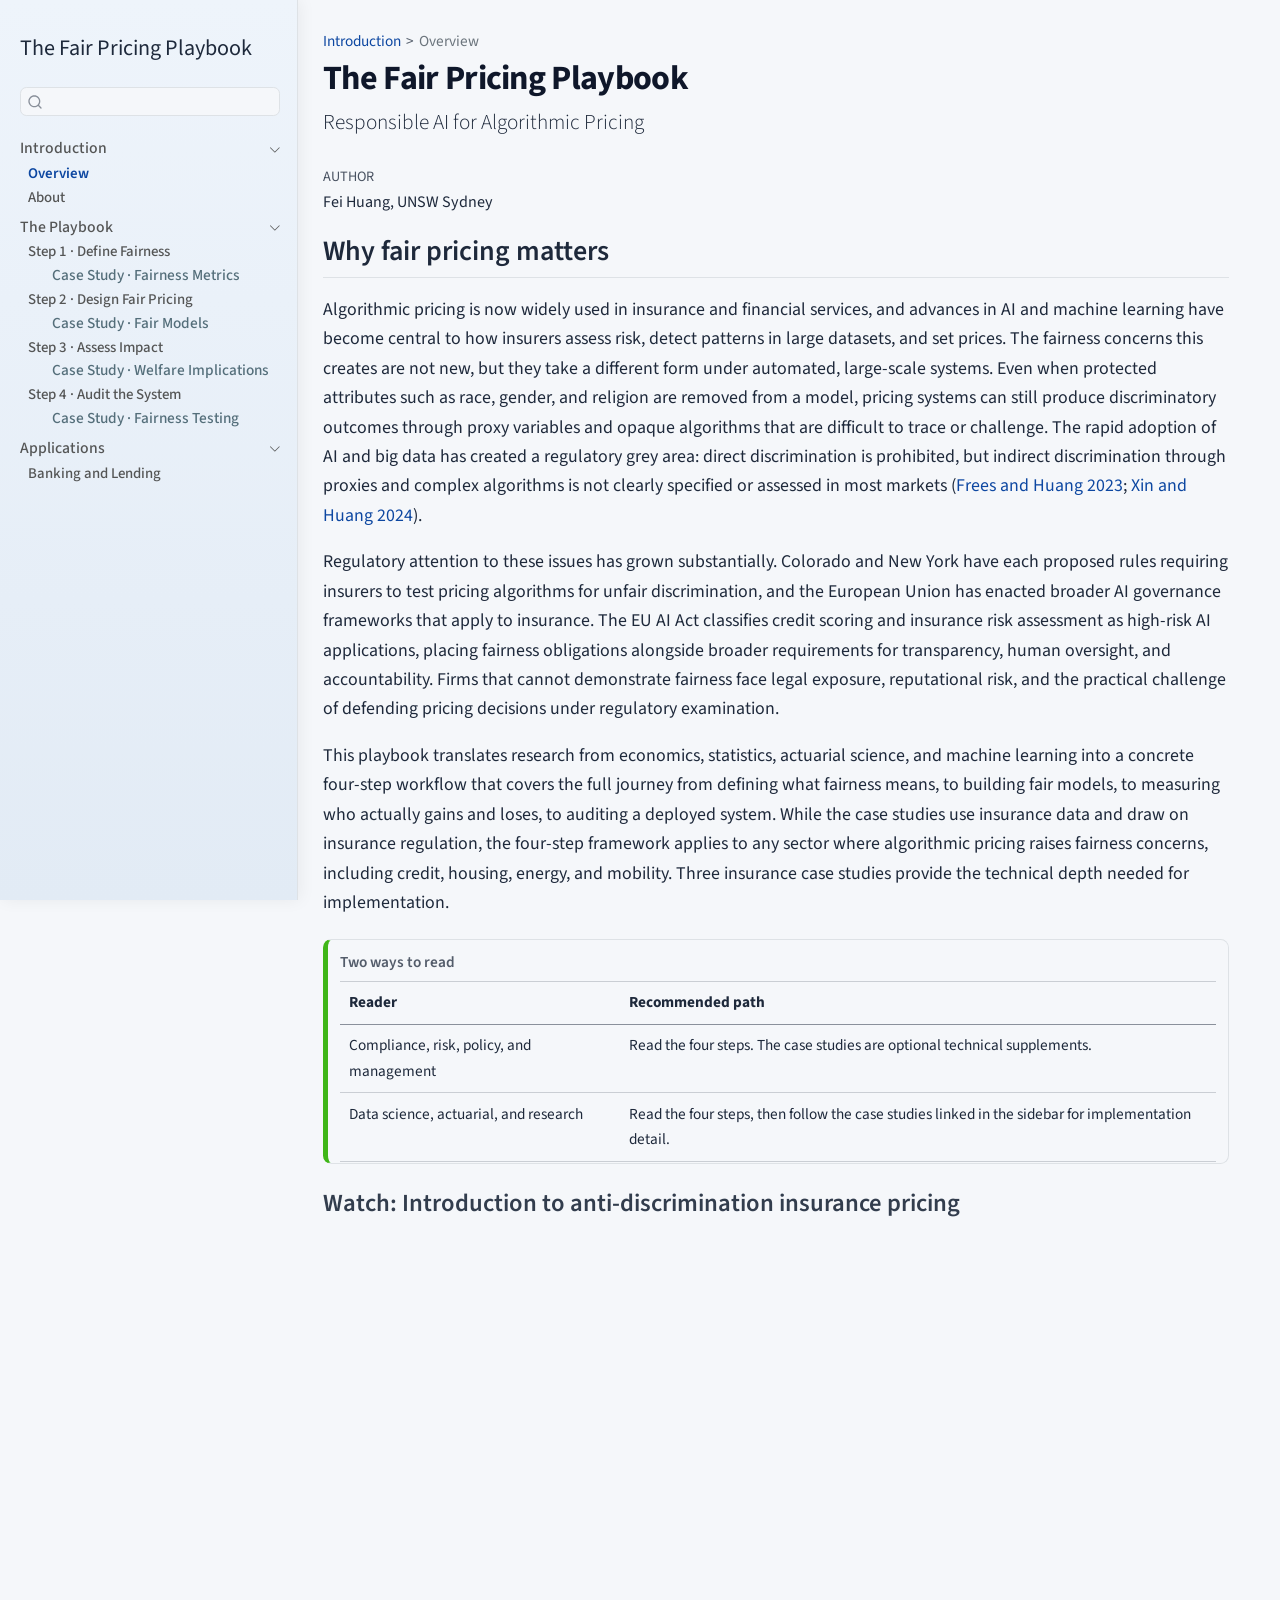
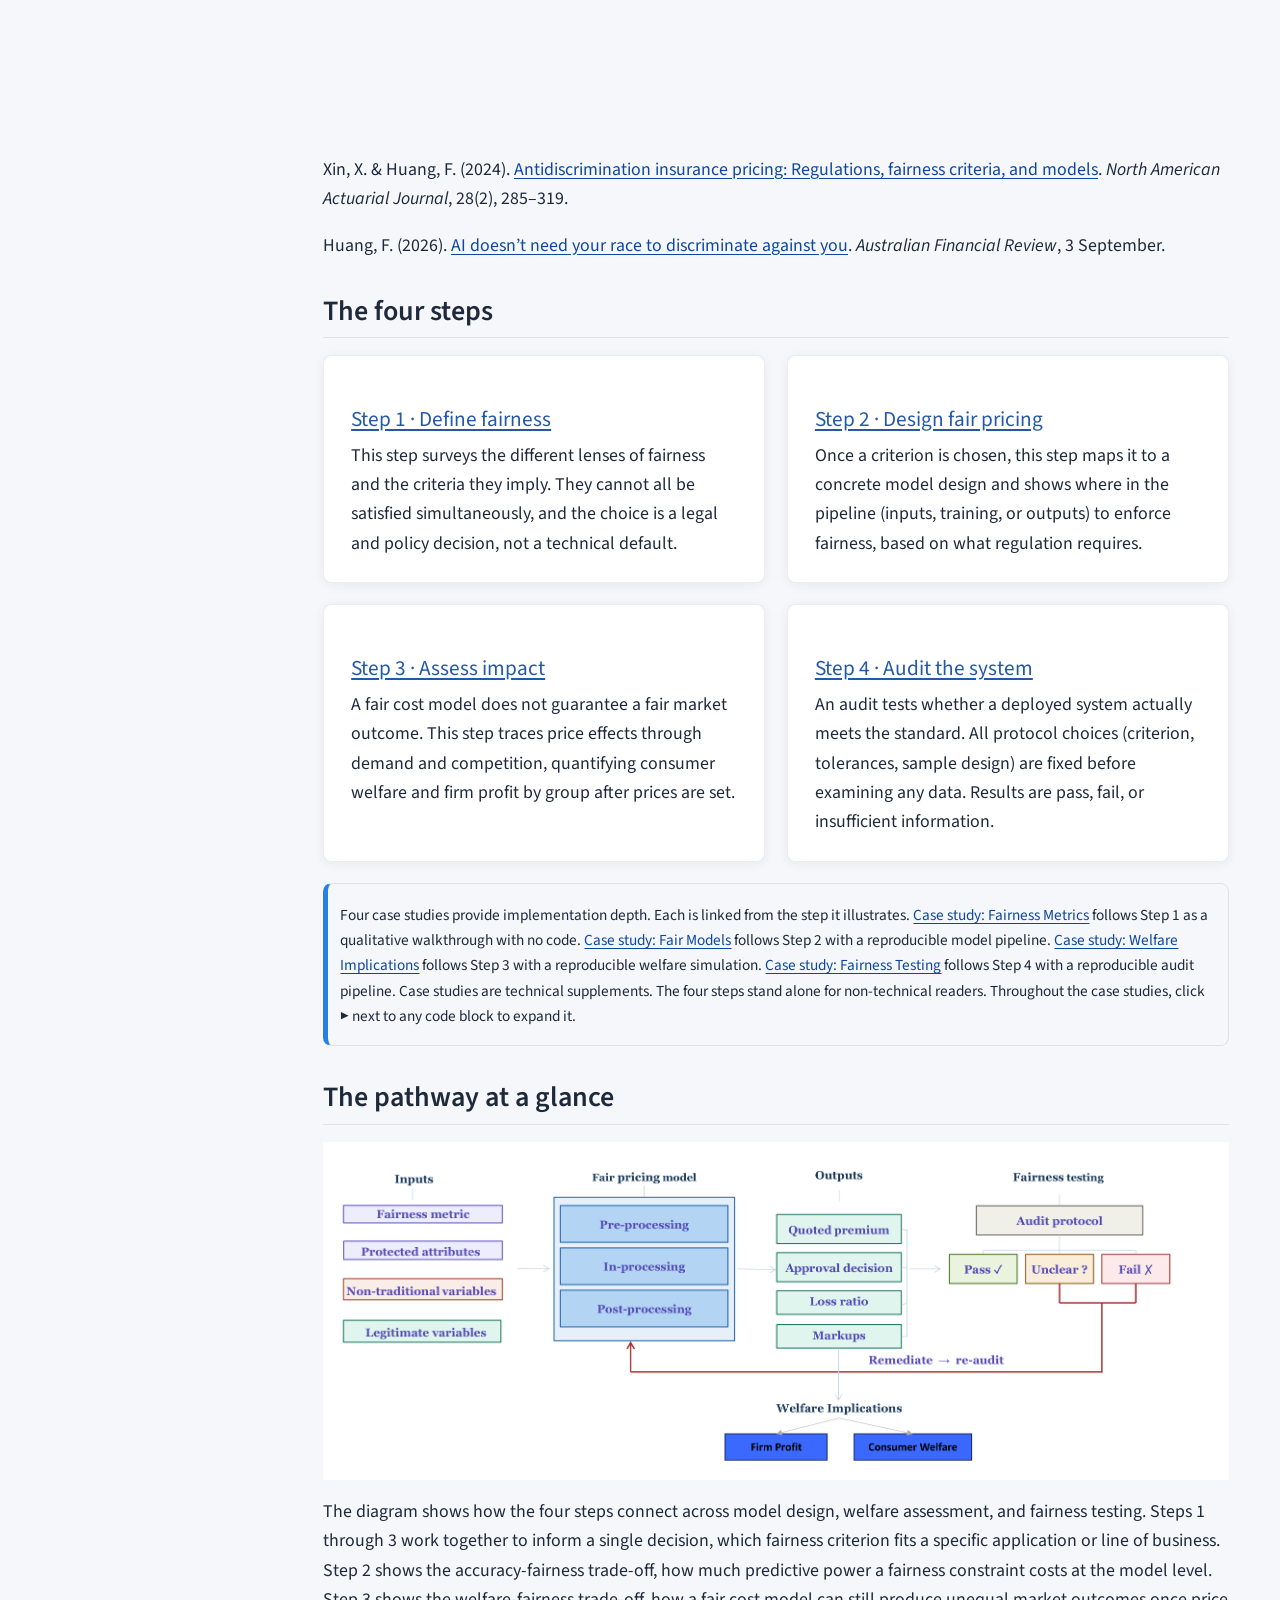
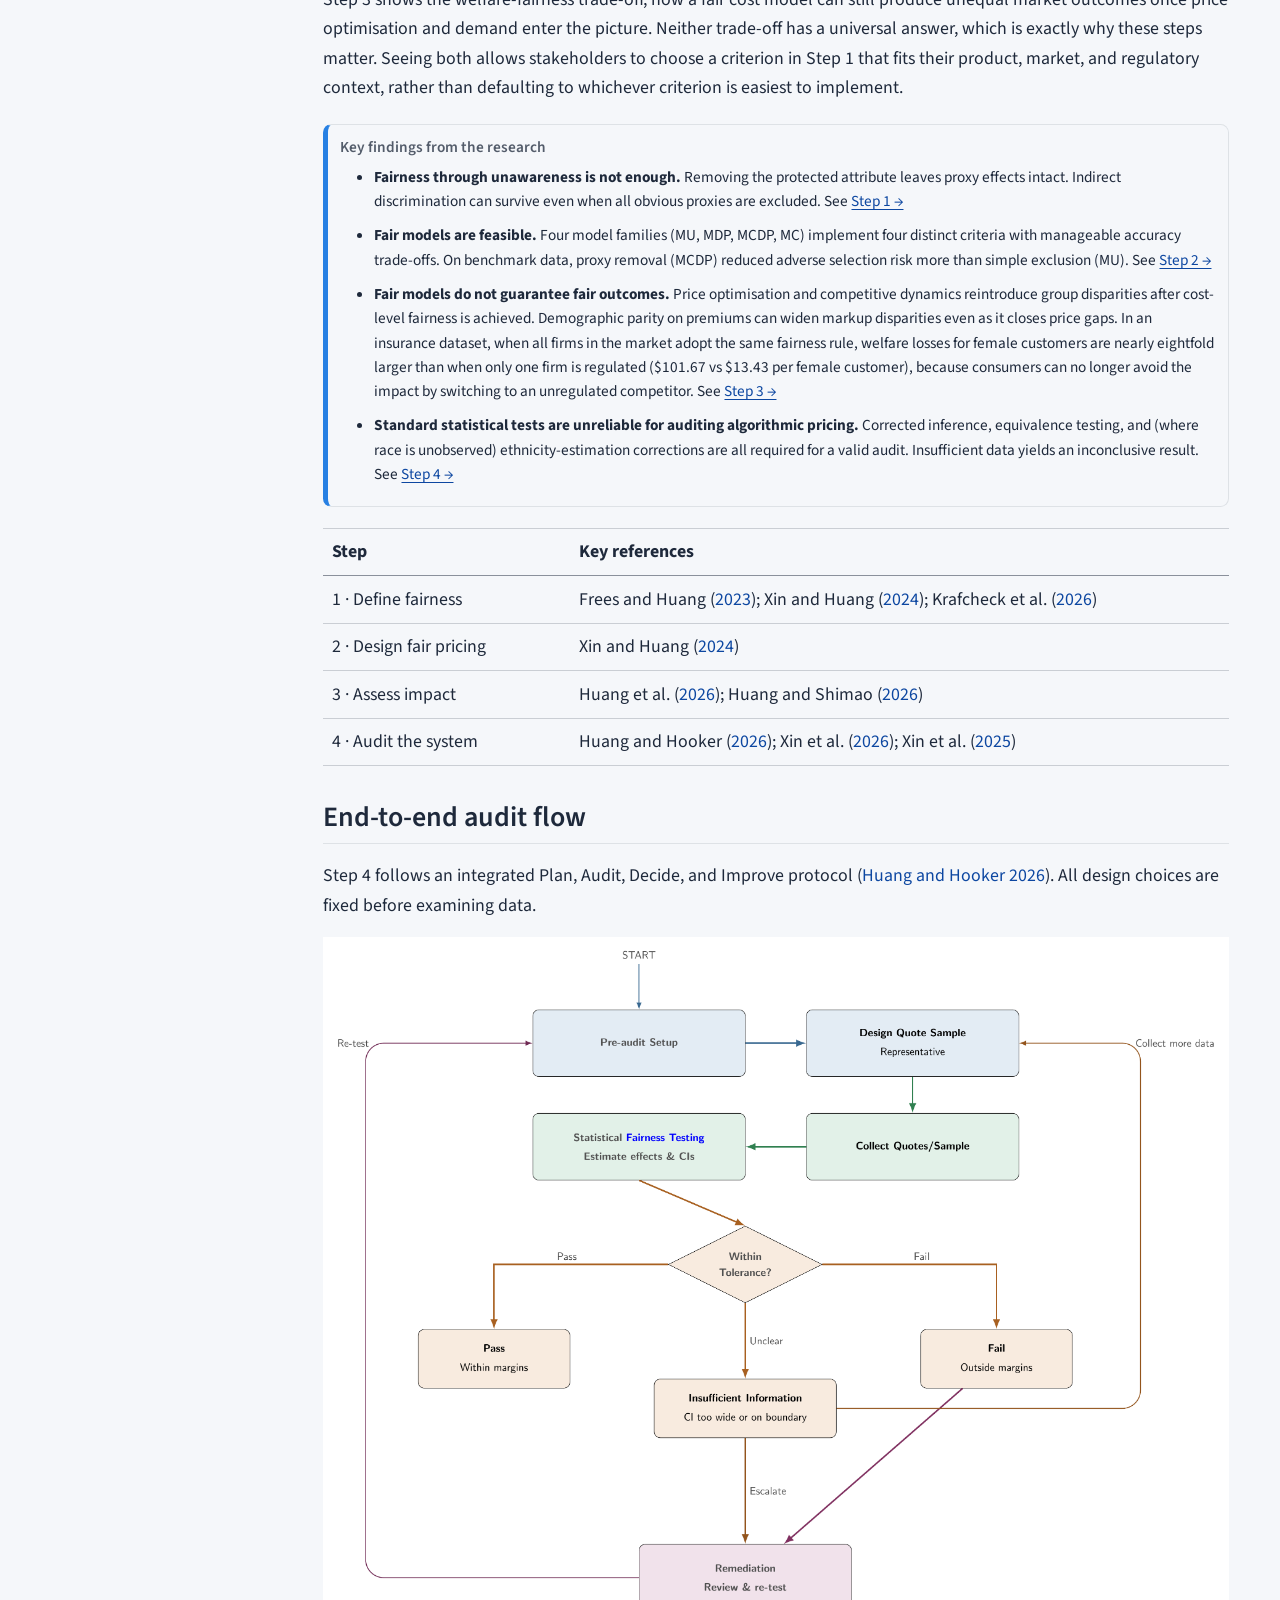
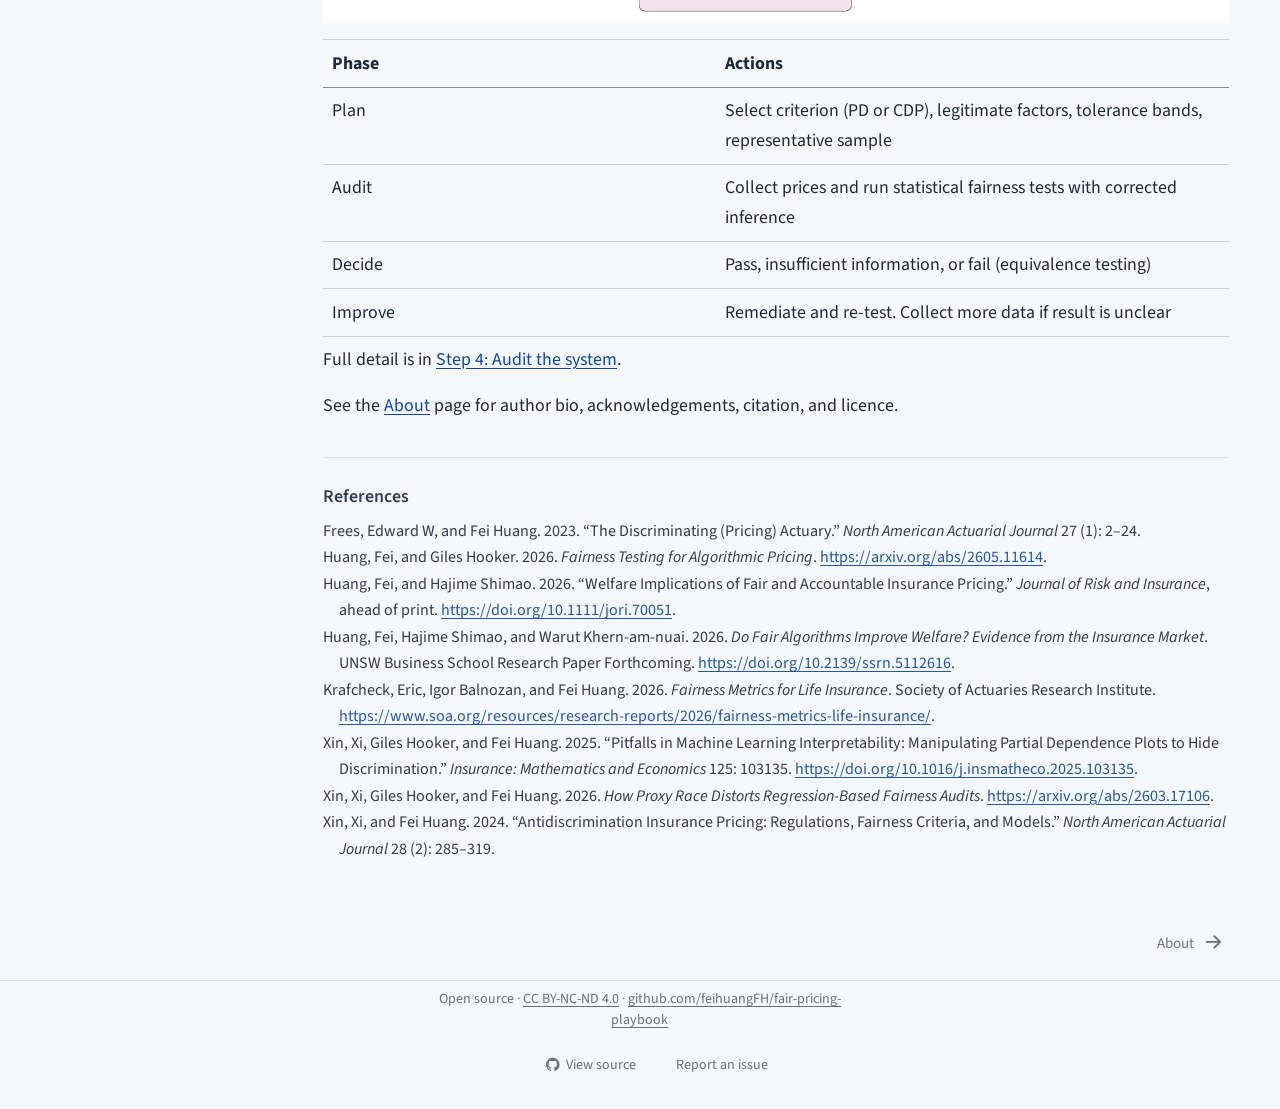
==== commit 4d035d68: "Remove redundant 'Key findings' section heading from Overview Co-Authored-By: Claude Sonnet 4.6 <nor" ====
--- a/docs/index.html
+++ b/docs/index.html
@@ -353,9 +353,6 @@
 <h2 class="anchored" data-anchor-id="the-pathway-at-a-glance">The pathway at a glance</h2>
 <p><img src="Playbook/plot/pathway-towards-fairness.png" class="img-fluid" style="width:100.0%" alt="Pathway towards fairness from model inputs and design through outputs, welfare, and fairness testing to pass, unclear, or fail"></p>
 <p>The diagram shows how the four steps connect across model design, welfare assessment, and fairness testing. Steps 1 through 3 work together to inform a single decision, which fairness criterion fits a specific application or line of business. Step 2 shows the accuracy-fairness trade-off, how much predictive power a fairness constraint costs at the model level. Step 3 shows the welfare-fairness trade-off, how a fair cost model can still produce unequal market outcomes once price optimisation and demand enter the picture. Neither trade-off has a universal answer, which is exactly why these steps matter. Seeing both allows stakeholders to choose a criterion in Step 1 that fits their product, market, and regulatory context, rather than defaulting to whichever criterion is easiest to implement.</p>
-</section>
-<section id="key-findings" class="level2">
-<h2 class="anchored" data-anchor-id="key-findings">Key findings</h2>
 <div class="callout callout-style-simple callout-note no-icon callout-titled">
 <div class="callout-header d-flex align-content-center">
 <div class="callout-icon-container">
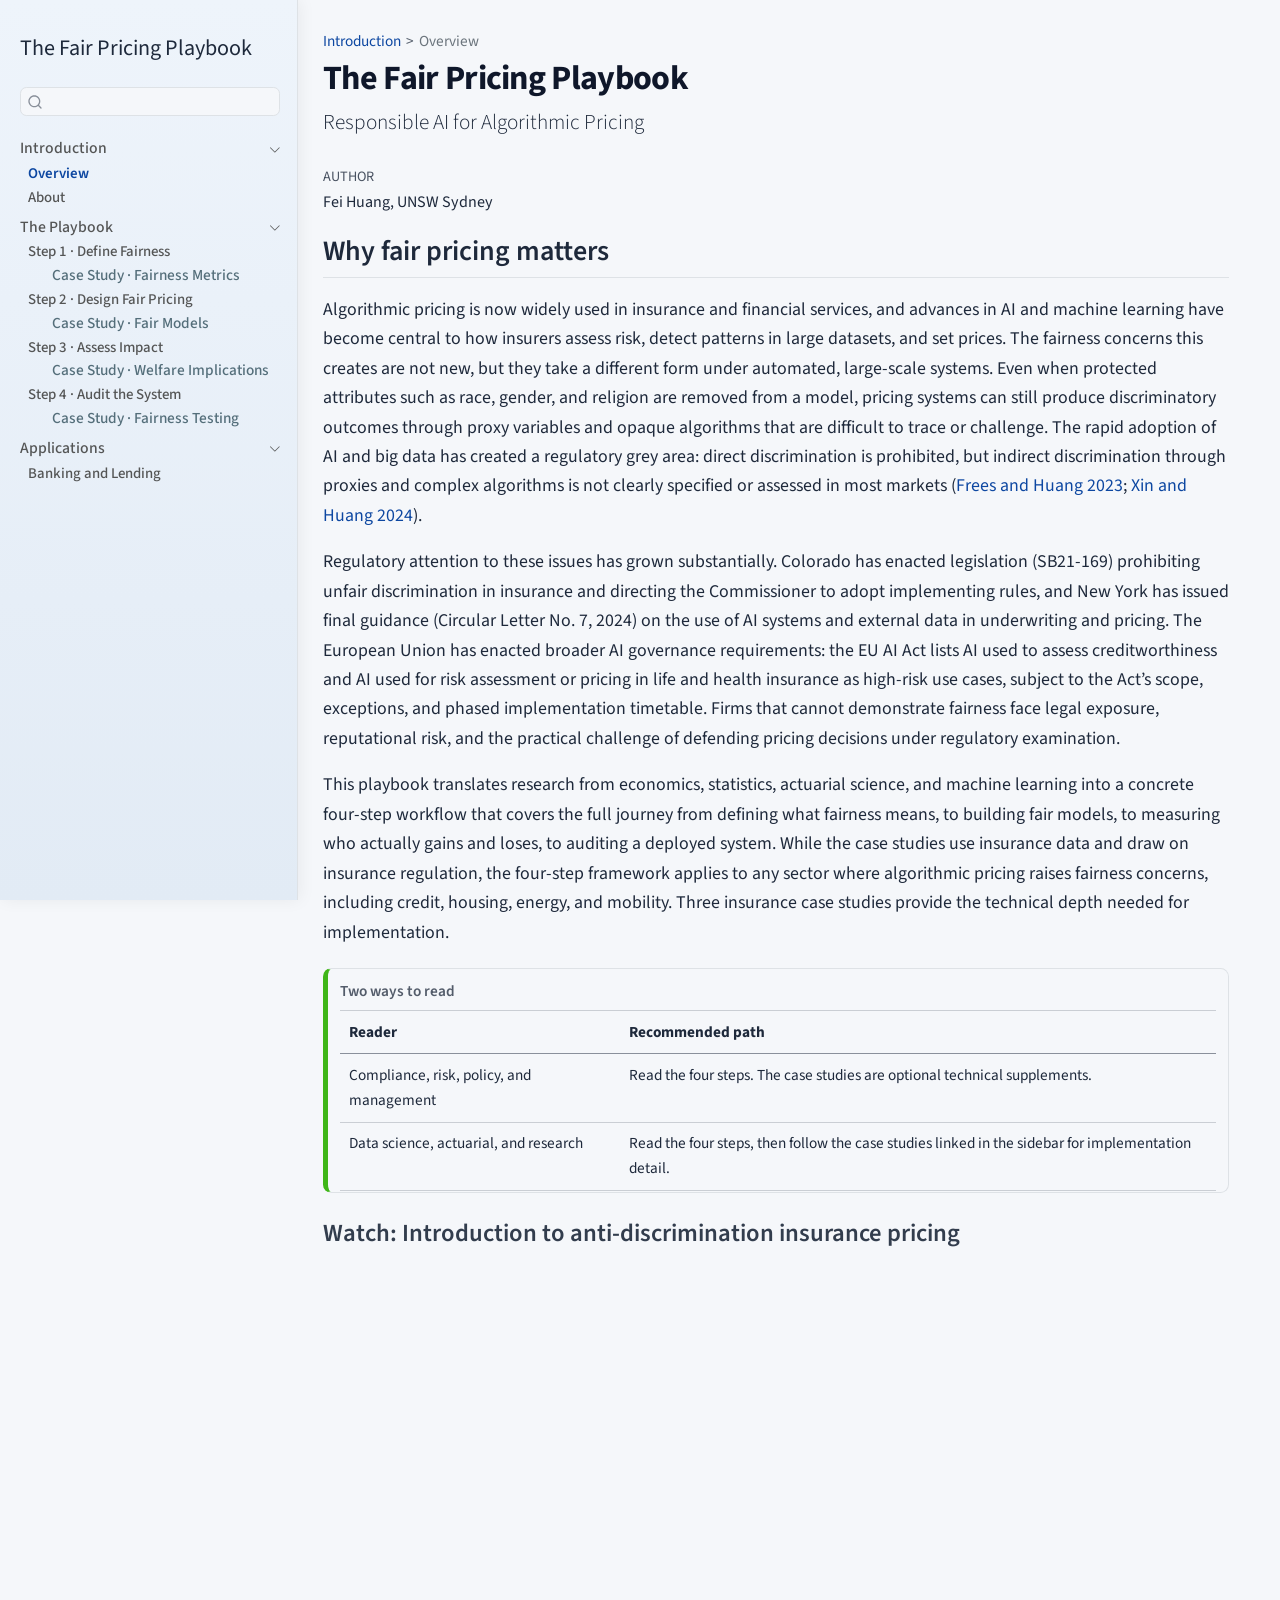
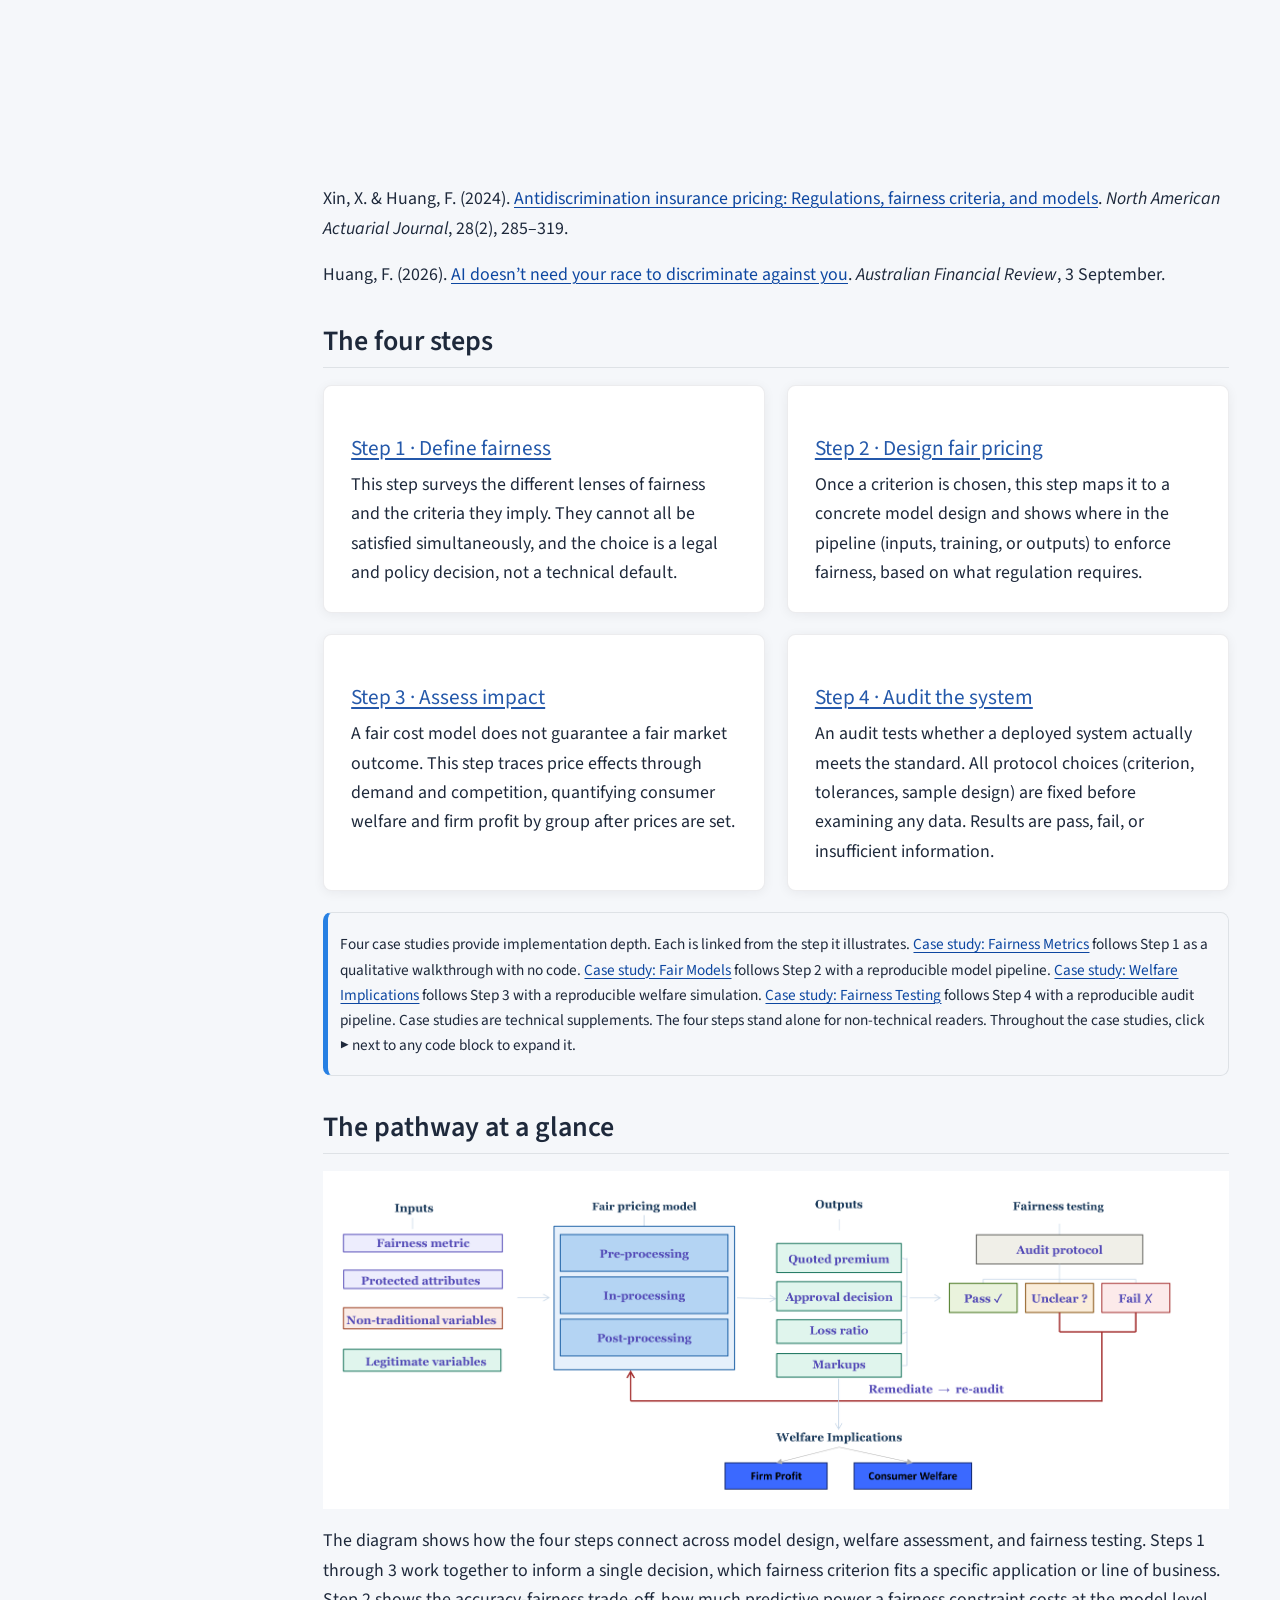
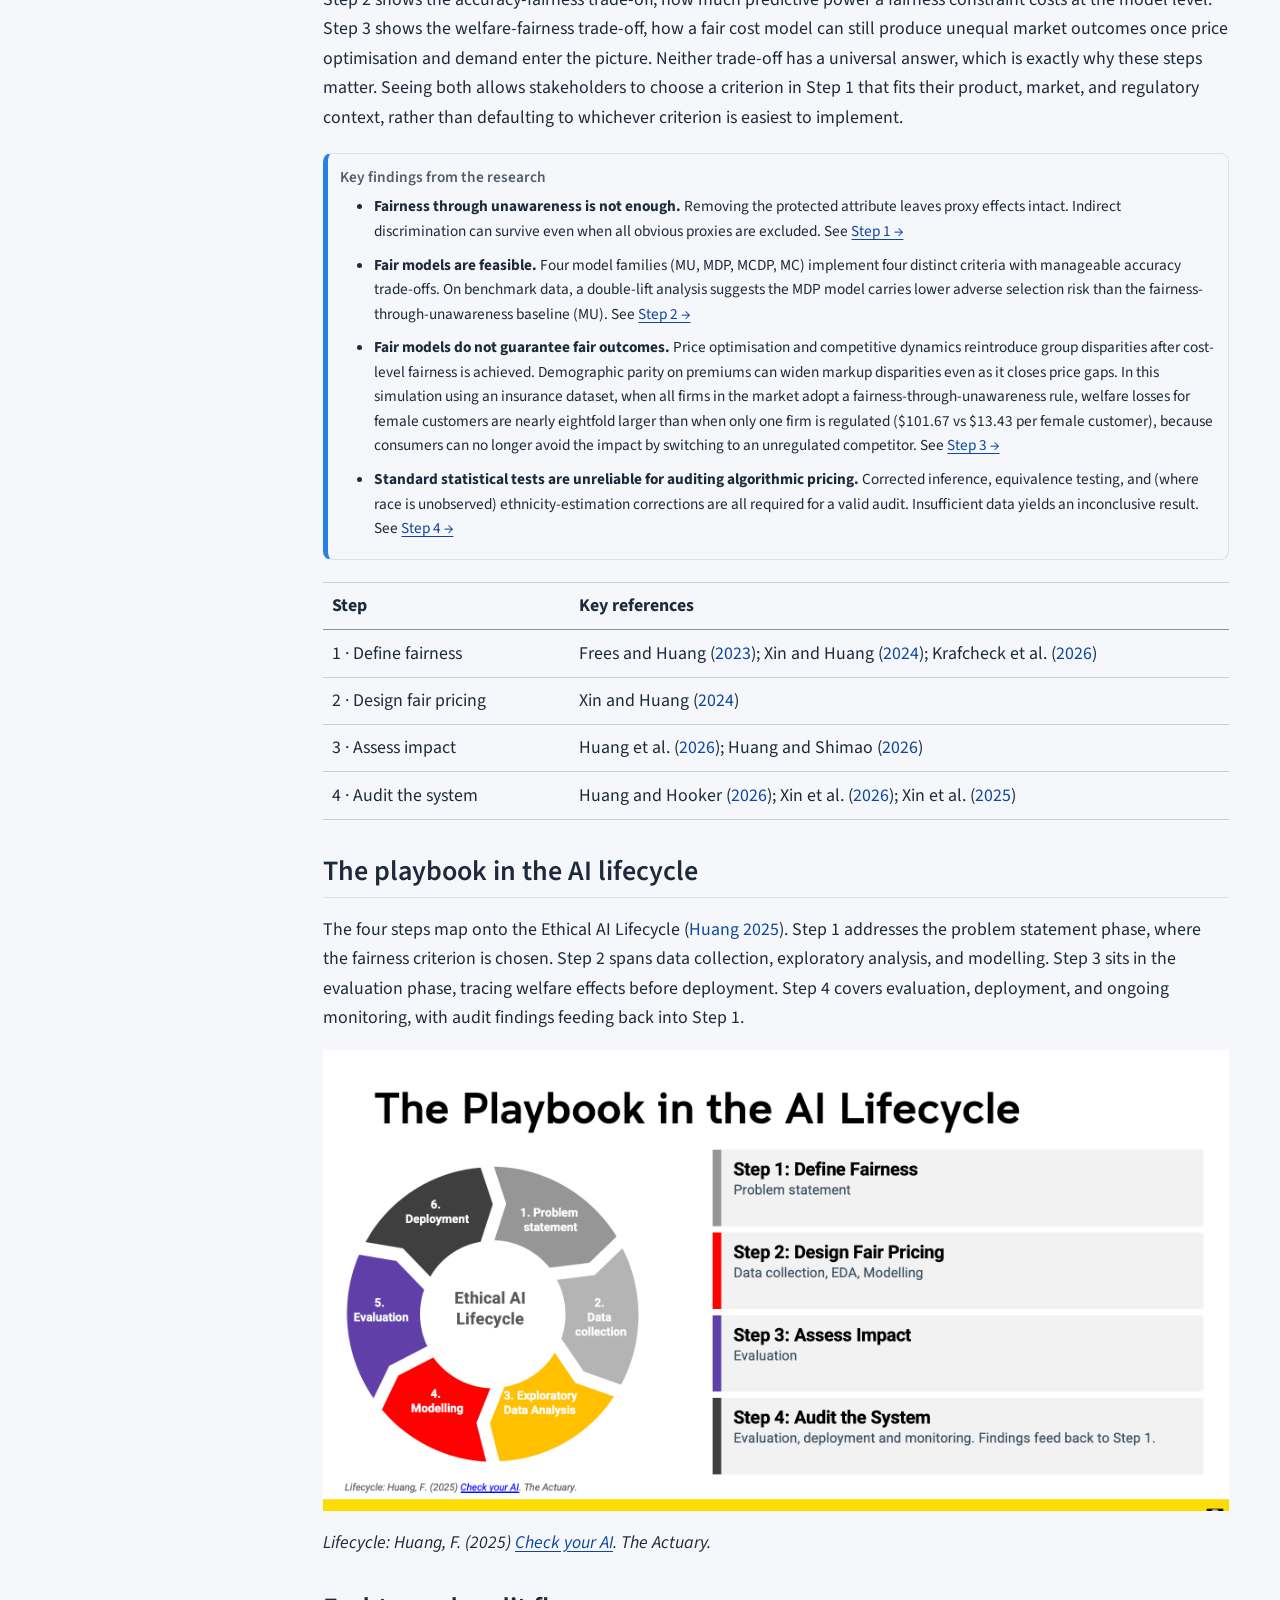
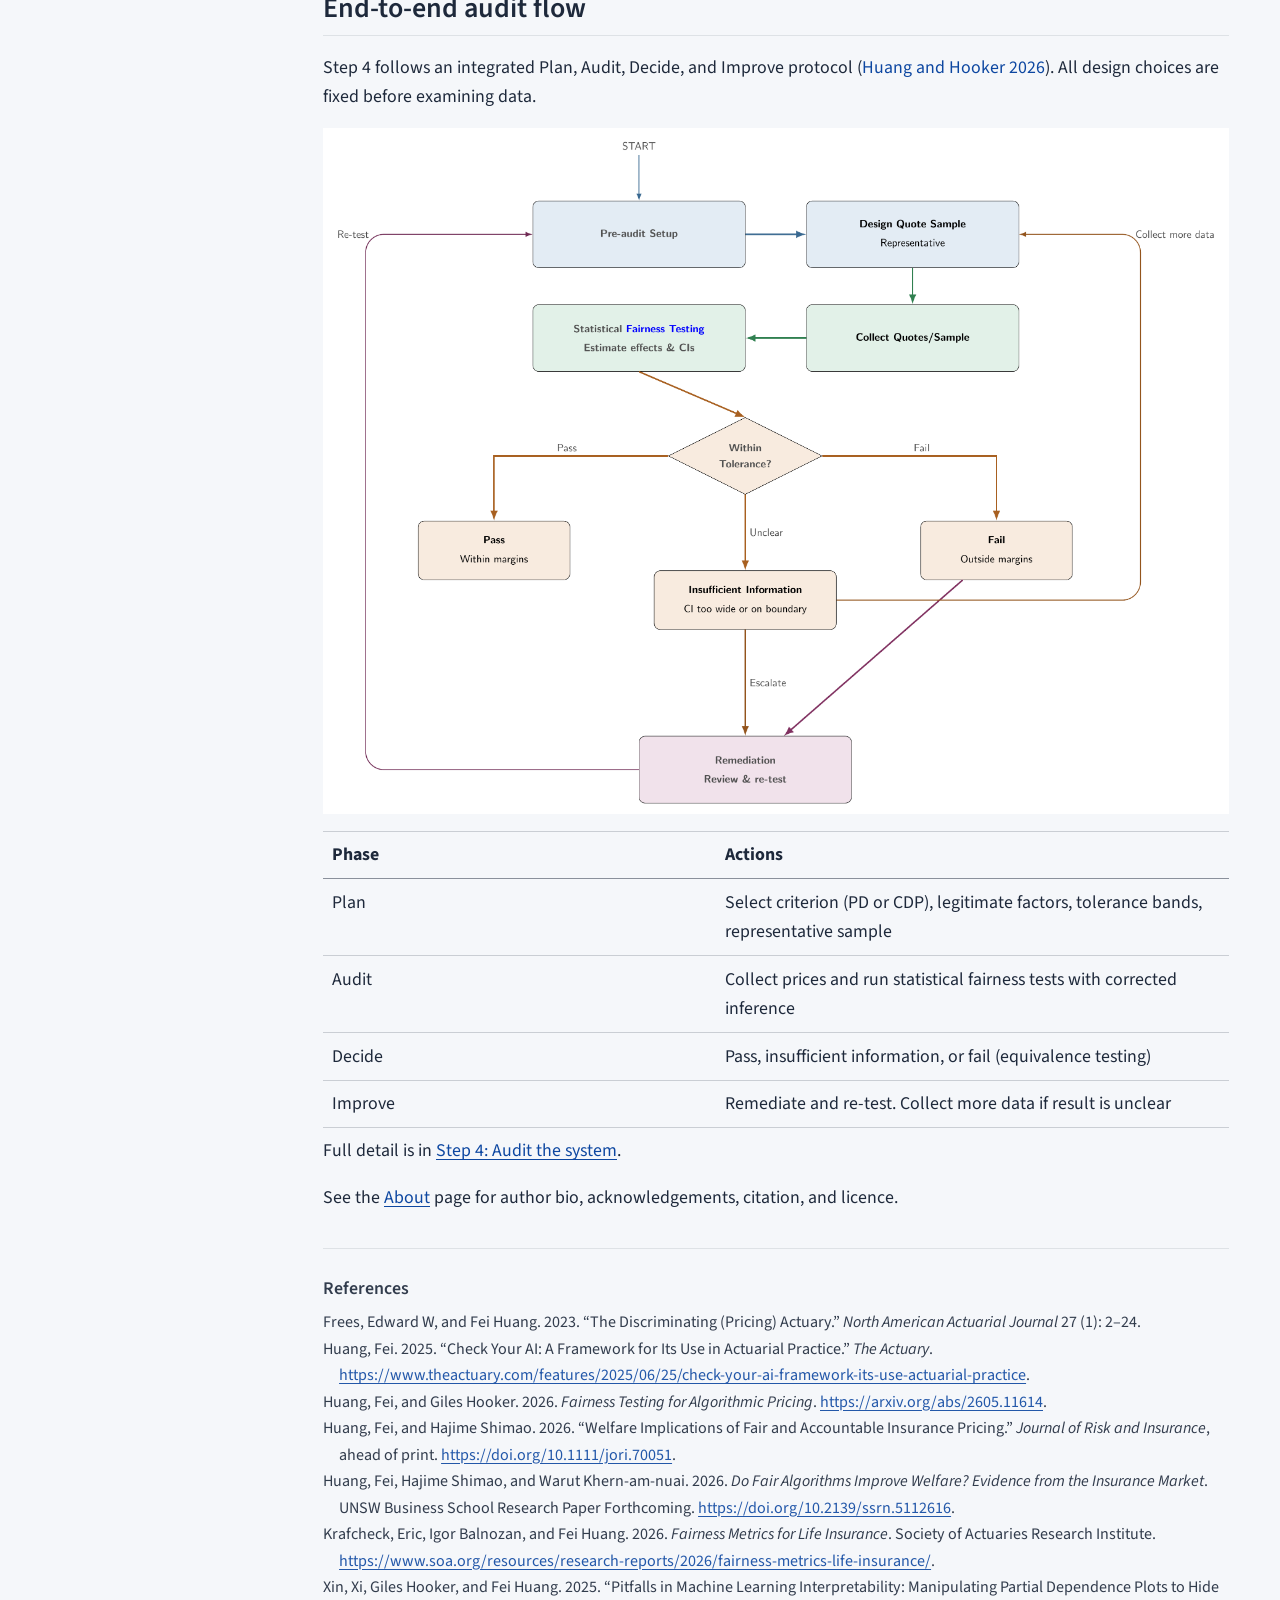
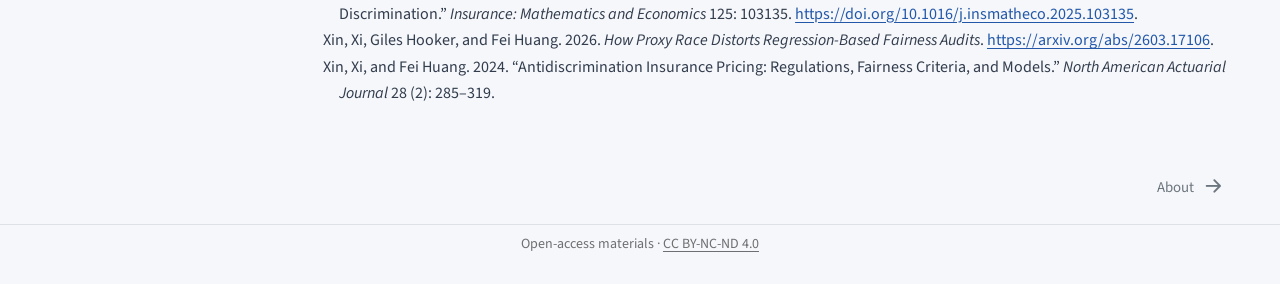
==== commit 98d2c564: "Publish rendered site (docs only)" ====
--- a/docs/index.html
+++ b/docs/index.html
@@ -275,7 +275,7 @@
 <section id="why-fair-pricing-matters" class="level2">
 <h2 class="anchored" data-anchor-id="why-fair-pricing-matters">Why fair pricing matters</h2>
 <p>Algorithmic pricing is now widely used in insurance and financial services, and advances in AI and machine learning have become central to how insurers assess risk, detect patterns in large datasets, and set prices. The fairness concerns this creates are not new, but they take a different form under automated, large-scale systems. Even when protected attributes such as race, gender, and religion are removed from a model, pricing systems can still produce discriminatory outcomes through proxy variables and opaque algorithms that are difficult to trace or challenge. The rapid adoption of AI and big data has created a regulatory grey area: direct discrimination is prohibited, but indirect discrimination through proxies and complex algorithms is not clearly specified or assessed in most markets <span class="citation" data-cites="frees2023discriminating xin2024antidiscrimination">(<a href="#ref-frees2023discriminating" role="doc-biblioref">Frees and Huang 2023</a>; <a href="#ref-xin2024antidiscrimination" role="doc-biblioref">Xin and Huang 2024</a>)</span>.</p>
-<p>Regulatory attention to these issues has grown substantially. Colorado and New York have each proposed rules requiring insurers to test pricing algorithms for unfair discrimination, and the European Union has enacted broader AI governance frameworks that apply to insurance. The EU AI Act classifies credit scoring and insurance risk assessment as high-risk AI applications, placing fairness obligations alongside broader requirements for transparency, human oversight, and accountability. Firms that cannot demonstrate fairness face legal exposure, reputational risk, and the practical challenge of defending pricing decisions under regulatory examination.</p>
+<p>Regulatory attention to these issues has grown substantially. Colorado has enacted legislation (SB21-169) prohibiting unfair discrimination in insurance and directing the Commissioner to adopt implementing rules, and New York has issued final guidance (Circular Letter No.&nbsp;7, 2024) on the use of AI systems and external data in underwriting and pricing. The European Union has enacted broader AI governance requirements: the EU AI Act lists AI used to assess creditworthiness and AI used for risk assessment or pricing in life and health insurance as high-risk use cases, subject to the Act’s scope, exceptions, and phased implementation timetable. Firms that cannot demonstrate fairness face legal exposure, reputational risk, and the practical challenge of defending pricing decisions under regulatory examination.</p>
 <p>This playbook translates research from economics, statistics, actuarial science, and machine learning into a concrete four-step workflow that covers the full journey from defining what fairness means, to building fair models, to measuring who actually gains and loses, to auditing a deployed system. While the case studies use insurance data and draw on insurance regulation, the four-step framework applies to any sector where algorithmic pricing raises fairness concerns, including credit, housing, energy, and mobility. Three insurance case studies provide the technical depth needed for implementation.</p>
 <div class="callout callout-style-simple callout-tip no-icon callout-titled">
 <div class="callout-header d-flex align-content-center">
@@ -365,8 +365,8 @@
 <div class="callout-body-container callout-body">
 <ul>
 <li><strong>Fairness through unawareness is not enough.</strong> Removing the protected attribute leaves proxy effects intact. Indirect discrimination can survive even when all obvious proxies are excluded. See <a href="Playbook/Step-1-Define-Fairness.html">Step 1 →</a></li>
-<li><strong>Fair models are feasible.</strong> Four model families (MU, MDP, MCDP, MC) implement four distinct criteria with manageable accuracy trade-offs. On benchmark data, proxy removal (MCDP) reduced adverse selection risk more than simple exclusion (MU). See <a href="Playbook/Step-2-Design-Fair-Pricing.html">Step 2 →</a></li>
-<li><strong>Fair models do not guarantee fair outcomes.</strong> Price optimisation and competitive dynamics reintroduce group disparities after cost-level fairness is achieved. Demographic parity on premiums can widen markup disparities even as it closes price gaps. In an insurance dataset, when all firms in the market adopt the same fairness rule, welfare losses for female customers are nearly eightfold larger than when only one firm is regulated ($101.67 vs $13.43 per female customer), because consumers can no longer avoid the impact by switching to an unregulated competitor. See <a href="Playbook/Step-3-Assess-Impact.html">Step 3 →</a></li>
+<li><strong>Fair models are feasible.</strong> Four model families (MU, MDP, MCDP, MC) implement four distinct criteria with manageable accuracy trade-offs. On benchmark data, a double-lift analysis suggests the MDP model carries lower adverse selection risk than the fairness-through-unawareness baseline (MU). See <a href="Playbook/Step-2-Design-Fair-Pricing.html">Step 2 →</a></li>
+<li><strong>Fair models do not guarantee fair outcomes.</strong> Price optimisation and competitive dynamics reintroduce group disparities after cost-level fairness is achieved. Demographic parity on premiums can widen markup disparities even as it closes price gaps. In this simulation using an insurance dataset, when all firms in the market adopt a fairness-through-unawareness rule, welfare losses for female customers are nearly eightfold larger than when only one firm is regulated ($101.67 vs $13.43 per female customer), because consumers can no longer avoid the impact by switching to an unregulated competitor. See <a href="Playbook/Step-3-Assess-Impact.html">Step 3 →</a></li>
 <li><strong>Standard statistical tests are unreliable for auditing algorithmic pricing.</strong> Corrected inference, equivalence testing, and (where race is unobserved) ethnicity-estimation corrections are all required for a valid audit. Insufficient data yields an inconclusive result. See <a href="Playbook/Step-4-Audit-the-System.html">Step 4 →</a></li>
 </ul>
 </div>
@@ -401,6 +401,12 @@
 </tr>
 </tbody>
 </table>
+</section>
+<section id="the-playbook-in-the-ai-lifecycle" class="level2">
+<h2 class="anchored" data-anchor-id="the-playbook-in-the-ai-lifecycle">The playbook in the AI lifecycle</h2>
+<p>The four steps map onto the Ethical AI Lifecycle <span class="citation" data-cites="huang2025checkyourai">(<a href="#ref-huang2025checkyourai" role="doc-biblioref">Huang 2025</a>)</span>. Step 1 addresses the problem statement phase, where the fairness criterion is chosen. Step 2 spans data collection, exploratory analysis, and modelling. Step 3 sits in the evaluation phase, tracing welfare effects before deployment. Step 4 covers evaluation, deployment, and ongoing monitoring, with audit findings feeding back into Step 1.</p>
+<p><img src="assets/ai-lifecycle.png" class="img-fluid" style="width:100.0%" alt="The four playbook steps mapped onto the six-stage Ethical AI Lifecycle: problem statement, data collection, EDA, modelling, evaluation, and deployment"></p>
+<p><em>Lifecycle: Huang, F. (2025) <a href="https://www.theactuary.com/features/2025/06/25/check-your-ai-framework-its-use-actuarial-practice">Check your AI</a>. The Actuary.</em></p>
 </section>
 <section id="end-to-end-audit-flow" class="level2">
 <h2 class="anchored" data-anchor-id="end-to-end-audit-flow">End-to-end audit flow</h2>
@@ -446,6 +452,9 @@
 <div id="quarto-appendix" class="default"><section class="quarto-appendix-contents" role="doc-bibliography" id="quarto-bibliography"><h2 class="anchored quarto-appendix-heading">References</h2><div id="refs" class="references csl-bib-body hanging-indent" role="list">
 <div id="ref-frees2023discriminating" class="csl-entry" role="listitem">
 Frees, Edward W, and Fei Huang. 2023. <span>“The Discriminating (Pricing) Actuary.”</span> <em>North American Actuarial Journal</em> 27 (1): 2–24.
+</div>
+<div id="ref-huang2025checkyourai" class="csl-entry" role="listitem">
+Huang, Fei. 2025. <span>“Check Your <span>AI</span>: A Framework for Its Use in Actuarial Practice.”</span> <em>The Actuary</em>. <a href="https://www.theactuary.com/features/2025/06/25/check-your-ai-framework-its-use-actuarial-practice">https://www.theactuary.com/features/2025/06/25/check-your-ai-framework-its-use-actuarial-practice</a>.
 </div>
 <div id="ref-huang2026fairtesting" class="csl-entry" role="listitem">
 Huang, Fei, and Giles Hooker. 2026. <em>Fairness Testing for Algorithmic Pricing</em>. <a href="https://arxiv.org/abs/2605.11614">https://arxiv.org/abs/2605.11614</a>.
@@ -885,8 +894,8 @@
       &nbsp;
     </div>   
     <div class="nav-footer-center">
-<p>Open source · <a href="https://creativecommons.org/licenses/by-nc-nd/4.0/">CC BY-NC-ND 4.0</a> · <a href="https://github.com/feihuangFH/fair-pricing-playbook">github.com/feihuangFH/fair-pricing-playbook</a></p>
-<div class="toc-actions"><ul><li><a href="https://github.com/feihuangFH/fair-pricing-playbook/blob/main/index.qmd" class="toc-action"><i class="bi bi-github"></i>View source</a></li><li><a href="https://github.com/feihuangFH/fair-pricing-playbook/issues/new" class="toc-action"><i class="bi empty"></i>Report an issue</a></li></ul></div></div>
+<p>Open-access materials · <a href="https://creativecommons.org/licenses/by-nc-nd/4.0/">CC BY-NC-ND 4.0</a></p>
+</div>
     <div class="nav-footer-right">
       &nbsp;
     </div>
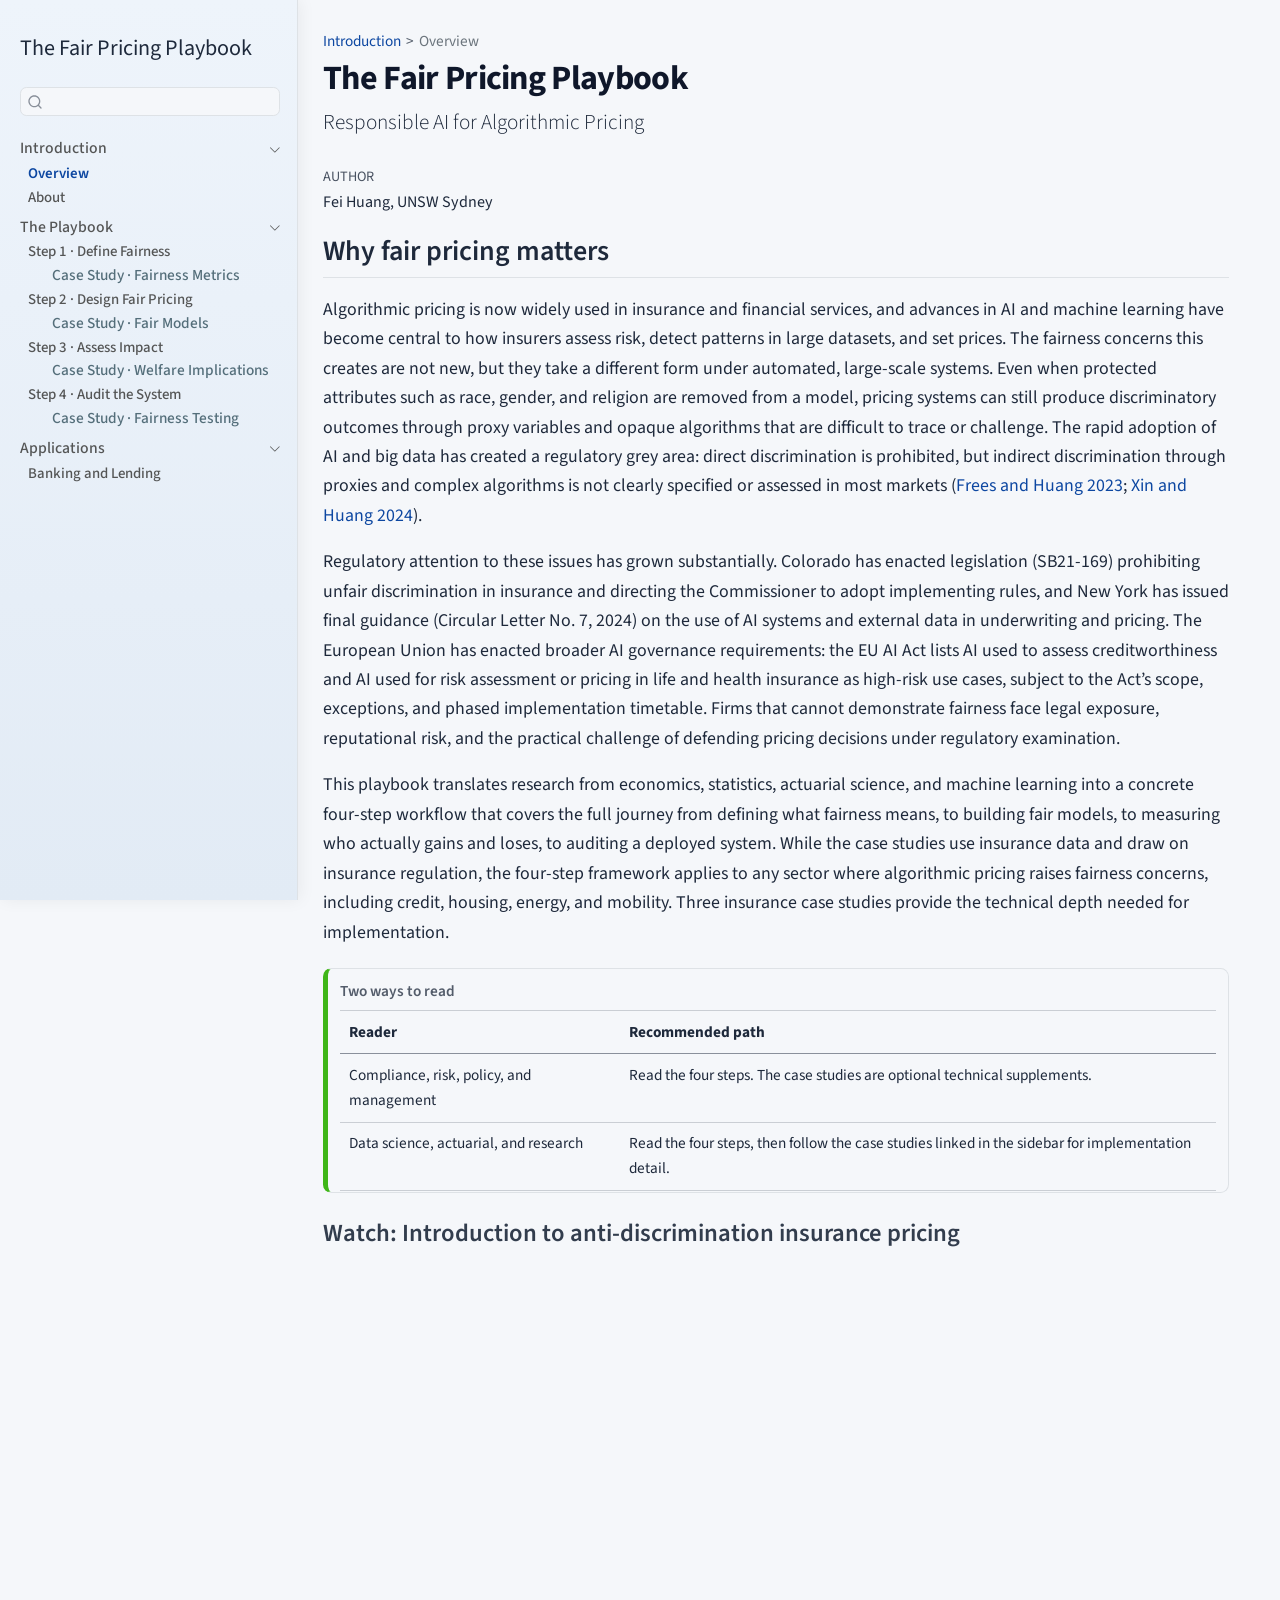
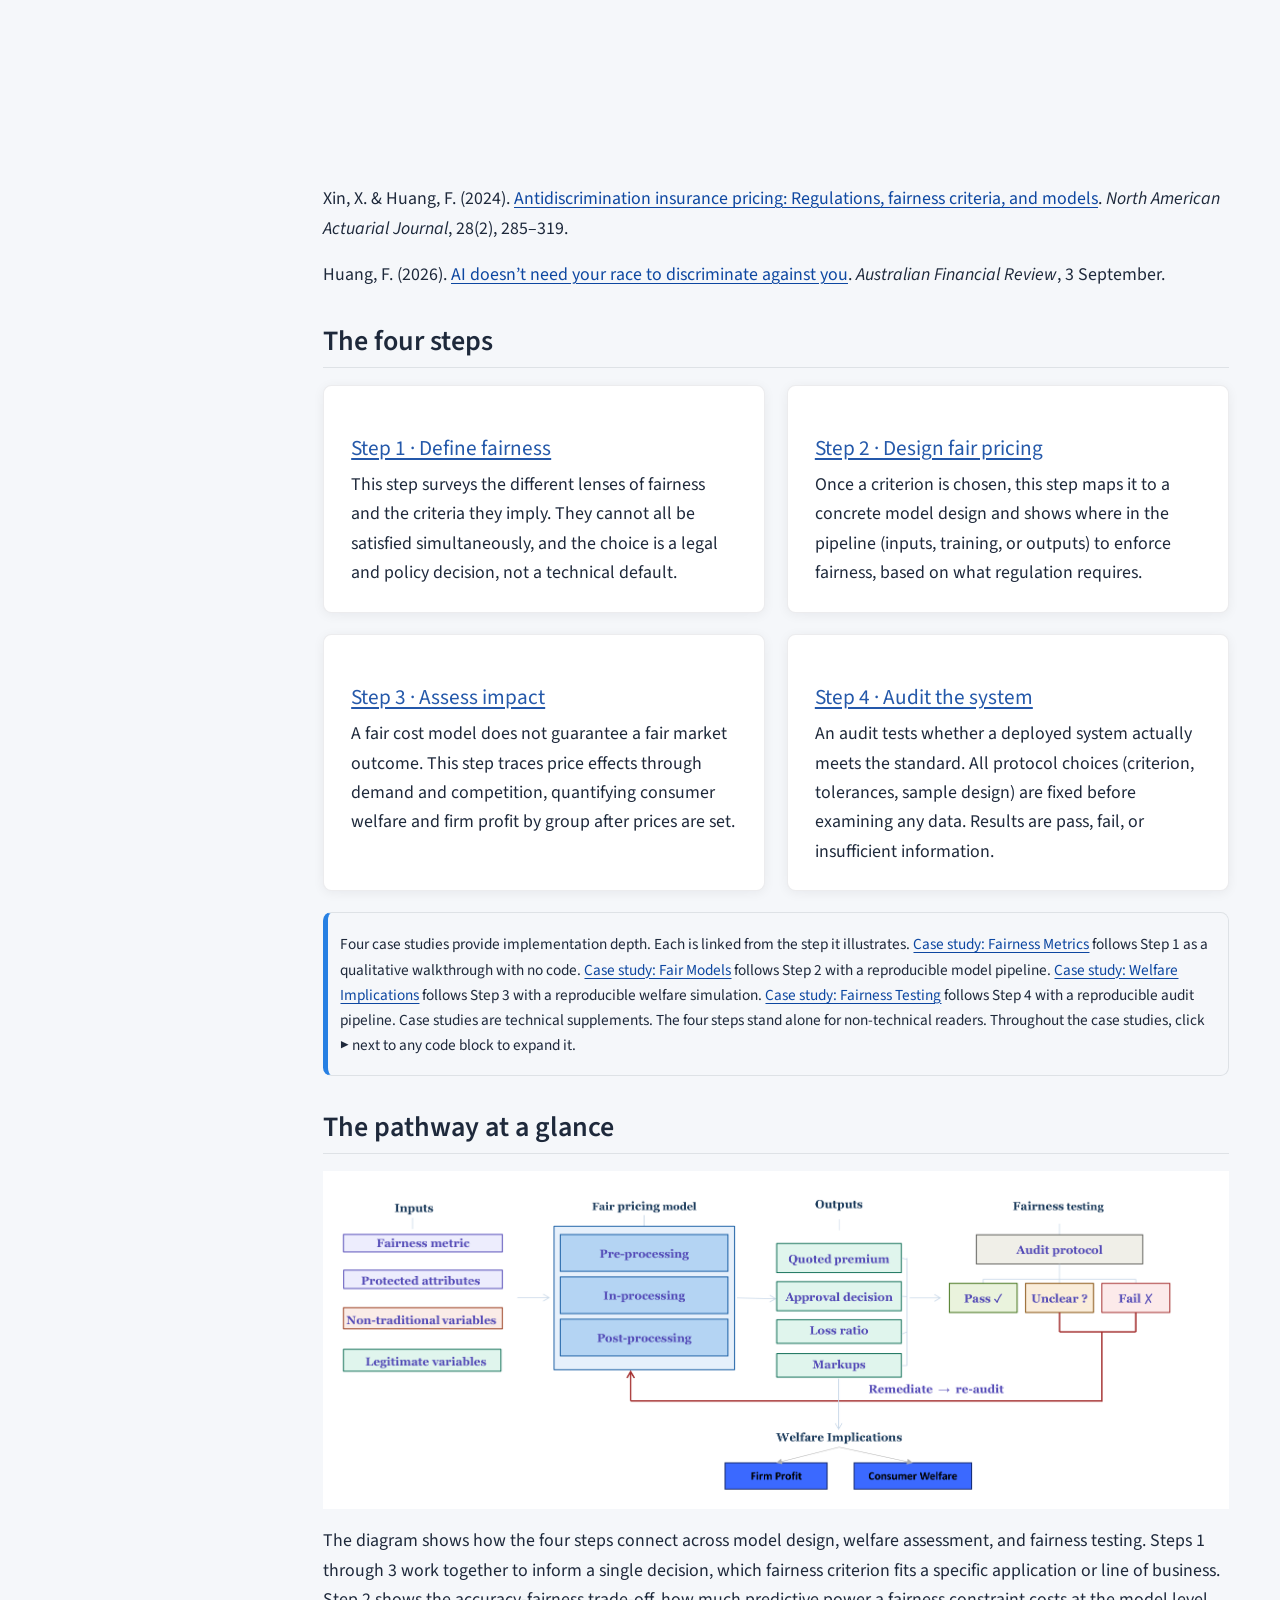
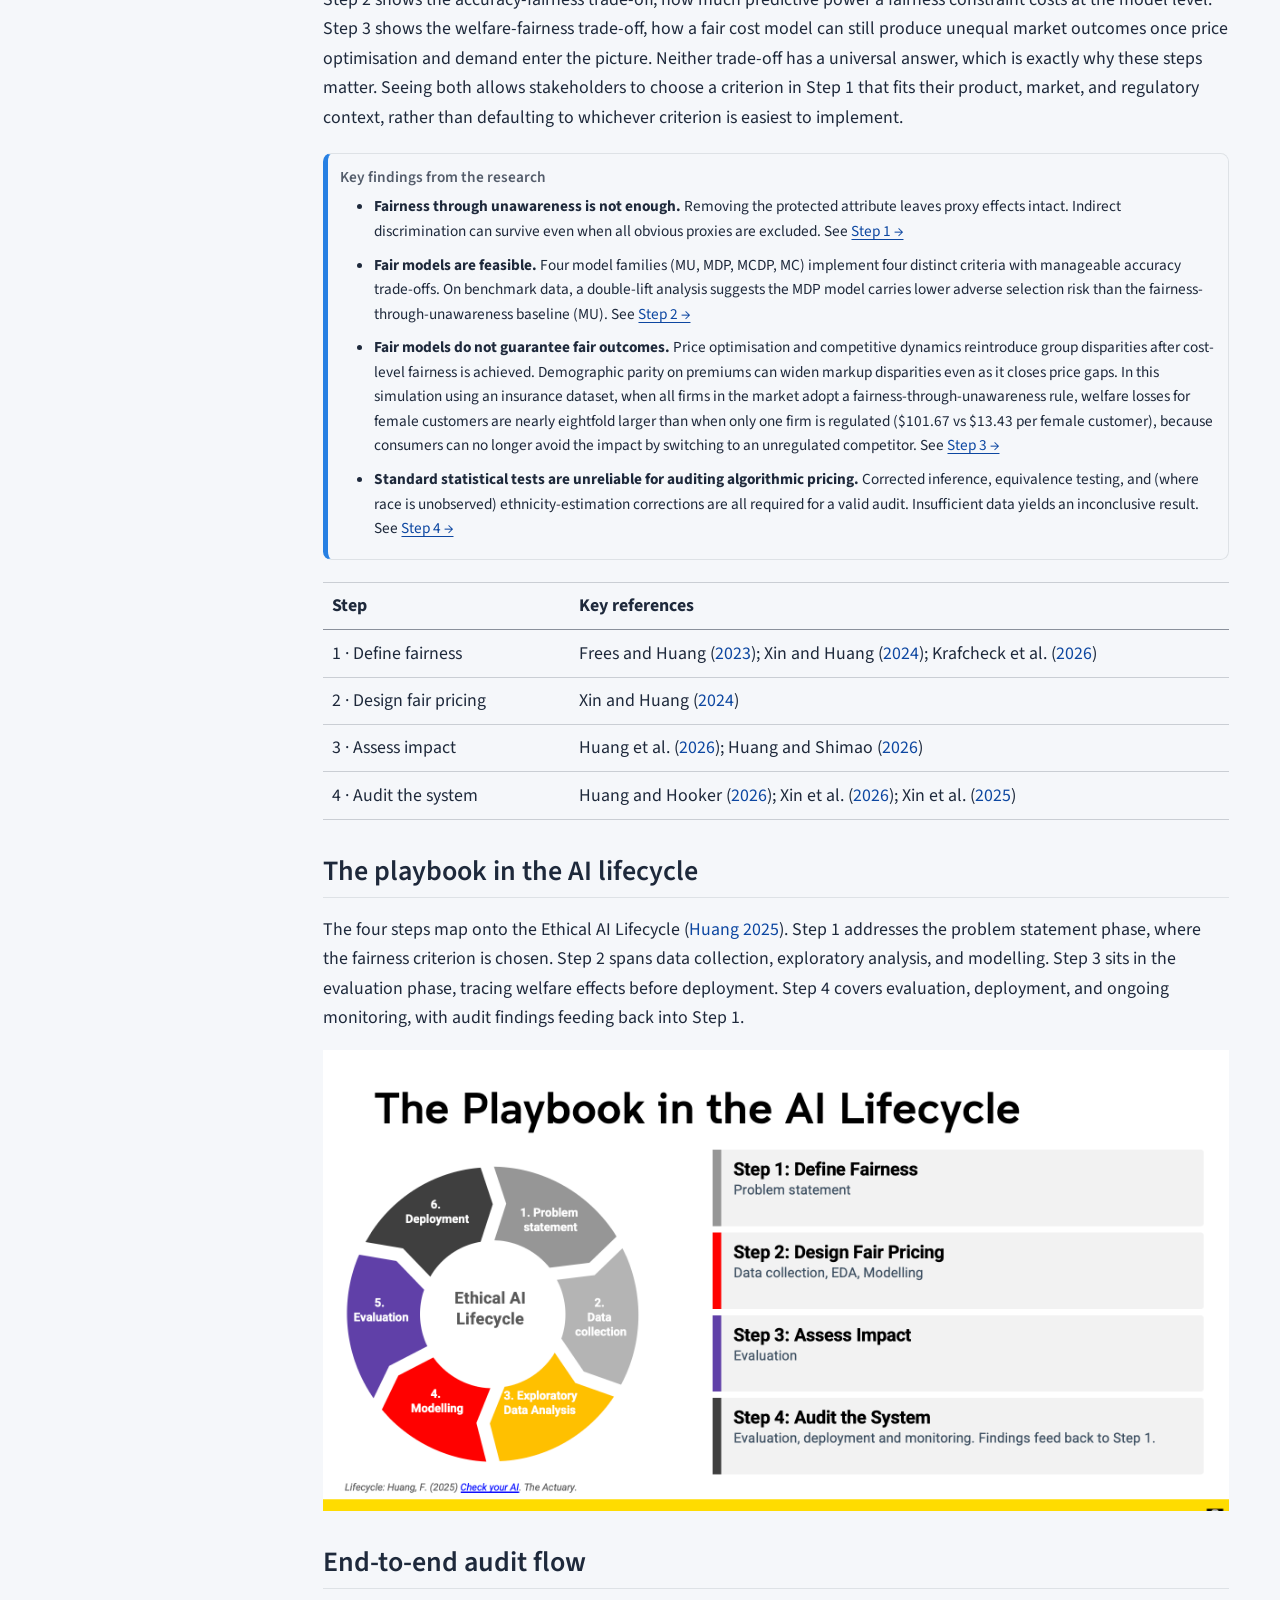
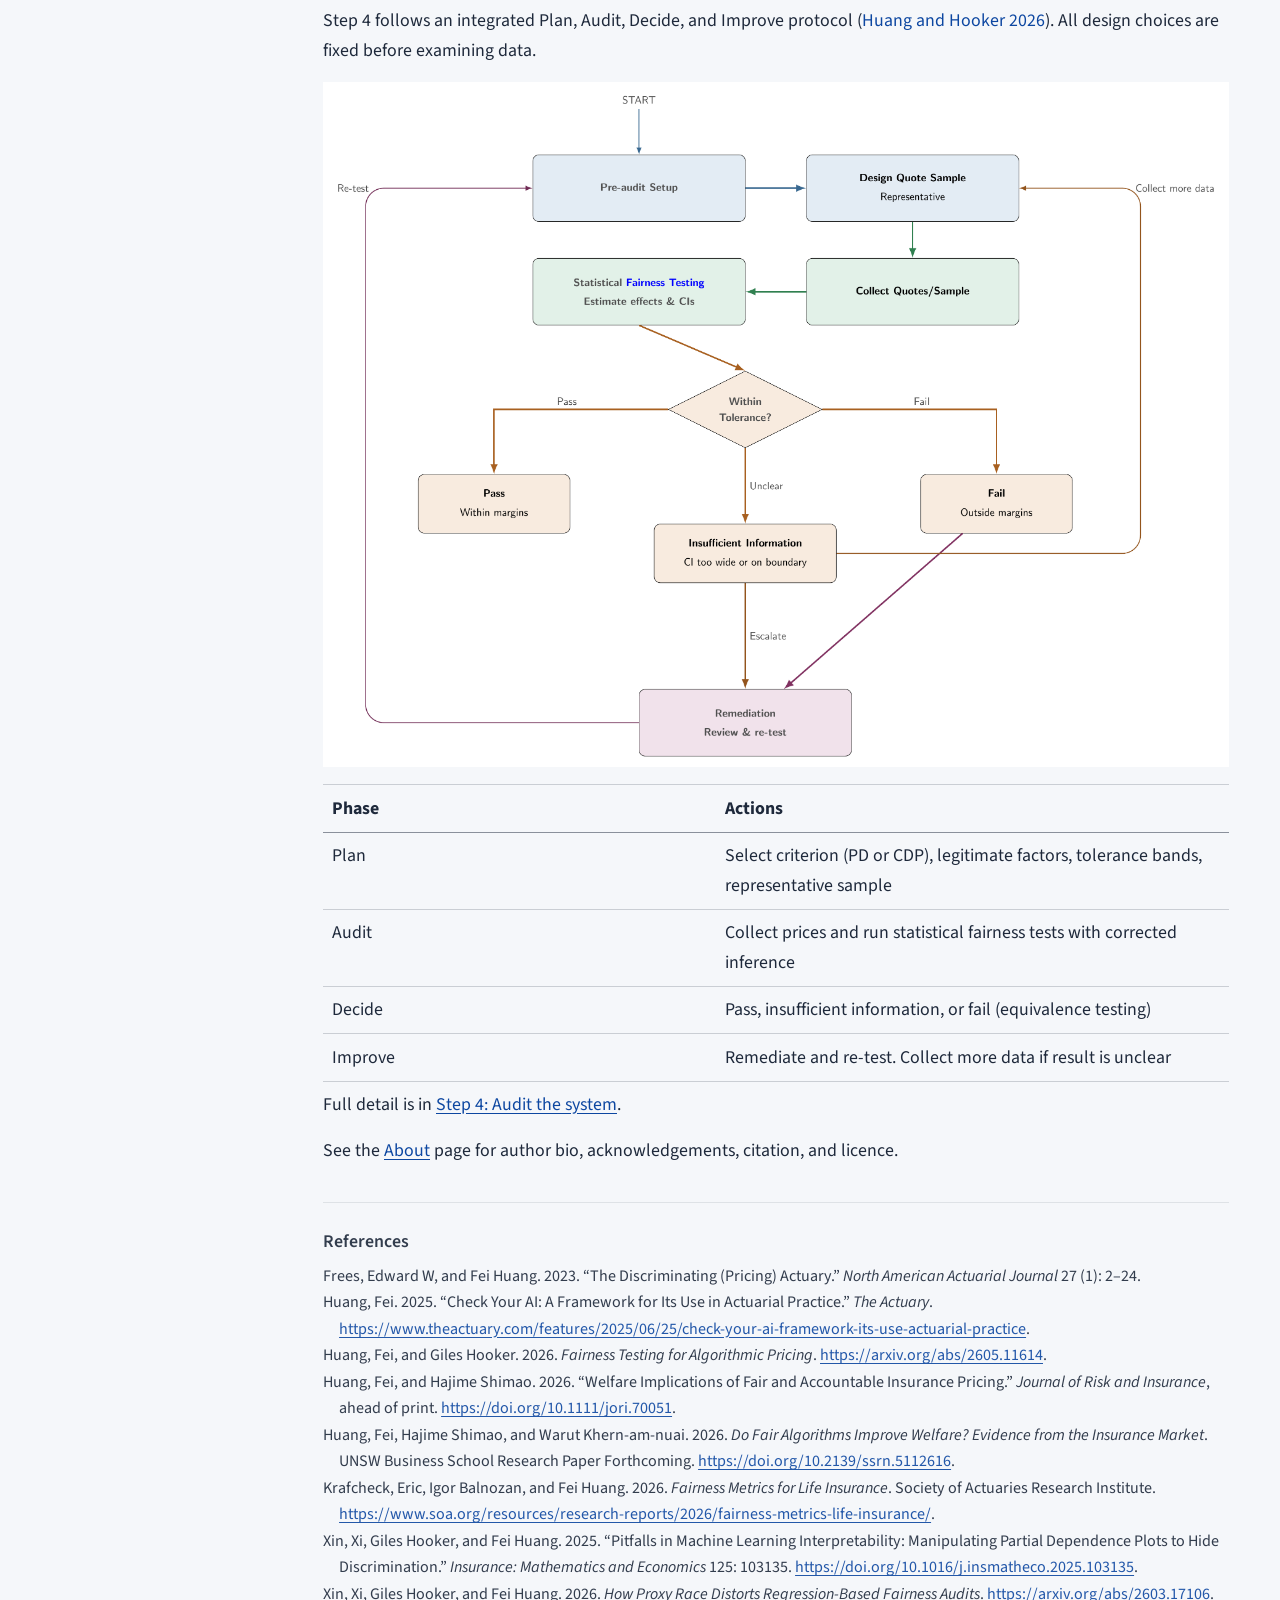
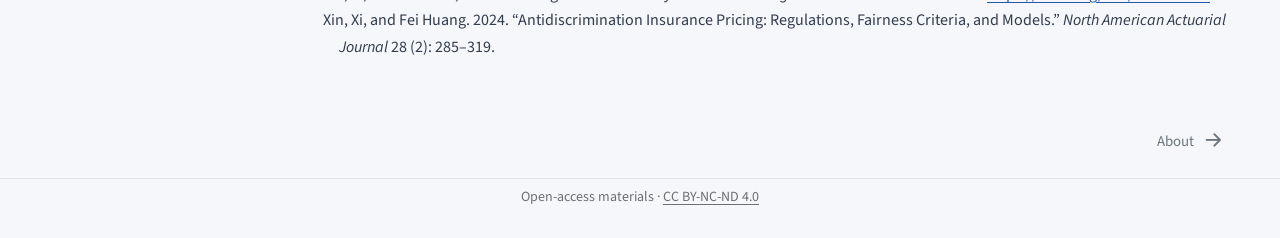
==== commit bdd8db96: "Remove lifecycle caption line from homepage" ====
--- a/docs/index.html
+++ b/docs/index.html
@@ -406,7 +406,6 @@
 <h2 class="anchored" data-anchor-id="the-playbook-in-the-ai-lifecycle">The playbook in the AI lifecycle</h2>
 <p>The four steps map onto the Ethical AI Lifecycle <span class="citation" data-cites="huang2025checkyourai">(<a href="#ref-huang2025checkyourai" role="doc-biblioref">Huang 2025</a>)</span>. Step 1 addresses the problem statement phase, where the fairness criterion is chosen. Step 2 spans data collection, exploratory analysis, and modelling. Step 3 sits in the evaluation phase, tracing welfare effects before deployment. Step 4 covers evaluation, deployment, and ongoing monitoring, with audit findings feeding back into Step 1.</p>
 <p><img src="assets/ai-lifecycle.png" class="img-fluid" style="width:100.0%" alt="The four playbook steps mapped onto the six-stage Ethical AI Lifecycle: problem statement, data collection, EDA, modelling, evaluation, and deployment"></p>
-<p><em>Lifecycle: Huang, F. (2025) <a href="https://www.theactuary.com/features/2025/06/25/check-your-ai-framework-its-use-actuarial-practice">Check your AI</a>. The Actuary.</em></p>
 </section>
 <section id="end-to-end-audit-flow" class="level2">
 <h2 class="anchored" data-anchor-id="end-to-end-audit-flow">End-to-end audit flow</h2>
